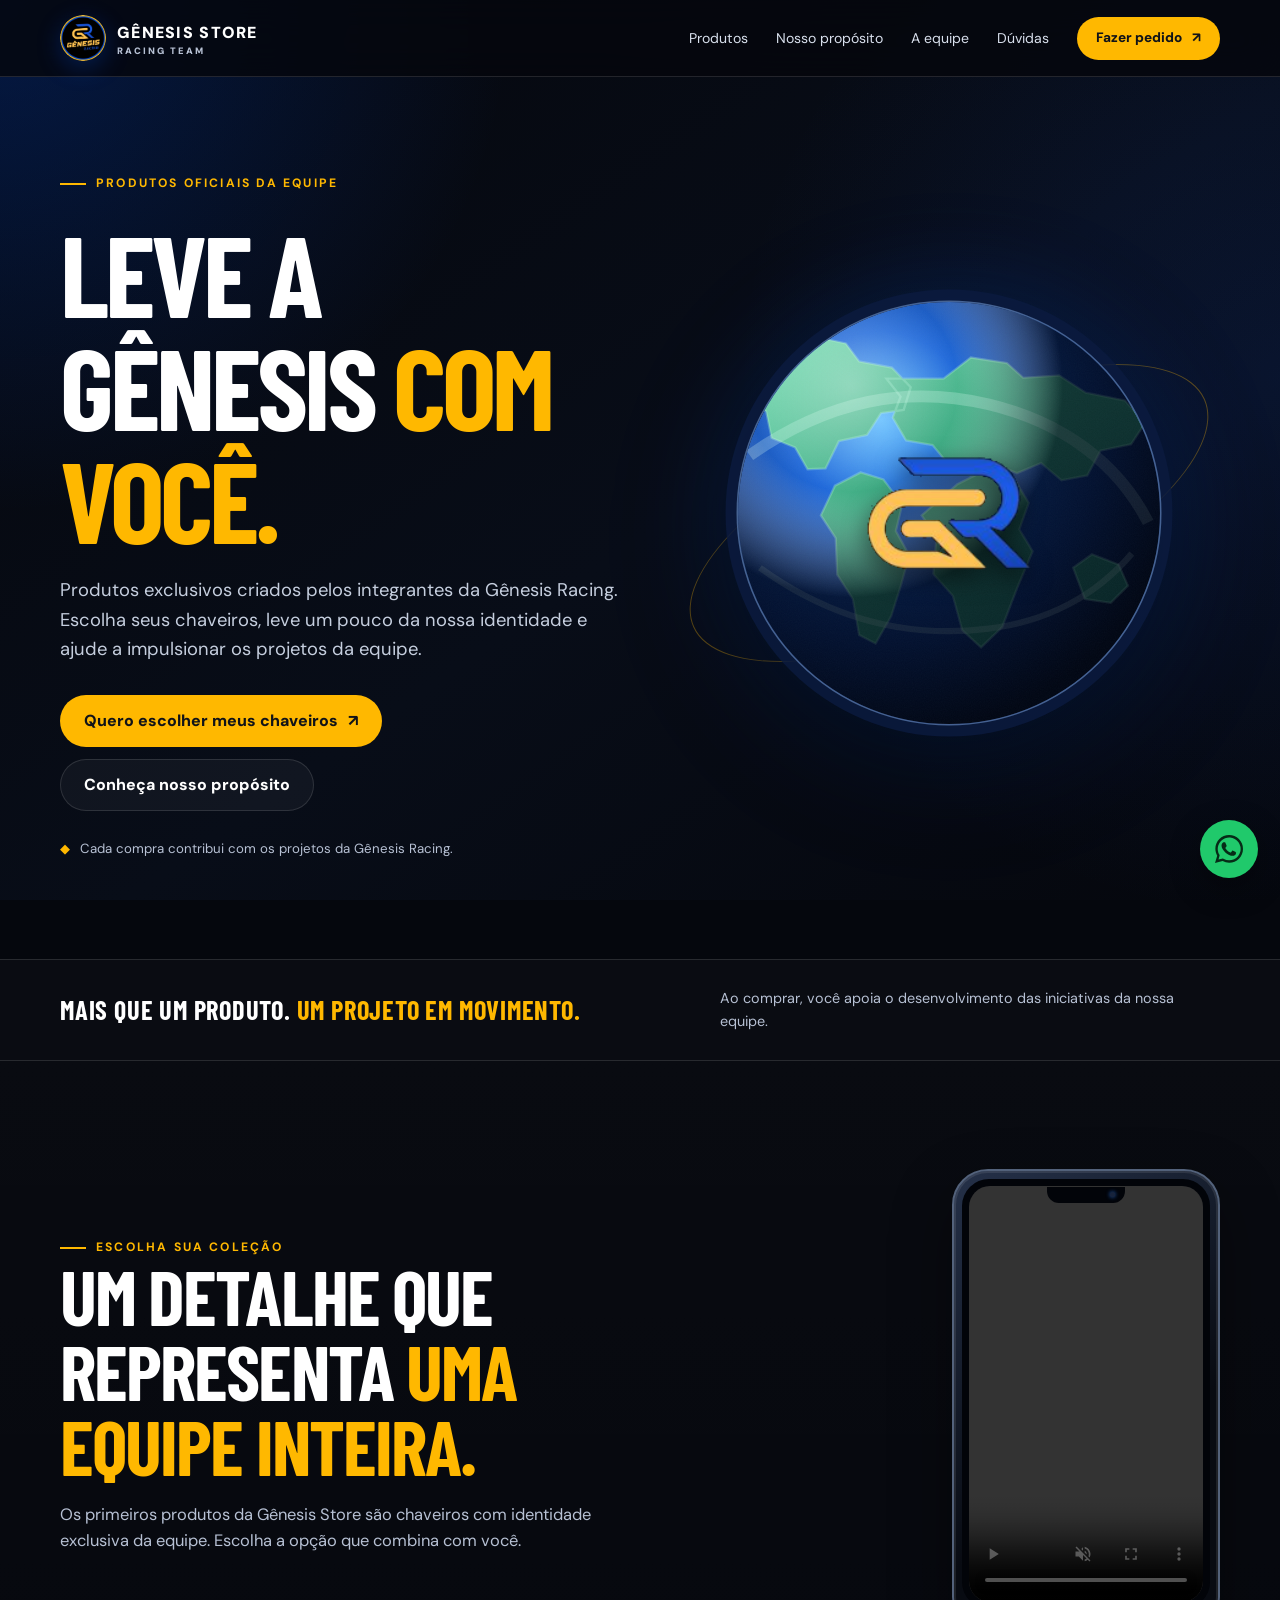
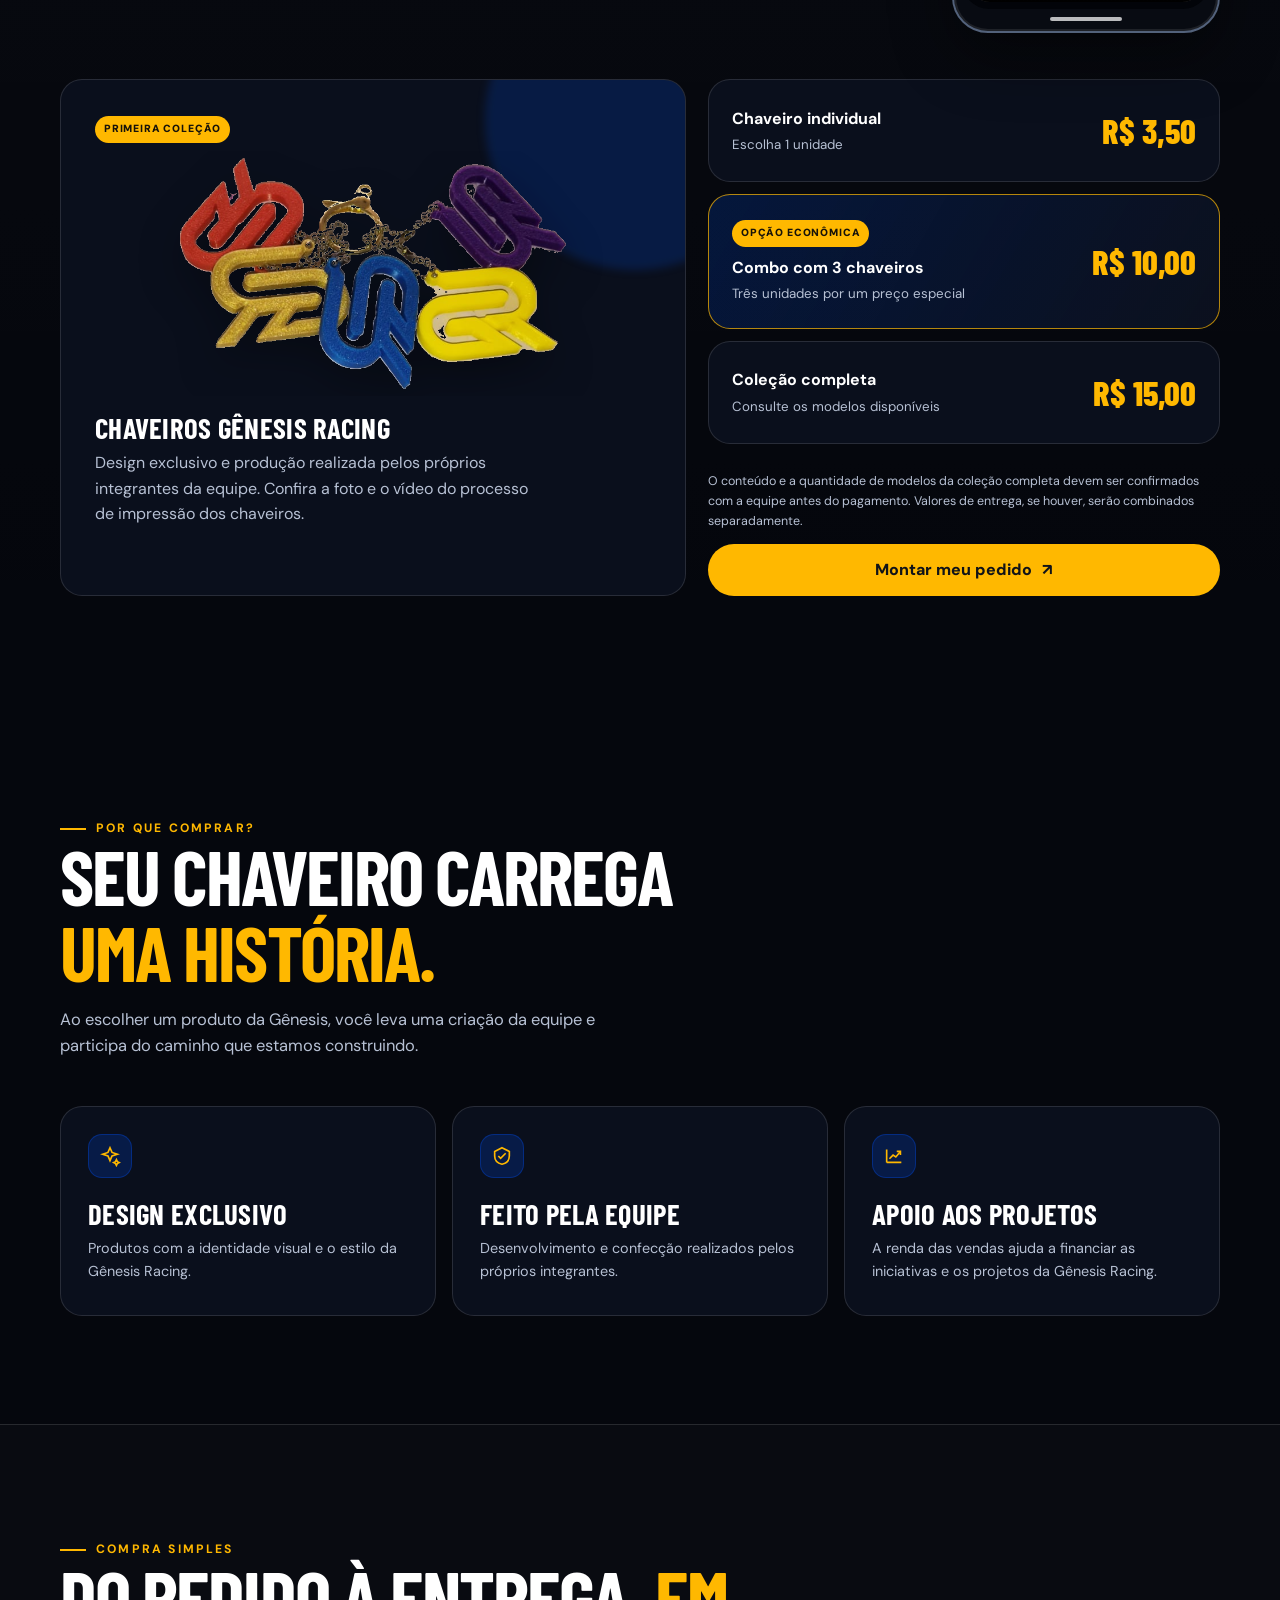
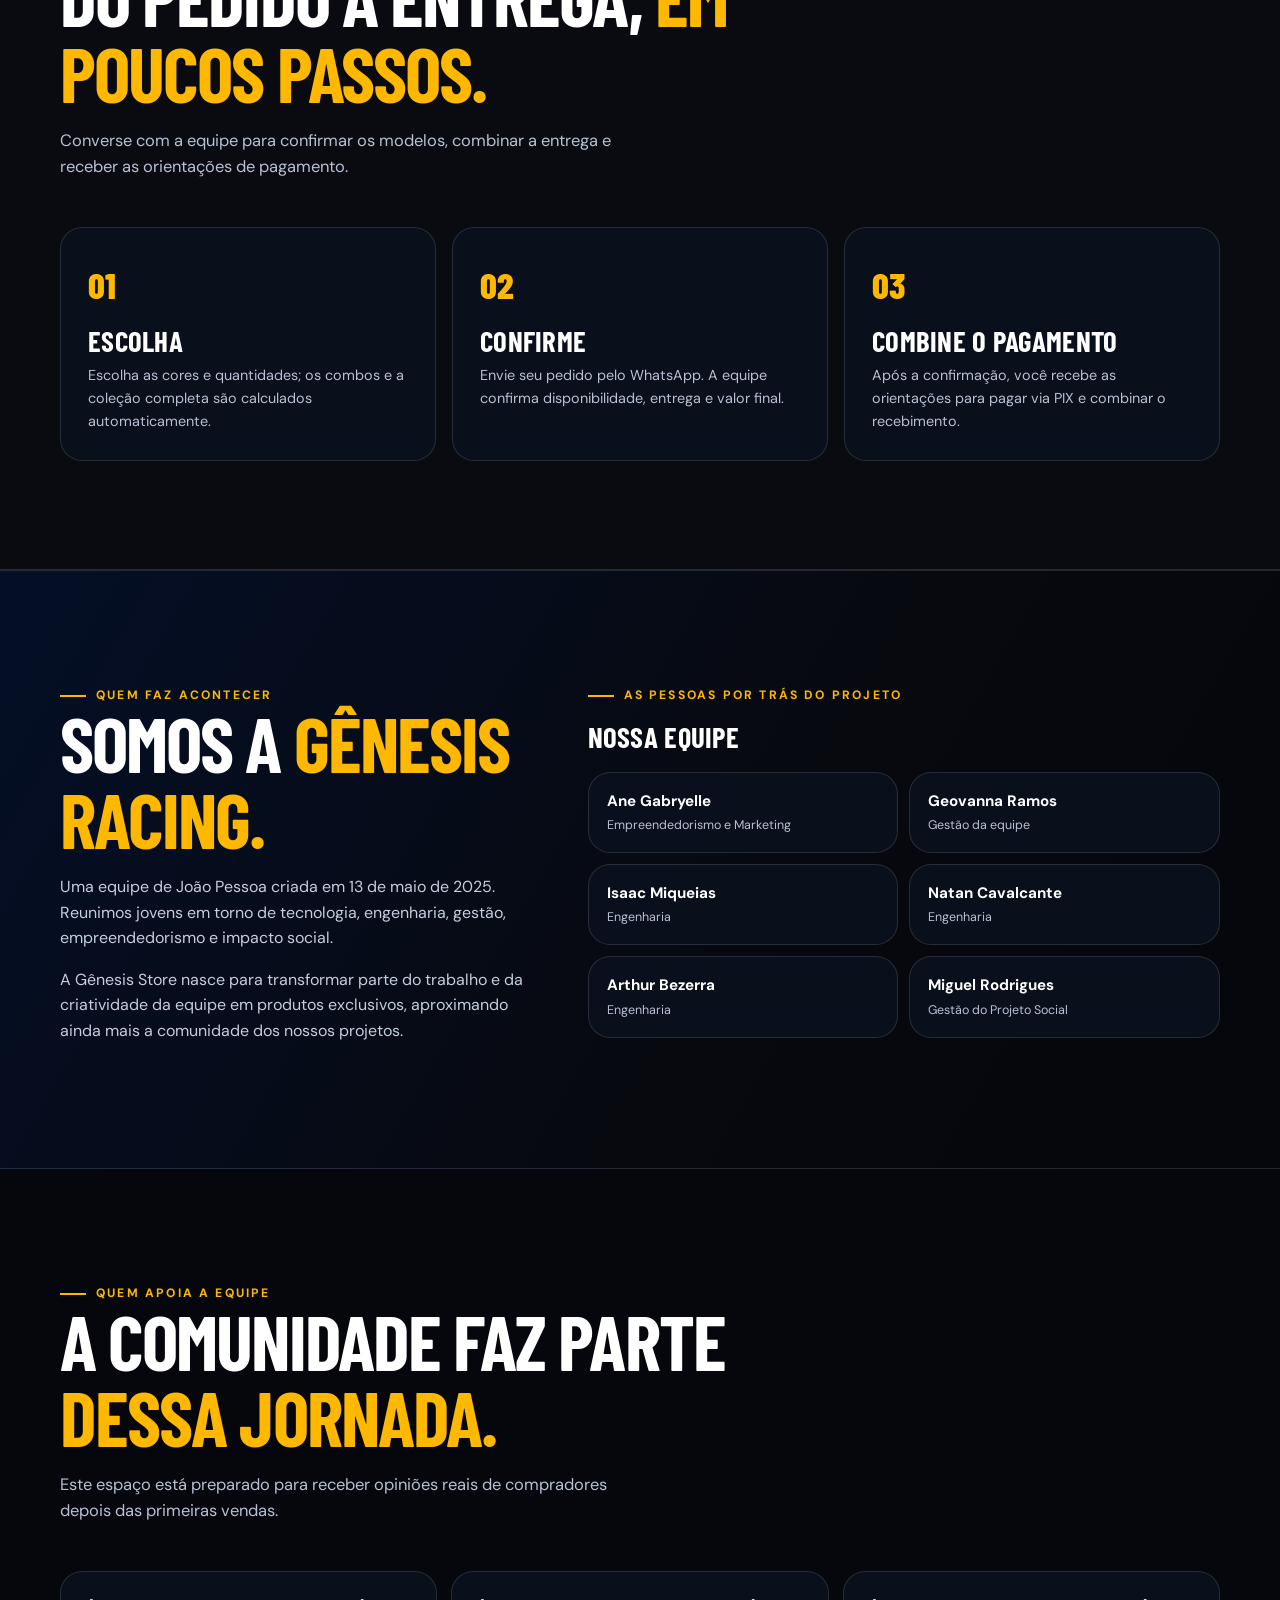
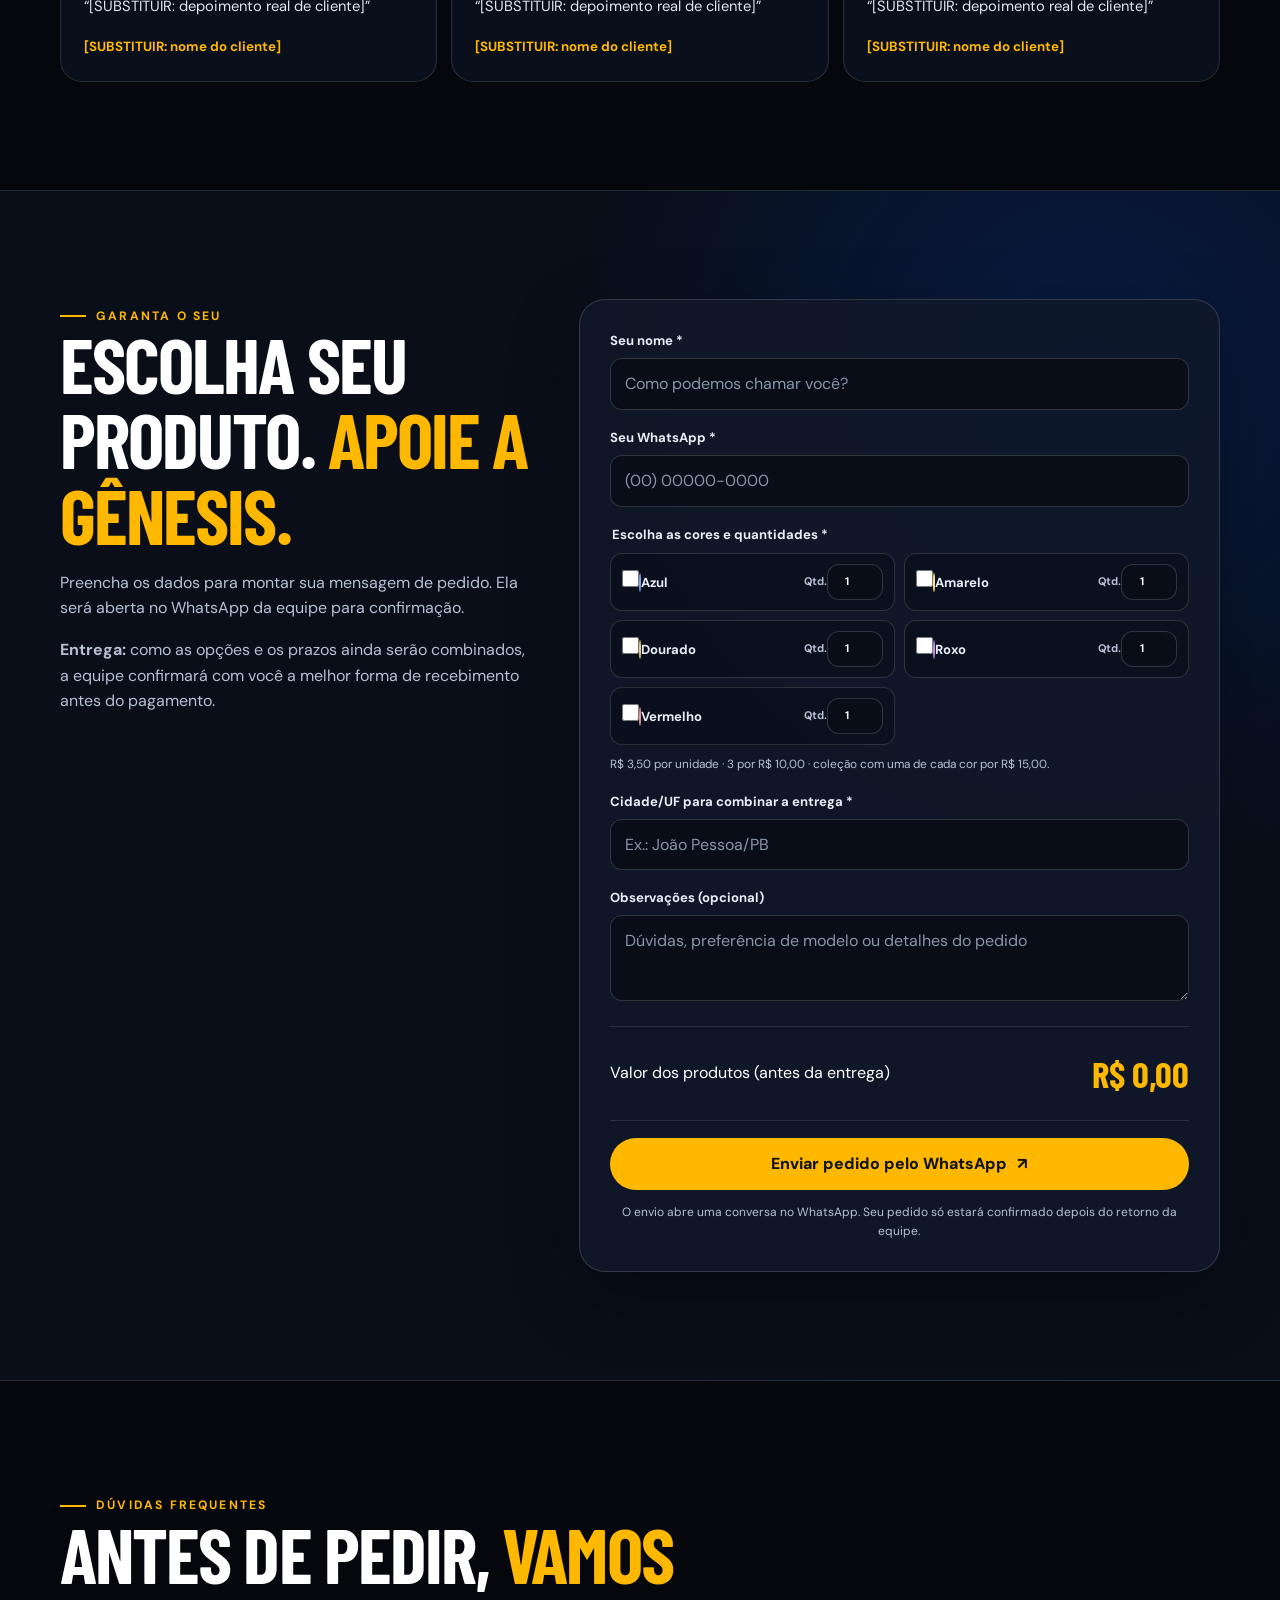
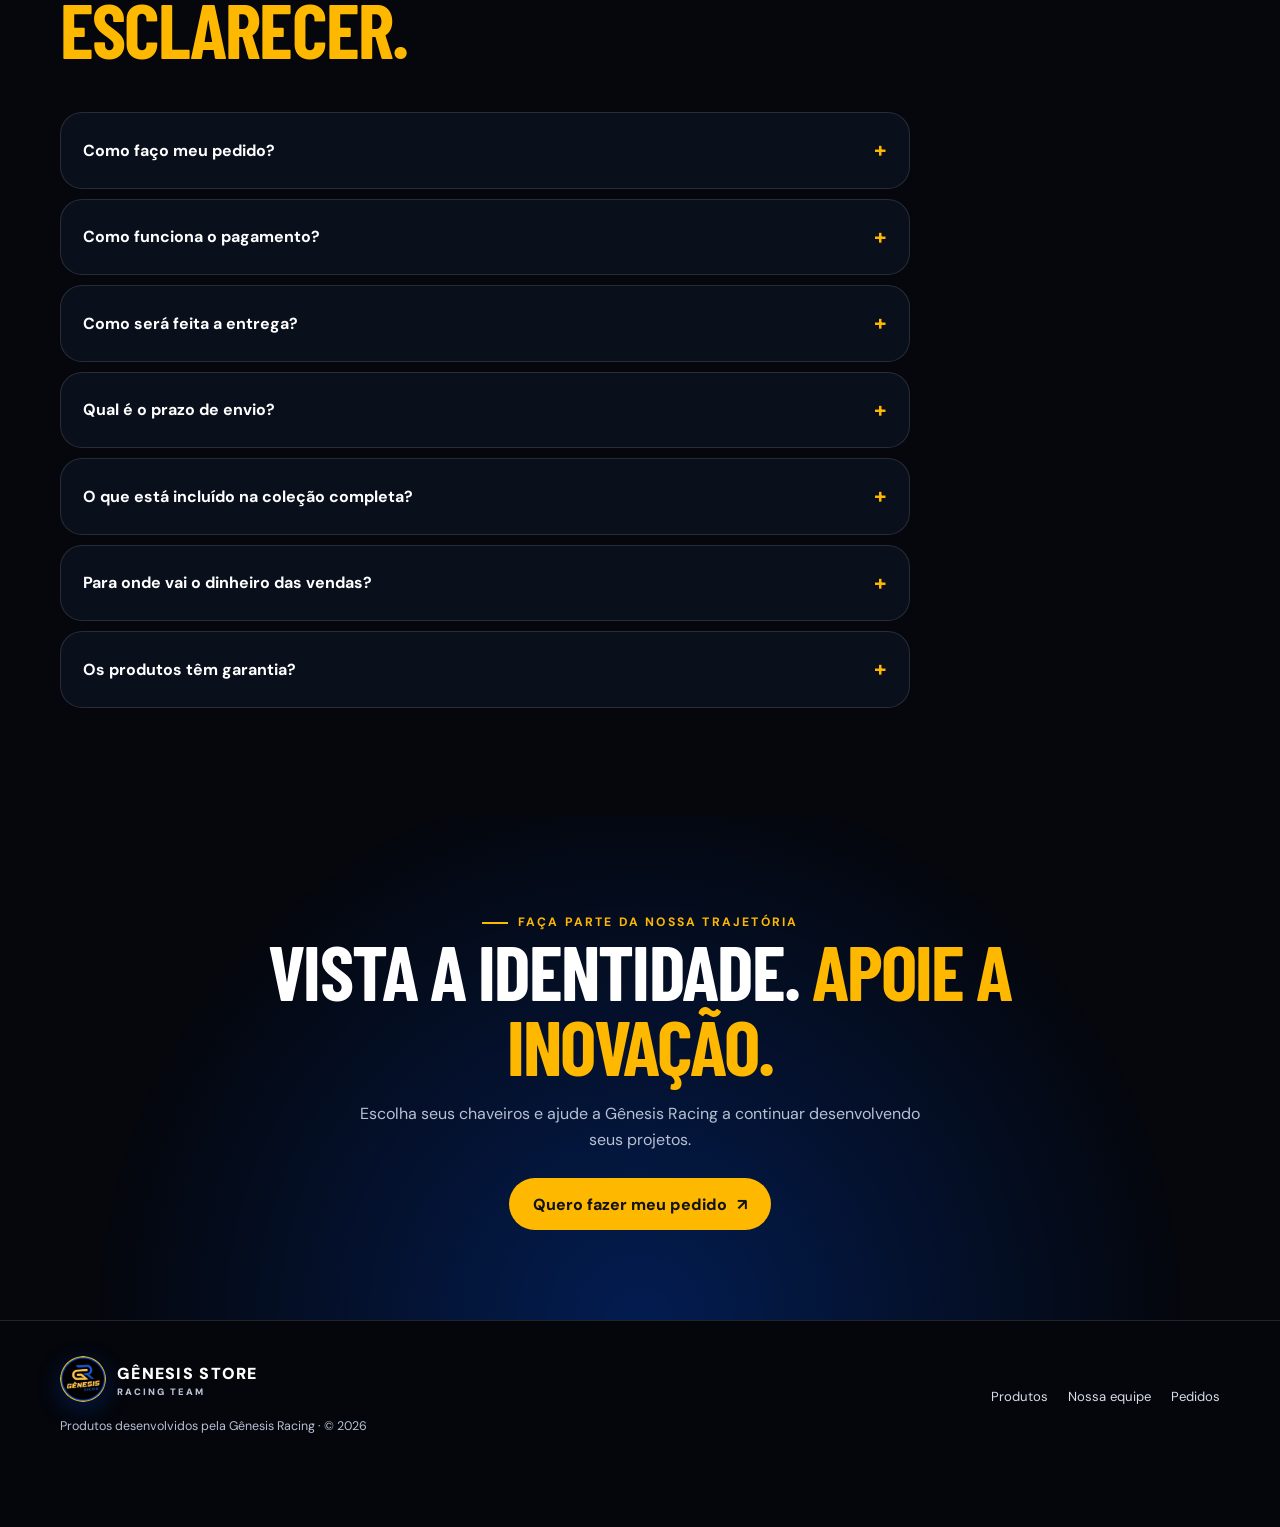
==== index.html @ c2229f78 "Página Principal" ====
<!DOCTYPE html>
<html lang="pt-BR">
<head>
  <meta charset="UTF-8">
  <meta name="viewport" content="width=device-width, initial-scale=1.0">
  <meta name="theme-color" content="#05070d">
  <meta name="description" content="Conheça os produtos exclusivos da Gênesis Racing. Adquira chaveiros desenvolvidos pela equipe e ajude a impulsionar nossos projetos.">
  <meta property="og:title" content="Gênesis Store | Produtos exclusivos Gênesis Racing">
  <meta property="og:description" content="Leve um pedaço da Gênesis Racing com você. Conheça nossos chaveiros e apoie os projetos da equipe.">
  <meta property="og:type" content="website">
  <meta property="og:url" content="[SUBSTITUIR: endereço do site]">
  <title>Gênesis Store | Produtos exclusivos Gênesis Racing</title>
  <link rel="icon" type="image/svg+xml" href="data:image/svg+xml,%3Csvg xmlns='http://www.w3.org/2000/svg' viewBox='0 0 64 64'%3E%3Crect width='64' height='64' rx='16' fill='%230048d6'/%3E%3Cpath d='M45 18H29a14 14 0 1 0 0 28h8V34h-9' fill='none' stroke='%23ffb800' stroke-width='7' stroke-linecap='round' stroke-linejoin='round'/%3E%3C/svg%3E">
  <link rel="preconnect" href="https://fonts.googleapis.com">
  <link rel="preconnect" href="https://fonts.gstatic.com" crossorigin>
  <link href="https://fonts.googleapis.com/css2?family=Barlow+Condensed:wght@600;700;800;900&family=DM+Sans:wght@400;500;600;700&display=swap" rel="stylesheet">
  <script type="application/ld+json">
  {
    "@context": "https://schema.org",
    "@type": "Store",
    "name": "Gênesis Store",
    "description": "Loja de produtos exclusivos desenvolvidos pela equipe Gênesis Racing.",
    "areaServed": "BR",
    "currenciesAccepted": "BRL",
    "paymentAccepted": "PIX",
    "parentOrganization": {
      "@type": "Organization",
      "name": "Gênesis Racing",
      "foundingDate": "2025-05-13",
      "numberOfEmployees": 6
    }
  }
  </script>

  <script type="application/ld+json">
  {
    "@context": "https://schema.org",
    "@type": "FAQPage",
    "mainEntity": [
      {"@type":"Question","name":"Como faço meu pedido?","acceptedAnswer":{"@type":"Answer","text":"Preencha o formulário da página. O WhatsApp será aberto com os dados do pedido para a equipe verificar a disponibilidade e confirmar os próximos passos."}},
      {"@type":"Question","name":"Como funciona o pagamento?","acceptedAnswer":{"@type":"Answer","text":"O pagamento será combinado diretamente com a equipe. Aguarde a confirmação do pedido e do valor final antes de pagar."}},
      {"@type":"Question","name":"Como será feita a entrega?","acceptedAnswer":{"@type":"Answer","text":"A forma de entrega será combinada diretamente pelo WhatsApp, de acordo com a cidade informada e as possibilidades disponíveis."}},
      {"@type":"Question","name":"Qual é o prazo de envio?","acceptedAnswer":{"@type":"Answer","text":"O prazo ainda não está definido. A equipe informará a previsão de recebimento durante a confirmação do pedido."}},
      {"@type":"Question","name":"O que está incluído na coleção completa?","acceptedAnswer":{"@type":"Answer","text":"A composição e a quantidade de modelos da coleção completa precisam ser confirmadas com a equipe antes da compra."}},
      {"@type":"Question","name":"Para onde vai o dinheiro das vendas?","acceptedAnswer":{"@type":"Answer","text":"A renda obtida com a venda dos produtos ajuda a financiar os projetos e as iniciativas da Gênesis Racing."}},
      {"@type":"Question","name":"Os produtos têm garantia?","acceptedAnswer":{"@type":"Answer","text":"A equipe não oferece uma garantia comercial adicional. Isso não afasta os direitos que o consumidor possui conforme a legislação aplicável. Se houver algum problema com o produto, entre em contato pelo WhatsApp."}}
    ]
  }
  </script>
  <style>
    /* =========================================================
       GÊNESIS STORE — CORES E CONFIGURAÇÕES PRINCIPAIS
       Para trocar as cores, altere os códigos abaixo.
       ========================================================= */
    :root {
      --blue: #0048d6;       /* Azul principal da Gênesis */
      --blue-light: #1753dc; /* Azul complementar */
      --yellow: #ffb800;     /* Amarelo de destaque */
      --black: #05070d;      /* Fundo escuro */
      --surface: #0d1220;    /* Fundo dos cartões */
      --surface-2: #121a2b;
      --white: #ffffff;
      --muted: #b7c1d4;
      --line: rgba(255,255,255,.12);
      --radius: 22px;
      --shadow: 0 24px 70px rgba(0,0,0,.32);
      --max: 1160px;
    }

    * { box-sizing: border-box; }
    html { scroll-behavior: smooth; scroll-padding-top: 90px; }
    body {
      margin: 0;
      color: var(--white);
      background: var(--black);
      font-family: "DM Sans", Arial, sans-serif;
      line-height: 1.6;
      overflow-x: hidden;
    }
    body::before {
      content: "";
      position: fixed;
      inset: 0;
      z-index: -2;
      pointer-events: none;
      background:
        radial-gradient(circle at 0% 0%, rgba(0,72,214,.28), transparent 32rem),
        radial-gradient(circle at 100% 42%, rgba(23,83,220,.13), transparent 34rem),
        linear-gradient(145deg, #05070d 0%, #080d18 55%, #05070d 100%);
    }
    a { color: inherit; text-decoration: none; }
    button, input, select, textarea { font: inherit; }
    button, a { -webkit-tap-highlight-color: transparent; }
    .container { width: min(var(--max), calc(100% - 40px)); margin-inline: auto; }
    .eyebrow {
      display: inline-flex; align-items: center; gap: 10px;
      color: var(--yellow); font-size: .76rem; font-weight: 700;
      letter-spacing: .18em; text-transform: uppercase;
    }
    .eyebrow::before { content: ""; width: 26px; height: 2px; background: var(--yellow); }
    h1, h2, h3, p { margin-top: 0; }
    h1, h2, h3 { font-family: "Barlow Condensed", Impact, sans-serif; text-transform: uppercase; line-height: .98; }
    h1 { font-size: clamp(3.4rem, 9vw, 7.6rem); letter-spacing: -.035em; margin: 22px 0; max-width: 800px; }
    h2 { font-size: clamp(2.7rem, 6vw, 5rem); letter-spacing: -.025em; margin-bottom: 18px; }
    h3 { font-size: 1.8rem; letter-spacing: .01em; }
    .accent { color: var(--yellow); }
    .muted { color: var(--muted); }
    .section { padding: 108px 0; }
    .section-head { max-width: 700px; margin-bottom: 46px; }
    .products-heading { max-width:none; display:grid; grid-template-columns:1fr .9fr; gap:38px; align-items:center; }
    .products-heading .heading-copy { max-width:700px; }
        .phone-shell { position:relative; width:min(100%,268px); justify-self:end; padding:8px; border:2px solid #53627b; border-radius:36px; background:linear-gradient(145deg,#253149,#080b12 62%); box-shadow:0 24px 60px rgba(0,0,0,.45),inset 0 0 0 2px rgba(255,255,255,.09); }
    .phone-screen { position:relative; padding:7px; overflow:hidden; border-radius:27px; background:#020409; }
    .phone-screen video { display:block; width:100%; aspect-ratio:478/850; object-fit:cover; border-radius:21px; background:#05070d; }
    .phone-speaker { position:absolute; z-index:2; top:8px; left:50%; width:78px; height:16px; transform:translateX(-50%); border-radius:0 0 12px 12px; background:#020409; }
    .phone-speaker::after { content:""; position:absolute; right:10px; top:5px; width:5px; height:5px; border-radius:50%; background:#17233b; box-shadow:0 0 4px #2466cc; }
    .phone-home { display:block; width:72px; height:4px; margin:8px auto 2px; border-radius:99px; background:rgba(255,255,255,.72); }
    .section-head p { color: var(--muted); max-width: 590px; font-size: 1.03rem; }
    .btn {
      min-height: 52px; display: inline-flex; align-items: center; justify-content: center; gap: 10px;
      padding: 0 23px; border: 1px solid transparent; border-radius: 999px;
      background: var(--yellow); color: #111318; font-weight: 800; cursor: pointer;
      transition: transform .22s ease, box-shadow .22s ease, background .22s ease;
    }
    .btn:hover { transform: translateY(-3px); box-shadow: 0 12px 32px rgba(255,184,0,.22); }
    .btn:focus-visible, a:focus-visible, input:focus-visible, select:focus-visible, textarea:focus-visible {
      outline: 3px solid #fff; outline-offset: 3px;
    }
    .btn.secondary { color: var(--white); border-color: var(--line); background: rgba(255,255,255,.04); }
    .btn.secondary:hover { background: rgba(255,255,255,.1); box-shadow: none; }
    .topbar {
      position: sticky; top: 0; z-index: 50; border-bottom: 1px solid var(--line);
      background: rgba(5,7,13,.82); backdrop-filter: blur(18px);
    }
    .nav { min-height: 76px; display: flex; align-items: center; justify-content: space-between; gap: 24px; }
    .brand { display: inline-flex; align-items: center; gap: 11px; font-weight: 900; letter-spacing: .08em; }
    .brand-logo { width: 46px; height: 46px; flex: 0 0 auto; display: block; object-fit: contain; border-radius: 50%; box-shadow: 0 7px 24px rgba(0,72,214,.3); }
    .brand small { display: block; color: var(--muted); font-size: .58rem; letter-spacing: .22em; line-height: 1.1; }
    .nav-links { display: flex; align-items: center; gap: 28px; color: #d9e0ed; font-size: .88rem; }
    .nav-links a:hover { color: var(--yellow); }
    .nav .btn { min-height: 43px; padding-inline: 18px; font-size: .85rem; }
    .menu-toggle { display: none; border: 1px solid var(--line); background: transparent; color: white; border-radius: 12px; padding: 9px 12px; }

    /* Hero */
    .hero { position: relative; padding: 90px 0 100px; overflow: hidden; }
    .hero-grid { display: grid; grid-template-columns: 1.03fr .97fr; align-items: center; gap: 42px; }
    .hero-copy { position: relative; z-index: 2; }
    .hero-copy > p { max-width: 560px; color: #c5cede; font-size: clamp(1rem, 1.5vw, 1.15rem); margin-bottom: 30px; }
    .hero-actions { display: flex; flex-wrap: wrap; gap: 12px; }
    .hero-note { display: flex; align-items: center; gap: 10px; margin-top: 27px; color: var(--muted); font-size: .83rem; }
    .hero-note span { color: var(--yellow); }
    .hero-art {
      min-height: 490px; position: relative; display: grid; place-items: center; isolation: isolate;
    }
    .hero-art::before { content:none; }
    .orbit { position: absolute; width: 105%; aspect-ratio: 1; border: 1px solid rgba(255,255,255,.12); border-radius: 50%; transform: rotate(-24deg) scaleY(.58); }
    .orbit::after { content: ""; position: absolute; top: 12%; left: 14%; width: 9px; height: 9px; border-radius: 50%; background: var(--yellow); box-shadow: 0 0 22px var(--yellow); }
    .orbit.two { width: 122%; transform: rotate(35deg) scaleY(.42); border-color: rgba(255,184,0,.2); }
    .keychain {
      position: relative; width: 245px; height: 245px; display: grid; place-items: center;
      border-radius: 50%; transform: rotate(-9deg);
      background: linear-gradient(145deg, #202b40, #080c15 70%);
      border: 9px solid #c6d0df; box-shadow: 0 28px 55px rgba(0,0,0,.5), inset 0 0 0 3px rgba(255,255,255,.16);
    }
    .keychain::before { content: ""; position: absolute; inset: 12px; border: 2px solid rgba(255,255,255,.13); border-radius: 50%; }
    .keychain-hole { position: absolute; top: -35px; left: calc(50% - 20px); width: 40px; height: 40px; border: 7px solid #c6d0df; border-radius: 50%; background: #111827; box-shadow: inset 0 0 0 3px #59677c; }
    .keychain-logo { font-family: "Barlow Condensed", sans-serif; font-size: 7.6rem; font-weight: 900; color: var(--yellow); line-height: 1; text-shadow: 5px 5px 0 var(--blue); }
    .keychain-label { position: absolute; bottom: 39px; font-size: .56rem; letter-spacing: .25em; font-weight: 800; color: white; }
    .float-card {
      position: absolute; padding: 14px 17px; border: 1px solid rgba(255,255,255,.16);
      border-radius: 16px; background: rgba(11,17,30,.78); backdrop-filter: blur(14px);
      box-shadow: var(--shadow);
    }
    .float-card strong { display: block; color: var(--yellow); font-family: "Barlow Condensed", sans-serif; font-size: 1.7rem; line-height: 1; }
    .float-card small { color: #d5deeb; font-size: .7rem; }
    .float-card.price { right: 0; bottom: 67px; transform: rotate(4deg); }
    .float-card.edition { left: 0; top: 85px; transform: rotate(-5deg); }

    .earth-wrap { position: relative; width: min(100%, 500px); aspect-ratio: 1; margin-inline: auto; display:grid; place-items:center; }
    .earth-globe { width:100%; height:100%; filter: drop-shadow(0 28px 50px rgba(0,0,0,.45)) drop-shadow(0 0 44px rgba(0,95,255,.2)); }
    .earth-orbit { position:absolute; width:112%; height:42%; border:1px solid rgba(255,184,0,.35); border-radius:50%; transform:rotate(-24deg); pointer-events:none; }
    .earth-orbit::after { content:""; position:absolute; left:18%; top:12%; width:8px; height:8px; border-radius:50%; background:var(--yellow); box-shadow:0 0 18px var(--yellow); }
    .earth-logo { position:absolute; width:35%; height:auto; left:50%; top:50%; transform:translate(-50%,-50%); object-fit:contain; filter:drop-shadow(0 8px 12px rgba(0,0,0,.55)); }

    /* Faixa de propósito */
    .purpose-strip { border-block: 1px solid var(--line); background: rgba(255,255,255,.025); }
    .purpose-inner { min-height: 100px; display: flex; justify-content: space-between; align-items: center; gap: 24px; }
    .purpose-inner strong { font-family: "Barlow Condensed", sans-serif; text-transform: uppercase; font-size: 1.65rem; letter-spacing: .03em; }
    .purpose-inner p { margin: 0; max-width: 500px; color: var(--muted); font-size: .9rem; }

    /* Produtos e preços */
    .products-section { background: linear-gradient(180deg, rgba(255,255,255,.018), transparent); }
    .product-grid { display: grid; grid-template-columns: 1.1fr .9fr; gap: 22px; align-items: stretch; }
    .product-showcase, .price-card, .info-card, .step-card, .quote-card, .faq-item, .team-card {
      border: 1px solid var(--line); border-radius: var(--radius); background: rgba(13,18,32,.82);
    }
    .product-showcase { padding: 34px; position: relative; overflow: hidden; min-height: 400px; }
    .product-showcase::after { content: ""; position: absolute; width: 300px; height: 300px; right: -100px; top: -110px; border-radius: 50%; background: rgba(0,72,214,.22); filter: blur(4px); }
    .mini-products { display:flex; align-items:center; justify-content:center; min-height:220px; position:relative; z-index:1; overflow:hidden; }
    .mini-products img { width:min(100%,560px); max-height:245px; object-fit:contain; filter:drop-shadow(0 18px 20px rgba(0,0,0,.32)); }
    .mini-key {
      width: 105px; height: 105px; display: grid; place-items: center; border-radius: 28px;
      border: 5px solid #aebbd0; background: linear-gradient(145deg, #1c2a42, #070b13);
      color: var(--yellow); font-family: "Barlow Condensed", sans-serif; font-size: 3.8rem; font-weight: 900;
      box-shadow: 0 18px 30px rgba(0,0,0,.3);
    }
    .mini-key:nth-child(2) { transform: translateY(-22px) rotate(8deg); border-color: var(--yellow); }
    .mini-key:nth-child(3) { transform: rotate(-9deg); }
    .product-showcase h3 { margin: 18px 0 8px; }
    .product-showcase p { color: var(--muted); max-width: 450px; margin-bottom: 0; }
    .price-list { display: grid; gap: 12px; }
    .price-card { padding: 23px; display: flex; align-items: center; justify-content: space-between; gap: 14px; }
    .price-card.featured { border-color: rgba(255,184,0,.7); background: linear-gradient(120deg, rgba(0,72,214,.23), rgba(13,18,32,.9)); }
    .price-card strong { display: block; font-size: 1rem; }
    .price-card small { display: block; color: var(--muted); margin-top: 3px; }
    .price { font-family: "Barlow Condensed", sans-serif; font-size: 2.15rem; font-weight: 800; color: var(--yellow); white-space: nowrap; }
    .tag { display: inline-block; padding: 5px 9px; border-radius: 999px; color: #17130a; background: var(--yellow); font-size: .65rem; font-weight: 900; text-transform: uppercase; letter-spacing: .08em; margin-bottom: 8px; }
    .fine-print { margin: 16px 0 0; color: var(--muted); font-size: .78rem; }

    /* Propósito e passos */
    .impact-grid { display: grid; grid-template-columns: repeat(3, 1fr); gap: 16px; }
    .info-card { padding: 27px; min-height: 210px; }
    .icon-box { width: 44px; height: 44px; display: grid; place-items: center; color: var(--yellow); background: rgba(0,72,214,.24); border: 1px solid rgba(0,72,214,.4); border-radius: 14px; margin-bottom: 22px; }
    .icon-box svg { width: 22px; height: 22px; }
    .info-card h3 { margin-bottom: 9px; }
    .info-card p { color: var(--muted); font-size: .9rem; margin-bottom: 0; }
    .steps { display: grid; grid-template-columns: repeat(3, 1fr); gap: 16px; counter-reset: steps; }
    .step-card { padding: 27px; counter-increment: steps; }
    .step-card::before { content: "0" counter(steps); color: var(--yellow); font-family: "Barlow Condensed", sans-serif; font-size: 2.3rem; font-weight: 800; }
    .step-card h3 { margin: 14px 0 8px; }
    .step-card p { margin: 0; color: var(--muted); font-size: .9rem; }

    /* Sobre e equipe */
    .about-section { background: linear-gradient(120deg, rgba(0,72,214,.13), rgba(255,255,255,.012) 58%, transparent); border-block: 1px solid var(--line); }
    .about-grid { display: grid; grid-template-columns: .85fr 1.15fr; gap: 60px; align-items: start; }
    .about-copy p { color: #c3cede; }
    
    .team-grid { display: grid; grid-template-columns: repeat(2, 1fr); gap: 11px; }
    .team-card { padding: 16px 18px; }
    .team-card strong { display: block; font-size: .95rem; }
    .team-card span { display: block; color: var(--muted); font-size: .78rem; margin-top: 3px; }

    /* Depoimentos-modelo */
    .quotes { display: grid; grid-template-columns: repeat(3, 1fr); gap: 14px; }
    .quote-card { padding: 23px; }
    .quote-card p { color: #e0e6f0; font-size: .92rem; }
    .quote-card small { color: var(--yellow); font-weight: 700; }

    /* Pedido */
    .order-section { background: radial-gradient(circle at 85% 15%, rgba(0,72,214,.22), transparent 32rem), #090e19; border-block: 1px solid var(--line); }
    .order-grid { display: grid; grid-template-columns: .85fr 1.15fr; gap: 45px; align-items: start; }
    .order-copy p { color: var(--muted); }
    .order-panel { padding: 30px; border: 1px solid rgba(255,255,255,.15); border-radius: 26px; background: rgba(17,25,42,.88); box-shadow: var(--shadow); }
    .field { margin-bottom: 17px; }
    .field label { display: block; margin-bottom: 7px; font-size: .82rem; font-weight: 700; color: #e8edf6; }
    .color-fieldset { min-width:0; margin:0 0 17px; padding:0; border:0; }
    .color-fieldset legend { margin-bottom:8px; font-size:.82rem; font-weight:700; color:#e8edf6; }
    .color-grid { display:grid; grid-template-columns:repeat(2,minmax(0,1fr)); gap:9px; }
    .color-option { min-width:0; display:flex; align-items:center; justify-content:space-between; gap:9px; padding:10px 11px; border:1px solid rgba(255,255,255,.14); border-radius:12px; background:rgba(5,9,18,.42); }
    .color-select { display:flex; align-items:center; gap:8px; margin:0!important; cursor:pointer; }
    .color-select input { width:17px!important; min-height:17px!important; margin:0; accent-color:var(--yellow); }
    .color-swatch { width:14px; height:14px; flex:0 0 14px; border:1px solid rgba(255,255,255,.45); border-radius:50%; background:var(--swatch); }
    .quantity-control { display:flex; align-items:center; gap:5px; margin:0!important; color:var(--muted)!important; font-size:.69rem!important; }
    .quantity-control input { width:56px!important; min-height:36px!important; padding:5px 6px!important; text-align:center; }
    .color-pricing { margin:10px 0 0; color:var(--muted); font-size:.74rem; }
    .field input, .field select, .field textarea {
      width: 100%; min-height: 49px; border: 1px solid rgba(255,255,255,.16); border-radius: 12px;
      padding: 12px 14px; background: #080d17; color: white;
    }
    .field textarea { min-height: 86px; resize: vertical; }
    .field input::placeholder, .field textarea::placeholder { color: #8995a9; }
    .order-total { display: flex; justify-content: space-between; align-items: center; gap: 16px; padding: 17px 0; margin: 4px 0 17px; border-block: 1px solid var(--line); }
    .order-total strong { font-family: "Barlow Condensed", sans-serif; color: var(--yellow); font-size: 2.3rem; }
    .order-panel .btn { width: 100%; }
    .form-note { margin: 13px 0 0; color: var(--muted); font-size: .75rem; text-align: center; }


    /* FAQ */
    .faq-list { max-width: 850px; display: grid; gap: 10px; }
    .faq-item { overflow: hidden; }
    .faq-question { width: 100%; display: flex; align-items: center; justify-content: space-between; gap: 20px; padding: 20px 22px; border: 0; background: transparent; color: white; text-align: left; font-weight: 700; cursor: pointer; }
    .faq-question span:last-child { color: var(--yellow); font-size: 1.35rem; transition: transform .2s ease; }
    .faq-answer { display: none; padding: 0 22px 20px; color: var(--muted); font-size: .9rem; }
    .faq-item.open .faq-answer { display: block; }
    .faq-item.open .faq-question span:last-child { transform: rotate(45deg); }
    .final-cta { padding: 90px 0; text-align: center; background: radial-gradient(circle at 50% 100%, rgba(0,72,214,.34), transparent 34rem); }
    .final-cta h2 { max-width: 760px; margin-inline: auto; }
    .final-cta p { max-width: 580px; margin: 0 auto 26px; color: var(--muted); }
    footer { padding: 35px 0 90px; border-top: 1px solid var(--line); background: #04060b; }
    .footer-inner { display: flex; justify-content: space-between; align-items: center; gap: 25px; }
    .footer-inner p { margin: 7px 0 0; color: var(--muted); font-size: .78rem; }
    .footer-links { display: flex; gap: 20px; color: #d6deeb; font-size: .82rem; }
    .whatsapp-float {
      position: fixed; right: 22px; bottom: 22px; z-index: 60; width: 58px; height: 58px;
      display: grid; place-items: center; border-radius: 50%; background: #20c96b; color: #062b17;
      box-shadow: 0 10px 30px rgba(0,0,0,.35); transition: transform .2s ease;
    }
    .whatsapp-float:hover { transform: translateY(-4px) scale(1.04); }
    .whatsapp-float svg { width: 28px; height: 28px; }
    .mobile-cta { display: none; }
    .reveal { opacity: 0; transform: translateY(18px); transition: opacity .65s ease, transform .65s ease; }
    .reveal.visible { opacity: 1; transform: none; }

    @media (max-width: 900px) {
      .hero-grid, .product-grid, .about-grid, .order-grid { grid-template-columns: 1fr; }
      .hero-grid { gap: 8px; }
      .hero-art { min-height: 410px; }
      .products-heading { grid-template-columns:1fr; gap:8px; }
      .products-heading .section-head { margin-bottom:24px; }
      .earth-wrap { width:min(86vw,430px); }
      .about-grid, .order-grid { gap: 32px; }
      .impact-grid, .steps { grid-template-columns: repeat(2, 1fr); }
      .quotes { grid-template-columns: 1fr; }
    }
    @media (max-width: 680px) {
      .container { width: min(100% - 30px, var(--max)); }
      .section { padding: 76px 0; }
      .nav { min-height: 68px; }
      .menu-toggle { display: inline-flex; }
      .nav-links {
        display: none; position: absolute; top: 68px; left: 0; right: 0; padding: 18px 22px 22px;
        background: rgba(5,7,13,.98); border-bottom: 1px solid var(--line); flex-direction: column; align-items: stretch; gap: 16px;
      }
      .nav-links.open { display: flex; }
      .nav-links .btn { width: 100%; }
      .hero { padding: 68px 0 55px; }
      h1 { font-size: clamp(3.2rem, 17vw, 5.5rem); }
      h2 { font-size: clamp(2.7rem, 13vw, 4rem); }
      .hero-art { min-height: 340px; }
      .earth-wrap { width:min(88vw,370px); }
      .earth-logo { width:35%; }
      .products-heading { gap:0; }
      .phone-shell { width:min(100%,268px); justify-self:center; }
      .mini-products { min-height:175px; }
      .mini-products img { max-height:195px; }
      .keychain { width: 190px; height: 190px; border-width: 7px; }
      .keychain-logo { font-size: 6rem; }
      .keychain-label { bottom: 28px; }
      .float-card.edition { top: 34px; left: -2px; }
      .float-card.price { right: -2px; bottom: 35px; }
      .purpose-inner { padding: 22px 0; align-items: flex-start; flex-direction: column; gap: 7px; }
      .product-showcase { padding: 24px; }
      .mini-key { width: 82px; height: 82px; font-size: 3rem; border-radius: 23px; }
      .impact-grid, .steps, .team-grid, .color-grid { grid-template-columns: 1fr; }
      .order-panel { padding: 22px; }
      .footer-inner { align-items: flex-start; flex-direction: column; }
      .footer-links { flex-wrap: wrap; }
      footer { padding-bottom: 105px; }
      .whatsapp-float { right: 15px; bottom: 82px; width: 52px; height: 52px; }
      .mobile-cta {
        display: block; position: fixed; z-index: 55; left: 0; right: 0; bottom: 0;
        padding: 10px 15px calc(10px + env(safe-area-inset-bottom));
        background: rgba(5,7,13,.94); border-top: 1px solid var(--line); backdrop-filter: blur(16px);
        transform: translateY(110%); transition: transform .25s ease;
      }
      .mobile-cta.show { transform: translateY(0); }
      .mobile-cta .btn { width: 100%; min-height: 47px; }
    }
    @media (prefers-reduced-motion: reduce) {
      *, *::before, *::after { scroll-behavior: auto !important; animation-duration: .01ms !important; transition-duration: .01ms !important; }
      .reveal { opacity: 1; transform: none; }
    }
  </style>
</head>
<body>
  <!-- CABEÇALHO E MENU -->
  <header class="topbar">
    <div class="container nav">
      <a class="brand" href="#inicio" aria-label="Gênesis Store - início">
        <img class="brand-logo" src="genesis-assets/logo-circular.png" alt="Logo Gênesis Racing">
        <span>GÊNESIS STORE<small>RACING TEAM</small></span>
      </a>
      <button class="menu-toggle" id="menuToggle" aria-label="Abrir menu" aria-expanded="false">MENU</button>
      <nav class="nav-links" id="navLinks" aria-label="Navegação principal">
        <a href="#produtos">Produtos</a>
        <a href="#proposito">Nosso propósito</a>
        <a href="#equipe">A equipe</a>
        <a href="#duvidas">Dúvidas</a>
        <a class="btn" href="#pedido">Fazer pedido <span aria-hidden="true">↗</span></a>
      </nav>
    </div>
  </header>

  <main>
    <!-- 1. APRESENTAÇÃO PRINCIPAL -->
    <section class="hero" id="inicio">
      <div class="container hero-grid">
        <div class="hero-copy reveal">
          <span class="eyebrow">Produtos oficiais da equipe</span>
          <h1>Leve a Gênesis <span class="accent">com você.</span></h1>
          <p>Produtos exclusivos criados pelos integrantes da Gênesis Racing. Escolha seus chaveiros, leve um pouco da nossa identidade e ajude a impulsionar os projetos da equipe.</p>
          <div class="hero-actions">
            <a class="btn" href="#pedido">Quero escolher meus chaveiros <span aria-hidden="true">↗</span></a>
            <a class="btn secondary" href="#proposito">Conheça nosso propósito</a>
          </div>
          <div class="hero-note"><span>◆</span> Cada compra contribui com os projetos da Gênesis Racing.</div>
        </div>
        <div class="hero-art reveal" aria-label="Planeta Terra com a logo oficial da Gênesis Racing no centro">
          <div class="earth-wrap"><span class="earth-orbit" aria-hidden="true"></span><img class="earth-globe" src="genesis-assets/terra-realista.svg" alt="Terra com continentes visíveis"><img class="earth-logo" src="genesis-assets/logo-simbolo.png" alt="Símbolo Gênesis Racing"></div>
        </div>
      </div>
    </section>

    <!-- FAIXA DE PROPÓSITO -->
    <section class="purpose-strip">
      <div class="container purpose-inner">
        <strong>Mais que um produto. <span class="accent">Um projeto em movimento.</span></strong>
        <p>Ao comprar, você apoia o desenvolvimento das iniciativas da nossa equipe.</p>
      </div>
    </section>

    <!-- 2. PRODUTOS E PREÇOS -->
    <section class="section products-section" id="produtos">
      <div class="container">
        <div class="section-head products-heading reveal">
          <div class="heading-copy"><span class="eyebrow">Escolha sua coleção</span>
          <h2>Um detalhe que representa <span class="accent">uma equipe inteira.</span></h2>
          <p>Os primeiros produtos da Gênesis Store são chaveiros com identidade exclusiva da equipe. Escolha a opção que combina com você.</p></div>
          <div class="phone-shell" aria-label="Celular exibindo a impressão dos chaveiros"><div class="phone-screen"><span class="phone-speaker" aria-hidden="true"></span><video autoplay muted loop playsinline controls preload="auto" aria-label="Vídeo da impressão dos chaveiros Gênesis Racing"><source src="genesis-assets/video-impressao-chaveiros.mp4" type="video/mp4">Seu navegador não consegue reproduzir este vídeo.</video></div><span class="phone-home" aria-hidden="true"></span></div>
        </div>
        <div class="product-grid">
          <article class="product-showcase reveal">
            <span class="tag">Primeira coleção</span>
            <div class="mini-products"><img src="genesis-assets/chaveiros-recortados.png" alt="Chaveiros coloridos Gênesis Racing feitos pela equipe" loading="lazy"></div>
            <h3>Chaveiros Gênesis Racing</h3>
            <p>Design exclusivo e produção realizada pelos próprios integrantes da equipe. Confira a foto e o vídeo do processo de impressão dos chaveiros.</p>
          </article>
          <div class="price-list reveal" aria-label="Tabela de preços">
            <article class="price-card">
              <div><strong>Chaveiro individual</strong><small>Escolha 1 unidade</small></div>
              <span class="price">R$ 3,50</span>
            </article>
            <article class="price-card featured">
              <div><span class="tag">Opção econômica</span><strong>Combo com 3 chaveiros</strong><small>Três unidades por um preço especial</small></div>
              <span class="price">R$ 10,00</span>
            </article>
            <article class="price-card">
              <div><strong>Coleção completa</strong><small>Consulte os modelos disponíveis</small></div>
              <span class="price">R$ 15,00</span>
            </article>
            <p class="fine-print">O conteúdo e a quantidade de modelos da coleção completa devem ser confirmados com a equipe antes do pagamento. Valores de entrega, se houver, serão combinados separadamente.</p>
            <a class="btn" href="#pedido">Montar meu pedido <span aria-hidden="true">↗</span></a>
          </div>
        </div>
      </div>
    </section>

    <!-- 3. BENEFÍCIOS E PROPÓSITO -->
    <section class="section" id="proposito">
      <div class="container">
        <div class="section-head reveal">
          <span class="eyebrow">Por que comprar?</span>
          <h2>Seu chaveiro carrega <span class="accent">uma história.</span></h2>
          <p>Ao escolher um produto da Gênesis, você leva uma criação da equipe e participa do caminho que estamos construindo.</p>
        </div>
        <div class="impact-grid">
          <article class="info-card reveal">
            <div class="icon-box"><svg viewBox="0 0 24 24" fill="none" stroke="currentColor" stroke-width="1.8"><path d="M12 3l2.2 5.1L20 10l-5.8 1.9L12 17l-2.2-5.1L4 10l5.8-1.9L12 3z"/><path d="M19 16l1 2.2 2 1-2 1-1 2-1-2-2-1 2-1 1-2.2z"/></svg></div>
            <h3>Design exclusivo</h3>
            <p>Produtos com a identidade visual e o estilo da Gênesis Racing.</p>
          </article>
          <article class="info-card reveal">
            <div class="icon-box"><svg viewBox="0 0 24 24" fill="none" stroke="currentColor" stroke-width="1.8"><path d="M12 3l8 4v5c0 5-3.5 8-8 9-4.5-1-8-4-8-9V7l8-4z"/><path d="M8 12l2.5 2.5L16 9"/></svg></div>
            <h3>Feito pela equipe</h3>
            <p>Desenvolvimento e confecção realizados pelos próprios integrantes.</p>
          </article>
          <article class="info-card reveal">
            <div class="icon-box"><svg viewBox="0 0 24 24" fill="none" stroke="currentColor" stroke-width="1.8"><path d="M4 19V5m0 14h16"/><path d="M7 15l4-4 3 2 5-6"/><path d="M15 7h4v4"/></svg></div>
            <h3>Apoio aos projetos</h3>
            <p>A renda das vendas ajuda a financiar as iniciativas e os projetos da Gênesis Racing.</p>
          </article>
        </div>
      </div>
    </section>

    <!-- 4. COMO FUNCIONA -->
    <section class="section" style="background:rgba(255,255,255,.018);border-block:1px solid var(--line)">
      <div class="container">
        <div class="section-head reveal">
          <span class="eyebrow">Compra simples</span>
          <h2>Do pedido à entrega, <span class="accent">em poucos passos.</span></h2>
          <p>Converse com a equipe para confirmar os modelos, combinar a entrega e receber as orientações de pagamento.</p>
        </div>
        <div class="steps">
          <article class="step-card reveal"><h3>Escolha</h3><p>Escolha as cores e quantidades; os combos e a coleção completa são calculados automaticamente.</p></article>
          <article class="step-card reveal"><h3>Confirme</h3><p>Envie seu pedido pelo WhatsApp. A equipe confirma disponibilidade, entrega e valor final.</p></article>
          <article class="step-card reveal"><h3>Combine o pagamento</h3><p>Após a confirmação, você recebe as orientações para pagar via PIX e combinar o recebimento.</p></article>
        </div>
      </div>
    </section>

    <!-- 5. SOBRE A GÊNESIS E INTEGRANTES -->
    <section class="section about-section" id="equipe">
      <div class="container about-grid">
        <div class="about-copy reveal">
          <span class="eyebrow">Quem faz acontecer</span>
          <h2>Somos a <span class="accent">Gênesis Racing.</span></h2>
          <p>Uma equipe de João Pessoa criada em 13 de maio de 2025. Reunimos jovens em torno de tecnologia, engenharia, gestão, empreendedorismo e impacto social.</p>
          <p>A Gênesis Store nasce para transformar parte do trabalho e da criatividade da equipe em produtos exclusivos, aproximando ainda mais a comunidade dos nossos projetos.</p>
        </div>
        <div class="reveal">
          <span class="eyebrow">As pessoas por trás do projeto</span>
          <h3 style="margin:18px 0 20px">Nossa equipe</h3>
          <div class="team-grid">
            <div class="team-card"><strong>Ane Gabryelle</strong><span>Empreendedorismo e Marketing</span></div>
            <div class="team-card"><strong>Geovanna Ramos</strong><span>Gestão da equipe</span></div>
            <div class="team-card"><strong>Isaac Miqueias</strong><span>Engenharia</span></div>
            <div class="team-card"><strong>Natan Cavalcante</strong><span>Engenharia</span></div>
            <div class="team-card"><strong>Arthur Bezerra</strong><span>Engenharia</span></div>
            <div class="team-card"><strong>Miguel Rodrigues</strong><span>Gestão do Projeto Social</span></div>
          </div>
        </div>
      </div>
    </section>

    <!-- 6. DEPOIMENTOS: SUBSTITUIR ANTES DE PUBLICAR -->
    <section class="section" aria-labelledby="depoimentos-title">
      <div class="container">
        <div class="section-head reveal">
          <span class="eyebrow">Quem apoia a equipe</span>
          <h2 id="depoimentos-title">A comunidade faz parte <span class="accent">dessa jornada.</span></h2>
          <p>Este espaço está preparado para receber opiniões reais de compradores depois das primeiras vendas.</p>
        </div>
        <div class="quotes">
          <article class="quote-card reveal"><p>“[SUBSTITUIR: depoimento real de cliente]”</p><small>[SUBSTITUIR: nome do cliente]</small></article>
          <article class="quote-card reveal"><p>“[SUBSTITUIR: depoimento real de cliente]”</p><small>[SUBSTITUIR: nome do cliente]</small></article>
          <article class="quote-card reveal"><p>“[SUBSTITUIR: depoimento real de cliente]”</p><small>[SUBSTITUIR: nome do cliente]</small></article>
        </div>
      </div>
    </section>

    <!-- 7. FORMULÁRIO DE PEDIDO -->
    <section class="section order-section" id="pedido">
      <div class="container order-grid">
        <div class="order-copy reveal">
          <span class="eyebrow">Garanta o seu</span>
          <h2>Escolha seu produto. <span class="accent">Apoie a Gênesis.</span></h2>
          <p>Preencha os dados para montar sua mensagem de pedido. Ela será aberta no WhatsApp da equipe para confirmação.</p>
          <p><strong>Entrega:</strong> como as opções e os prazos ainda serão combinados, a equipe confirmará com você a melhor forma de recebimento antes do pagamento.</p>
        </div>
        <form class="order-panel reveal" id="orderForm">
          <div class="field">
            <label for="customerName">Seu nome *</label>
            <input id="customerName" name="customerName" type="text" placeholder="Como podemos chamar você?" autocomplete="name" required>
          </div>
          <div class="field">
            <label for="customerPhone">Seu WhatsApp *</label>
            <input id="customerPhone" name="customerPhone" type="tel" placeholder="(00) 00000-0000" autocomplete="tel" required>
          </div>
          <div class="field">
            <fieldset class="color-fieldset">
              <legend>Escolha as cores e quantidades *</legend>
              <div class="color-grid">
                <div class="color-option"><label class="color-select" for="color-blue"><input class="color-check" id="color-blue" type="checkbox" value="Azul"><span class="color-swatch" style="--swatch:#1763d9"></span><span>Azul</span></label><label class="quantity-control" for="quantity-blue">Qtd.<input class="color-quantity" id="quantity-blue" type="number" min="1" step="1" value="1" disabled aria-label="Quantidade azul"></label></div>
                <div class="color-option"><label class="color-select" for="color-yellow"><input class="color-check" id="color-yellow" type="checkbox" value="Amarelo"><span class="color-swatch" style="--swatch:#ffcf33"></span><span>Amarelo</span></label><label class="quantity-control" for="quantity-yellow">Qtd.<input class="color-quantity" id="quantity-yellow" type="number" min="1" step="1" value="1" disabled aria-label="Quantidade amarela"></label></div>
                <div class="color-option"><label class="color-select" for="color-gold"><input class="color-check" id="color-gold" type="checkbox" value="Dourado"><span class="color-swatch" style="--swatch:#d6a73a"></span><span>Dourado</span></label><label class="quantity-control" for="quantity-gold">Qtd.<input class="color-quantity" id="quantity-gold" type="number" min="1" step="1" value="1" disabled aria-label="Quantidade dourada"></label></div>
                <div class="color-option"><label class="color-select" for="color-purple"><input class="color-check" id="color-purple" type="checkbox" value="Roxo"><span class="color-swatch" style="--swatch:#7e42c6"></span><span>Roxo</span></label><label class="quantity-control" for="quantity-purple">Qtd.<input class="color-quantity" id="quantity-purple" type="number" min="1" step="1" value="1" disabled aria-label="Quantidade roxa"></label></div>
                <div class="color-option"><label class="color-select" for="color-red"><input class="color-check" id="color-red" type="checkbox" value="Vermelho"><span class="color-swatch" style="--swatch:#d84242"></span><span>Vermelho</span></label><label class="quantity-control" for="quantity-red">Qtd.<input class="color-quantity" id="quantity-red" type="number" min="1" step="1" value="1" disabled aria-label="Quantidade vermelha"></label></div>
              </div>
              <p class="color-pricing">R$ 3,50 por unidade · 3 por R$ 10,00 · coleção com uma de cada cor por R$ 15,00.</p>
            </fieldset>
          </div>
          <div class="field">
            <label for="deliveryLocation">Cidade/UF para combinar a entrega *</label>
            <input id="deliveryLocation" name="deliveryLocation" type="text" placeholder="Ex.: João Pessoa/PB" required>
          </div>
          <div class="field">
            <label for="orderNotes">Observações (opcional)</label>
            <textarea id="orderNotes" name="orderNotes" placeholder="Dúvidas, preferência de modelo ou detalhes do pedido"></textarea>
          </div>
          <div class="order-total"><span>Valor dos produtos (antes da entrega)</span><strong id="totalPrice">R$ 0,00</strong></div>
          <button class="btn" type="submit">Enviar pedido pelo WhatsApp <span aria-hidden="true">↗</span></button>
          <p class="form-note">O envio abre uma conversa no WhatsApp. Seu pedido só estará confirmado depois do retorno da equipe.</p>
        </form>
      </div>
    </section>

    <!-- 8. PERGUNTAS FREQUENTES -->
    <section class="section" id="duvidas">
      <div class="container">
        <div class="section-head reveal">
          <span class="eyebrow">Dúvidas frequentes</span>
          <h2>Antes de pedir, <span class="accent">vamos esclarecer.</span></h2>
        </div>
        <div class="faq-list">
          <article class="faq-item reveal">
            <button class="faq-question" type="button" aria-expanded="false"><span>Como faço meu pedido?</span><span>+</span></button>
            <div class="faq-answer">Preencha o formulário desta página. O WhatsApp será aberto com os dados do pedido para a equipe verificar a disponibilidade e confirmar os próximos passos.</div>
          </article>
          <article class="faq-item reveal">
            <button class="faq-question" type="button" aria-expanded="false"><span>Como funciona o pagamento?</span><span>+</span></button>
            <div class="faq-answer">O pagamento será combinado diretamente com a equipe. Aguarde a confirmação do pedido e do valor final antes de pagar.</div>
          </article>
          <article class="faq-item reveal">
            <button class="faq-question" type="button" aria-expanded="false"><span>Como será feita a entrega?</span><span>+</span></button>
            <div class="faq-answer">A forma de entrega será combinada diretamente pelo WhatsApp, de acordo com a cidade informada e as possibilidades disponíveis.</div>
          </article>
          <article class="faq-item reveal">
            <button class="faq-question" type="button" aria-expanded="false"><span>Qual é o prazo de envio?</span><span>+</span></button>
            <div class="faq-answer">O prazo ainda não está definido. A equipe informará a previsão de recebimento durante a confirmação do pedido.</div>
          </article>
          <article class="faq-item reveal">
            <button class="faq-question" type="button" aria-expanded="false"><span>O que está incluído na coleção completa?</span><span>+</span></button>
            <div class="faq-answer">A composição e a quantidade de modelos da coleção completa precisam ser confirmadas com a equipe antes da compra.</div>
          </article>
          <article class="faq-item reveal">
            <button class="faq-question" type="button" aria-expanded="false"><span>Para onde vai o dinheiro das vendas?</span><span>+</span></button>
            <div class="faq-answer">A renda obtida com a venda dos produtos ajuda a financiar os projetos e as iniciativas da Gênesis Racing.</div>
          </article>
          <article class="faq-item reveal">
            <button class="faq-question" type="button" aria-expanded="false"><span>Os produtos têm garantia?</span><span>+</span></button>
            <div class="faq-answer">A equipe não oferece uma garantia comercial adicional. Isso não afasta os direitos que o consumidor possui conforme a legislação aplicável. Se houver algum problema com o produto, entre em contato pelo WhatsApp.</div>
          </article>
        </div>
      </div>
    </section>

    <!-- 9. CHAMADA FINAL -->
    <section class="final-cta">
      <div class="container reveal">
        <span class="eyebrow">Faça parte da nossa trajetória</span>
        <h2>Vista a identidade. <span class="accent">Apoie a inovação.</span></h2>
        <p>Escolha seus chaveiros e ajude a Gênesis Racing a continuar desenvolvendo seus projetos.</p>
        <a class="btn" href="#pedido">Quero fazer meu pedido <span aria-hidden="true">↗</span></a>
      </div>
    </section>
  </main>

  <!-- RODAPÉ -->
  <footer>
    <div class="container footer-inner">
      <div>
        <a class="brand" href="#inicio"><img class="brand-logo" src="genesis-assets/logo-circular.png" alt="Logo Gênesis Racing"><span>GÊNESIS STORE<small>RACING TEAM</small></span></a>
        <p>Produtos desenvolvidos pela Gênesis Racing · © <span id="currentYear"></span></p>
      </div>
      <div class="footer-links"><a href="#produtos">Produtos</a><a href="#equipe">Nossa equipe</a><a href="#pedido">Pedidos</a></div>
    </div>
  </footer>

  <!-- BOTÃO FLUTUANTE DO WHATSAPP -->
  <a class="whatsapp-float" id="whatsappFloat" href="#" target="_blank" rel="noopener" aria-label="Falar com a Gênesis Racing pelo WhatsApp">
    <svg viewBox="0 0 24 24" fill="currentColor" aria-hidden="true"><path d="M20.5 3.5A11.8 11.8 0 0 0 12.1 0C5.6 0 .3 5.3.3 11.8c0 2.1.6 4.1 1.6 5.9L0 24l6.5-1.7a11.8 11.8 0 0 0 5.6 1.4h.1c6.5 0 11.8-5.3 11.8-11.8 0-3.2-1.2-6.1-3.5-8.4ZM12.2 21.7a9.8 9.8 0 0 1-5-1.4l-.4-.2-3.8 1 1-3.7-.2-.4a9.8 9.8 0 1 1 8.4 4.7Zm5.4-7.3c-.3-.2-1.8-.9-2.1-1-.3-.1-.5-.2-.7.2-.2.3-.8 1-1 1.2-.2.2-.4.2-.7.1-.3-.2-1.3-.5-2.4-1.5-.9-.8-1.5-1.8-1.7-2.1-.2-.3 0-.5.1-.6l.5-.6c.2-.2.2-.3.3-.5.1-.2 0-.4 0-.6-.1-.2-.7-1.7-1-2.3-.2-.6-.5-.5-.7-.5h-.6c-.2 0-.6.1-.9.4-.3.3-1.1 1.1-1.1 2.6s1.1 3 1.2 3.2c.2.2 2.2 3.4 5.3 4.7.7.3 1.3.5 1.7.6.7.2 1.4.2 1.9.1.6-.1 1.8-.7 2.1-1.4.3-.7.3-1.3.2-1.4-.1-.1-.3-.2-.6-.4Z"/></svg>
  </a>

  <!-- BOTÃO FIXO NO CELULAR APÓS ROLAR A PÁGINA -->
  <div class="mobile-cta" id="mobileCta"><a class="btn" href="#pedido">Fazer meu pedido</a></div>

  <script>
    /* =========================================================
       CONFIGURAÇÃO: TROQUE O NÚMERO AQUI SE PRECISAR.
       Use DDI + DDD + número, sem espaços ou símbolos.
       Exemplo: 5583999999999
       ========================================================= */
    const WHATSAPP_NUMBER = "5583999002723";

    // Cria links do WhatsApp com mensagens iniciais.
    function whatsappLink(message) {
      return "https://wa.me/" + WHATSAPP_NUMBER + "?text=" + encodeURIComponent(message);
    }

    document.getElementById("whatsappFloat").href = whatsappLink("Olá! Conheci a Gênesis Store e gostaria de saber mais sobre os produtos.");

    // Seleção por cor, quantidade e aplicação dos valores de combo/coleção.
    const totalPrice = document.getElementById("totalPrice");
    const colorOptions = [...document.querySelectorAll(".color-check")].map(checkbox => ({
      checkbox,
      quantity: document.getElementById(checkbox.id.replace("color-", "quantity-"))
    }));

    function packagePriceFor(quantity) {
      const costs = Array(quantity + 1).fill(Infinity);
      costs[0] = 0;
      for (let count = 1; count <= quantity; count++) {
        costs[count] = costs[count - 1] + 3.5;
        if (count >= 3) costs[count] = Math.min(costs[count], costs[count - 3] + 10);
      }
      return costs[quantity];
    }

    function selectedColors() {
      return colorOptions
        .filter(option => option.checkbox.checked && Number(option.quantity.value) >= 1)
        .map(option => ({ name: option.checkbox.value, quantity: Math.floor(Number(option.quantity.value)) }));
    }

    function priceForOrder(items) {
      const quantity = items.reduce((sum, item) => sum + item.quantity, 0);
      let price = packagePriceFor(quantity);
      if (items.length === 5 && quantity >= 5) price = Math.min(price, 15 + packagePriceFor(quantity - 5));
      return price;
    }

    function updatePrice() {
      const items = selectedColors();
      const price = priceForOrder(items);
      totalPrice.textContent = price.toLocaleString("pt-BR", { style: "currency", currency: "BRL" });
    }

    colorOptions.forEach(option => {
      option.checkbox.addEventListener("change", () => {
        option.quantity.disabled = !option.checkbox.checked;
        if (option.checkbox.checked && Number(option.quantity.value) < 1) option.quantity.value = 1;
        updatePrice();
      });
      option.quantity.addEventListener("input", () => {
        option.checkbox.checked = Number(option.quantity.value) >= 1;
        updatePrice();
      });
    });
    updatePrice();

    // Valida o formulário e monta o pedido para o WhatsApp.
    document.getElementById("orderForm").addEventListener("submit", function(event) {
      event.preventDefault();
      if (!this.reportValidity()) return;

      const items = selectedColors();
      if (!items.length) {
        alert("Selecione ao menos uma cor e a quantidade desejada para continuar.");
        return;
      }

      const name = document.getElementById("customerName").value.trim();
      const phone = document.getElementById("customerPhone").value.trim();
      const location = document.getElementById("deliveryLocation").value.trim();
      const notes = document.getElementById("orderNotes").value.trim();
      const quantity = items.reduce((sum, item) => sum + item.quantity, 0);
      const price = priceForOrder(items);
      const productSummary = items.map(item => item.name + " x " + item.quantity).join(", ");

      const message = [
        "Olá! Quero fazer um pedido na Gênesis Store.",
        "",
        "Nome: " + name,
        "Meu WhatsApp: " + phone,
        "Cores e quantidades: " + productSummary,
        "Quantidade total: " + quantity,
        "Valor dos produtos: " + price.toLocaleString("pt-BR", { style: "currency", currency: "BRL" }),
        "Cidade/UF: " + location,
        "Observações: " + (notes || "Nenhuma"),
        "",
        "Por favor, confirmem a disponibilidade, o valor da entrega e as orientações para pagamento."
      ].join("\n");

      window.open(whatsappLink(message), "_blank", "noopener");
    });

    // Menu compacto para celulares.
    const menuToggle = document.getElementById("menuToggle");
    const navLinks = document.getElementById("navLinks");
    menuToggle.addEventListener("click", function() {
      const isOpen = navLinks.classList.toggle("open");
      menuToggle.setAttribute("aria-expanded", String(isOpen));
      menuToggle.textContent = isOpen ? "FECHAR" : "MENU";
    });
    navLinks.querySelectorAll("a").forEach(link => link.addEventListener("click", () => {
      navLinks.classList.remove("open");
      menuToggle.setAttribute("aria-expanded", "false");
      menuToggle.textContent = "MENU";
    }));

    // Abre e fecha as respostas do FAQ.
    document.querySelectorAll(".faq-question").forEach(button => {
      button.addEventListener("click", () => {
        const item = button.closest(".faq-item");
        const isOpen = item.classList.toggle("open");
        button.setAttribute("aria-expanded", String(isOpen));
      });
    });

    // Animações discretas ao rolar a página.
    const revealItems = document.querySelectorAll(".reveal");
    if ("IntersectionObserver" in window) {
      const observer = new IntersectionObserver(entries => {
        entries.forEach(entry => {
          if (entry.isIntersecting) {
            entry.target.classList.add("visible");
            observer.unobserve(entry.target);
          }
        });
      }, { threshold: 0.12 });
      revealItems.forEach(item => observer.observe(item));
    } else {
      revealItems.forEach(item => item.classList.add("visible"));
    }

    // CTA fixo aparece depois que o visitante rola a página.
    const mobileCta = document.getElementById("mobileCta");
    window.addEventListener("scroll", () => {
      if (window.scrollY > 520) mobileCta.classList.add("show");
      else mobileCta.classList.remove("show");
    }, { passive: true });

    // Ano automático no rodapé.
    document.getElementById("currentYear").textContent = new Date().getFullYear();

    // Espaços reservados para rastreamento:
    // Meta Pixel: inserir o código-base aqui quando tiver o ID.
    // Google Analytics 4: inserir o código gtag.js no <head> quando tiver o ID.
    // Os eventos Lead/Contact e generate_lead poderão ser ativados após configurar esses IDs.
  </script>
</body>
</html>
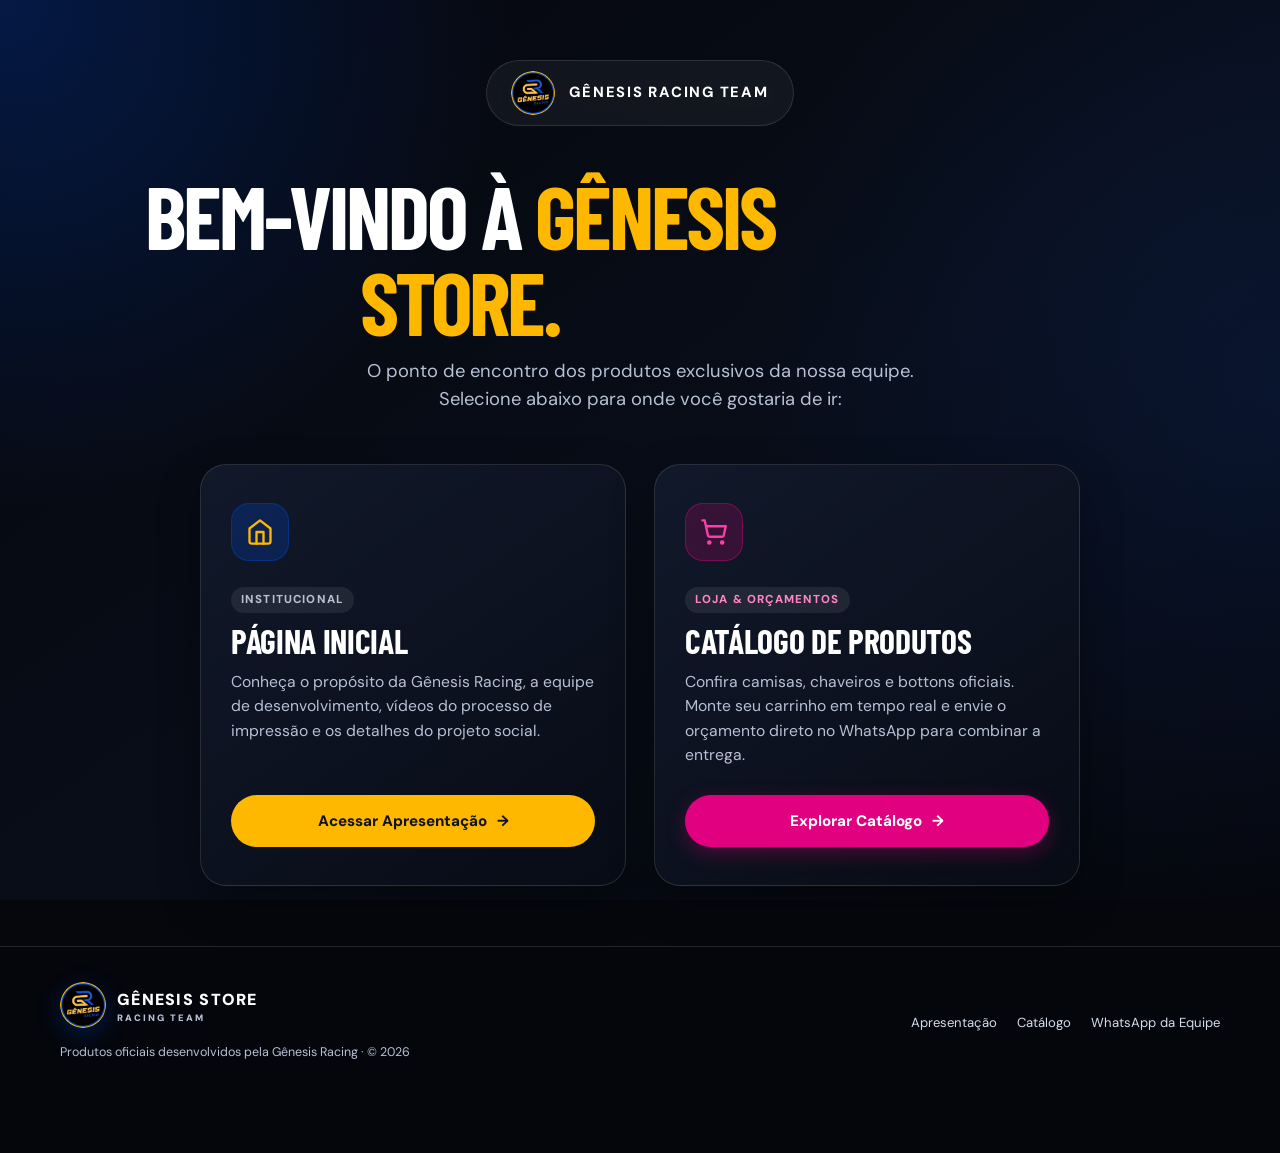
==== commit 5e4a289a: "feat: adicionar catalogo de produtos, carrinho de orcamentos e portal raiz" ====
--- a/index.html
+++ b/index.html
@@ -4,800 +4,267 @@
   <meta charset="UTF-8">
   <meta name="viewport" content="width=device-width, initial-scale=1.0">
   <meta name="theme-color" content="#05070d">
-  <meta name="description" content="Conheça os produtos exclusivos da Gênesis Racing. Adquira chaveiros desenvolvidos pela equipe e ajude a impulsionar nossos projetos.">
-  <meta property="og:title" content="Gênesis Store | Produtos exclusivos Gênesis Racing">
-  <meta property="og:description" content="Leve um pedaço da Gênesis Racing com você. Conheça nossos chaveiros e apoie os projetos da equipe.">
-  <meta property="og:type" content="website">
-  <meta property="og:url" content="[SUBSTITUIR: endereço do site]">
-  <title>Gênesis Store | Produtos exclusivos Gênesis Racing</title>
+  <meta name="description" content="Portal oficial da Gênesis Store. Acesse a página inicial com a história da equipe ou explore nosso catálogo de produtos com orçamentos via WhatsApp.">
+  <title>Gênesis Store | Portal Oficial</title>
+  
   <link rel="icon" type="image/svg+xml" href="data:image/svg+xml,%3Csvg xmlns='http://www.w3.org/2000/svg' viewBox='0 0 64 64'%3E%3Crect width='64' height='64' rx='16' fill='%230048d6'/%3E%3Cpath d='M45 18H29a14 14 0 1 0 0 28h8V34h-9' fill='none' stroke='%23ffb800' stroke-width='7' stroke-linecap='round' stroke-linejoin='round'/%3E%3C/svg%3E">
   <link rel="preconnect" href="https://fonts.googleapis.com">
   <link rel="preconnect" href="https://fonts.gstatic.com" crossorigin>
   <link href="https://fonts.googleapis.com/css2?family=Barlow+Condensed:wght@600;700;800;900&family=DM+Sans:wght@400;500;600;700&display=swap" rel="stylesheet">
-  <script type="application/ld+json">
-  {
-    "@context": "https://schema.org",
-    "@type": "Store",
-    "name": "Gênesis Store",
-    "description": "Loja de produtos exclusivos desenvolvidos pela equipe Gênesis Racing.",
-    "areaServed": "BR",
-    "currenciesAccepted": "BRL",
-    "paymentAccepted": "PIX",
-    "parentOrganization": {
-      "@type": "Organization",
-      "name": "Gênesis Racing",
-      "foundingDate": "2025-05-13",
-      "numberOfEmployees": 6
-    }
-  }
-  </script>
-
-  <script type="application/ld+json">
-  {
-    "@context": "https://schema.org",
-    "@type": "FAQPage",
-    "mainEntity": [
-      {"@type":"Question","name":"Como faço meu pedido?","acceptedAnswer":{"@type":"Answer","text":"Preencha o formulário da página. O WhatsApp será aberto com os dados do pedido para a equipe verificar a disponibilidade e confirmar os próximos passos."}},
-      {"@type":"Question","name":"Como funciona o pagamento?","acceptedAnswer":{"@type":"Answer","text":"O pagamento será combinado diretamente com a equipe. Aguarde a confirmação do pedido e do valor final antes de pagar."}},
-      {"@type":"Question","name":"Como será feita a entrega?","acceptedAnswer":{"@type":"Answer","text":"A forma de entrega será combinada diretamente pelo WhatsApp, de acordo com a cidade informada e as possibilidades disponíveis."}},
-      {"@type":"Question","name":"Qual é o prazo de envio?","acceptedAnswer":{"@type":"Answer","text":"O prazo ainda não está definido. A equipe informará a previsão de recebimento durante a confirmação do pedido."}},
-      {"@type":"Question","name":"O que está incluído na coleção completa?","acceptedAnswer":{"@type":"Answer","text":"A composição e a quantidade de modelos da coleção completa precisam ser confirmadas com a equipe antes da compra."}},
-      {"@type":"Question","name":"Para onde vai o dinheiro das vendas?","acceptedAnswer":{"@type":"Answer","text":"A renda obtida com a venda dos produtos ajuda a financiar os projetos e as iniciativas da Gênesis Racing."}},
-      {"@type":"Question","name":"Os produtos têm garantia?","acceptedAnswer":{"@type":"Answer","text":"A equipe não oferece uma garantia comercial adicional. Isso não afasta os direitos que o consumidor possui conforme a legislação aplicável. Se houver algum problema com o produto, entre em contato pelo WhatsApp."}}
-    ]
-  }
-  </script>
+  
+  <link rel="stylesheet" href="css/styles.css">
   <style>
-    /* =========================================================
-       GÊNESIS STORE — CORES E CONFIGURAÇÕES PRINCIPAIS
-       Para trocar as cores, altere os códigos abaixo.
-       ========================================================= */
-    :root {
-      --blue: #0048d6;       /* Azul principal da Gênesis */
-      --blue-light: #1753dc; /* Azul complementar */
-      --yellow: #ffb800;     /* Amarelo de destaque */
-      --black: #05070d;      /* Fundo escuro */
-      --surface: #0d1220;    /* Fundo dos cartões */
-      --surface-2: #121a2b;
-      --white: #ffffff;
-      --muted: #b7c1d4;
-      --line: rgba(255,255,255,.12);
-      --radius: 22px;
-      --shadow: 0 24px 70px rgba(0,0,0,.32);
-      --max: 1160px;
-    }
-
-    * { box-sizing: border-box; }
-    html { scroll-behavior: smooth; scroll-padding-top: 90px; }
-    body {
-      margin: 0;
-      color: var(--white);
-      background: var(--black);
-      font-family: "DM Sans", Arial, sans-serif;
-      line-height: 1.6;
-      overflow-x: hidden;
-    }
-    body::before {
+    /* Estilos específicos do Portal Raiz */
+    .portal-hero {
+      min-height: 85vh;
+      display: flex;
+      flex-direction: column;
+      justify-content: center;
+      align-items: center;
+      padding: 60px 20px;
+      text-align: center;
+    }
+    
+    .portal-brand-wrap {
+      display: inline-flex;
+      align-items: center;
+      gap: 14px;
+      margin-bottom: 24px;
+      background: rgba(255, 255, 255, 0.05);
+      padding: 10px 24px;
+      border-radius: 999px;
+      border: 1px solid var(--line);
+      backdrop-filter: blur(12px);
+    }
+    
+    .portal-brand-wrap img {
+      width: 44px;
+      height: 44px;
+      border-radius: 50%;
+    }
+
+    .portal-brand-wrap span {
+      font-size: 0.92rem;
+      font-weight: 800;
+      letter-spacing: 0.12em;
+    }
+    
+    .portal-title {
+      font-size: clamp(2.8rem, 7vw, 5.5rem);
+      margin-bottom: 14px;
+    }
+
+    .portal-desc {
+      color: var(--muted);
+      max-width: 620px;
+      font-size: 1.15rem;
+      margin: 0 auto 50px;
+      line-height: 1.5;
+    }
+
+    .portal-cards-grid {
+      display: grid;
+      grid-template-columns: repeat(auto-fit, minmax(320px, 1fr));
+      gap: 28px;
+      width: 100%;
+      max-width: 880px;
+      margin: 0 auto;
+    }
+
+    .portal-card {
+      background: linear-gradient(145deg, rgba(18, 26, 43, 0.95), rgba(8, 12, 22, 0.95));
+      border: 1px solid var(--line);
+      border-radius: 26px;
+      padding: 38px 30px;
+      text-align: left;
+      display: flex;
+      flex-direction: column;
+      justify-content: space-between;
+      position: relative;
+      overflow: hidden;
+      transition: transform 0.28s ease, border-color 0.28s ease, box-shadow 0.28s ease;
+      box-shadow: 0 16px 40px rgba(0, 0, 0, 0.35);
+    }
+
+    .portal-card::before {
       content: "";
-      position: fixed;
-      inset: 0;
-      z-index: -2;
-      pointer-events: none;
-      background:
-        radial-gradient(circle at 0% 0%, rgba(0,72,214,.28), transparent 32rem),
-        radial-gradient(circle at 100% 42%, rgba(23,83,220,.13), transparent 34rem),
-        linear-gradient(145deg, #05070d 0%, #080d18 55%, #05070d 100%);
-    }
-    a { color: inherit; text-decoration: none; }
-    button, input, select, textarea { font: inherit; }
-    button, a { -webkit-tap-highlight-color: transparent; }
-    .container { width: min(var(--max), calc(100% - 40px)); margin-inline: auto; }
-    .eyebrow {
-      display: inline-flex; align-items: center; gap: 10px;
-      color: var(--yellow); font-size: .76rem; font-weight: 700;
-      letter-spacing: .18em; text-transform: uppercase;
-    }
-    .eyebrow::before { content: ""; width: 26px; height: 2px; background: var(--yellow); }
-    h1, h2, h3, p { margin-top: 0; }
-    h1, h2, h3 { font-family: "Barlow Condensed", Impact, sans-serif; text-transform: uppercase; line-height: .98; }
-    h1 { font-size: clamp(3.4rem, 9vw, 7.6rem); letter-spacing: -.035em; margin: 22px 0; max-width: 800px; }
-    h2 { font-size: clamp(2.7rem, 6vw, 5rem); letter-spacing: -.025em; margin-bottom: 18px; }
-    h3 { font-size: 1.8rem; letter-spacing: .01em; }
-    .accent { color: var(--yellow); }
-    .muted { color: var(--muted); }
-    .section { padding: 108px 0; }
-    .section-head { max-width: 700px; margin-bottom: 46px; }
-    .products-heading { max-width:none; display:grid; grid-template-columns:1fr .9fr; gap:38px; align-items:center; }
-    .products-heading .heading-copy { max-width:700px; }
-        .phone-shell { position:relative; width:min(100%,268px); justify-self:end; padding:8px; border:2px solid #53627b; border-radius:36px; background:linear-gradient(145deg,#253149,#080b12 62%); box-shadow:0 24px 60px rgba(0,0,0,.45),inset 0 0 0 2px rgba(255,255,255,.09); }
-    .phone-screen { position:relative; padding:7px; overflow:hidden; border-radius:27px; background:#020409; }
-    .phone-screen video { display:block; width:100%; aspect-ratio:478/850; object-fit:cover; border-radius:21px; background:#05070d; }
-    .phone-speaker { position:absolute; z-index:2; top:8px; left:50%; width:78px; height:16px; transform:translateX(-50%); border-radius:0 0 12px 12px; background:#020409; }
-    .phone-speaker::after { content:""; position:absolute; right:10px; top:5px; width:5px; height:5px; border-radius:50%; background:#17233b; box-shadow:0 0 4px #2466cc; }
-    .phone-home { display:block; width:72px; height:4px; margin:8px auto 2px; border-radius:99px; background:rgba(255,255,255,.72); }
-    .section-head p { color: var(--muted); max-width: 590px; font-size: 1.03rem; }
-    .btn {
-      min-height: 52px; display: inline-flex; align-items: center; justify-content: center; gap: 10px;
-      padding: 0 23px; border: 1px solid transparent; border-radius: 999px;
-      background: var(--yellow); color: #111318; font-weight: 800; cursor: pointer;
-      transition: transform .22s ease, box-shadow .22s ease, background .22s ease;
-    }
-    .btn:hover { transform: translateY(-3px); box-shadow: 0 12px 32px rgba(255,184,0,.22); }
-    .btn:focus-visible, a:focus-visible, input:focus-visible, select:focus-visible, textarea:focus-visible {
-      outline: 3px solid #fff; outline-offset: 3px;
-    }
-    .btn.secondary { color: var(--white); border-color: var(--line); background: rgba(255,255,255,.04); }
-    .btn.secondary:hover { background: rgba(255,255,255,.1); box-shadow: none; }
-    .topbar {
-      position: sticky; top: 0; z-index: 50; border-bottom: 1px solid var(--line);
-      background: rgba(5,7,13,.82); backdrop-filter: blur(18px);
-    }
-    .nav { min-height: 76px; display: flex; align-items: center; justify-content: space-between; gap: 24px; }
-    .brand { display: inline-flex; align-items: center; gap: 11px; font-weight: 900; letter-spacing: .08em; }
-    .brand-logo { width: 46px; height: 46px; flex: 0 0 auto; display: block; object-fit: contain; border-radius: 50%; box-shadow: 0 7px 24px rgba(0,72,214,.3); }
-    .brand small { display: block; color: var(--muted); font-size: .58rem; letter-spacing: .22em; line-height: 1.1; }
-    .nav-links { display: flex; align-items: center; gap: 28px; color: #d9e0ed; font-size: .88rem; }
-    .nav-links a:hover { color: var(--yellow); }
-    .nav .btn { min-height: 43px; padding-inline: 18px; font-size: .85rem; }
-    .menu-toggle { display: none; border: 1px solid var(--line); background: transparent; color: white; border-radius: 12px; padding: 9px 12px; }
-
-    /* Hero */
-    .hero { position: relative; padding: 90px 0 100px; overflow: hidden; }
-    .hero-grid { display: grid; grid-template-columns: 1.03fr .97fr; align-items: center; gap: 42px; }
-    .hero-copy { position: relative; z-index: 2; }
-    .hero-copy > p { max-width: 560px; color: #c5cede; font-size: clamp(1rem, 1.5vw, 1.15rem); margin-bottom: 30px; }
-    .hero-actions { display: flex; flex-wrap: wrap; gap: 12px; }
-    .hero-note { display: flex; align-items: center; gap: 10px; margin-top: 27px; color: var(--muted); font-size: .83rem; }
-    .hero-note span { color: var(--yellow); }
-    .hero-art {
-      min-height: 490px; position: relative; display: grid; place-items: center; isolation: isolate;
-    }
-    .hero-art::before { content:none; }
-    .orbit { position: absolute; width: 105%; aspect-ratio: 1; border: 1px solid rgba(255,255,255,.12); border-radius: 50%; transform: rotate(-24deg) scaleY(.58); }
-    .orbit::after { content: ""; position: absolute; top: 12%; left: 14%; width: 9px; height: 9px; border-radius: 50%; background: var(--yellow); box-shadow: 0 0 22px var(--yellow); }
-    .orbit.two { width: 122%; transform: rotate(35deg) scaleY(.42); border-color: rgba(255,184,0,.2); }
-    .keychain {
-      position: relative; width: 245px; height: 245px; display: grid; place-items: center;
-      border-radius: 50%; transform: rotate(-9deg);
-      background: linear-gradient(145deg, #202b40, #080c15 70%);
-      border: 9px solid #c6d0df; box-shadow: 0 28px 55px rgba(0,0,0,.5), inset 0 0 0 3px rgba(255,255,255,.16);
-    }
-    .keychain::before { content: ""; position: absolute; inset: 12px; border: 2px solid rgba(255,255,255,.13); border-radius: 50%; }
-    .keychain-hole { position: absolute; top: -35px; left: calc(50% - 20px); width: 40px; height: 40px; border: 7px solid #c6d0df; border-radius: 50%; background: #111827; box-shadow: inset 0 0 0 3px #59677c; }
-    .keychain-logo { font-family: "Barlow Condensed", sans-serif; font-size: 7.6rem; font-weight: 900; color: var(--yellow); line-height: 1; text-shadow: 5px 5px 0 var(--blue); }
-    .keychain-label { position: absolute; bottom: 39px; font-size: .56rem; letter-spacing: .25em; font-weight: 800; color: white; }
-    .float-card {
-      position: absolute; padding: 14px 17px; border: 1px solid rgba(255,255,255,.16);
-      border-radius: 16px; background: rgba(11,17,30,.78); backdrop-filter: blur(14px);
-      box-shadow: var(--shadow);
-    }
-    .float-card strong { display: block; color: var(--yellow); font-family: "Barlow Condensed", sans-serif; font-size: 1.7rem; line-height: 1; }
-    .float-card small { color: #d5deeb; font-size: .7rem; }
-    .float-card.price { right: 0; bottom: 67px; transform: rotate(4deg); }
-    .float-card.edition { left: 0; top: 85px; transform: rotate(-5deg); }
-
-    .earth-wrap { position: relative; width: min(100%, 500px); aspect-ratio: 1; margin-inline: auto; display:grid; place-items:center; }
-    .earth-globe { width:100%; height:100%; filter: drop-shadow(0 28px 50px rgba(0,0,0,.45)) drop-shadow(0 0 44px rgba(0,95,255,.2)); }
-    .earth-orbit { position:absolute; width:112%; height:42%; border:1px solid rgba(255,184,0,.35); border-radius:50%; transform:rotate(-24deg); pointer-events:none; }
-    .earth-orbit::after { content:""; position:absolute; left:18%; top:12%; width:8px; height:8px; border-radius:50%; background:var(--yellow); box-shadow:0 0 18px var(--yellow); }
-    .earth-logo { position:absolute; width:35%; height:auto; left:50%; top:50%; transform:translate(-50%,-50%); object-fit:contain; filter:drop-shadow(0 8px 12px rgba(0,0,0,.55)); }
-
-    /* Faixa de propósito */
-    .purpose-strip { border-block: 1px solid var(--line); background: rgba(255,255,255,.025); }
-    .purpose-inner { min-height: 100px; display: flex; justify-content: space-between; align-items: center; gap: 24px; }
-    .purpose-inner strong { font-family: "Barlow Condensed", sans-serif; text-transform: uppercase; font-size: 1.65rem; letter-spacing: .03em; }
-    .purpose-inner p { margin: 0; max-width: 500px; color: var(--muted); font-size: .9rem; }
-
-    /* Produtos e preços */
-    .products-section { background: linear-gradient(180deg, rgba(255,255,255,.018), transparent); }
-    .product-grid { display: grid; grid-template-columns: 1.1fr .9fr; gap: 22px; align-items: stretch; }
-    .product-showcase, .price-card, .info-card, .step-card, .quote-card, .faq-item, .team-card {
-      border: 1px solid var(--line); border-radius: var(--radius); background: rgba(13,18,32,.82);
-    }
-    .product-showcase { padding: 34px; position: relative; overflow: hidden; min-height: 400px; }
-    .product-showcase::after { content: ""; position: absolute; width: 300px; height: 300px; right: -100px; top: -110px; border-radius: 50%; background: rgba(0,72,214,.22); filter: blur(4px); }
-    .mini-products { display:flex; align-items:center; justify-content:center; min-height:220px; position:relative; z-index:1; overflow:hidden; }
-    .mini-products img { width:min(100%,560px); max-height:245px; object-fit:contain; filter:drop-shadow(0 18px 20px rgba(0,0,0,.32)); }
-    .mini-key {
-      width: 105px; height: 105px; display: grid; place-items: center; border-radius: 28px;
-      border: 5px solid #aebbd0; background: linear-gradient(145deg, #1c2a42, #070b13);
-      color: var(--yellow); font-family: "Barlow Condensed", sans-serif; font-size: 3.8rem; font-weight: 900;
-      box-shadow: 0 18px 30px rgba(0,0,0,.3);
-    }
-    .mini-key:nth-child(2) { transform: translateY(-22px) rotate(8deg); border-color: var(--yellow); }
-    .mini-key:nth-child(3) { transform: rotate(-9deg); }
-    .product-showcase h3 { margin: 18px 0 8px; }
-    .product-showcase p { color: var(--muted); max-width: 450px; margin-bottom: 0; }
-    .price-list { display: grid; gap: 12px; }
-    .price-card { padding: 23px; display: flex; align-items: center; justify-content: space-between; gap: 14px; }
-    .price-card.featured { border-color: rgba(255,184,0,.7); background: linear-gradient(120deg, rgba(0,72,214,.23), rgba(13,18,32,.9)); }
-    .price-card strong { display: block; font-size: 1rem; }
-    .price-card small { display: block; color: var(--muted); margin-top: 3px; }
-    .price { font-family: "Barlow Condensed", sans-serif; font-size: 2.15rem; font-weight: 800; color: var(--yellow); white-space: nowrap; }
-    .tag { display: inline-block; padding: 5px 9px; border-radius: 999px; color: #17130a; background: var(--yellow); font-size: .65rem; font-weight: 900; text-transform: uppercase; letter-spacing: .08em; margin-bottom: 8px; }
-    .fine-print { margin: 16px 0 0; color: var(--muted); font-size: .78rem; }
-
-    /* Propósito e passos */
-    .impact-grid { display: grid; grid-template-columns: repeat(3, 1fr); gap: 16px; }
-    .info-card { padding: 27px; min-height: 210px; }
-    .icon-box { width: 44px; height: 44px; display: grid; place-items: center; color: var(--yellow); background: rgba(0,72,214,.24); border: 1px solid rgba(0,72,214,.4); border-radius: 14px; margin-bottom: 22px; }
-    .icon-box svg { width: 22px; height: 22px; }
-    .info-card h3 { margin-bottom: 9px; }
-    .info-card p { color: var(--muted); font-size: .9rem; margin-bottom: 0; }
-    .steps { display: grid; grid-template-columns: repeat(3, 1fr); gap: 16px; counter-reset: steps; }
-    .step-card { padding: 27px; counter-increment: steps; }
-    .step-card::before { content: "0" counter(steps); color: var(--yellow); font-family: "Barlow Condensed", sans-serif; font-size: 2.3rem; font-weight: 800; }
-    .step-card h3 { margin: 14px 0 8px; }
-    .step-card p { margin: 0; color: var(--muted); font-size: .9rem; }
-
-    /* Sobre e equipe */
-    .about-section { background: linear-gradient(120deg, rgba(0,72,214,.13), rgba(255,255,255,.012) 58%, transparent); border-block: 1px solid var(--line); }
-    .about-grid { display: grid; grid-template-columns: .85fr 1.15fr; gap: 60px; align-items: start; }
-    .about-copy p { color: #c3cede; }
-    
-    .team-grid { display: grid; grid-template-columns: repeat(2, 1fr); gap: 11px; }
-    .team-card { padding: 16px 18px; }
-    .team-card strong { display: block; font-size: .95rem; }
-    .team-card span { display: block; color: var(--muted); font-size: .78rem; margin-top: 3px; }
-
-    /* Depoimentos-modelo */
-    .quotes { display: grid; grid-template-columns: repeat(3, 1fr); gap: 14px; }
-    .quote-card { padding: 23px; }
-    .quote-card p { color: #e0e6f0; font-size: .92rem; }
-    .quote-card small { color: var(--yellow); font-weight: 700; }
-
-    /* Pedido */
-    .order-section { background: radial-gradient(circle at 85% 15%, rgba(0,72,214,.22), transparent 32rem), #090e19; border-block: 1px solid var(--line); }
-    .order-grid { display: grid; grid-template-columns: .85fr 1.15fr; gap: 45px; align-items: start; }
-    .order-copy p { color: var(--muted); }
-    .order-panel { padding: 30px; border: 1px solid rgba(255,255,255,.15); border-radius: 26px; background: rgba(17,25,42,.88); box-shadow: var(--shadow); }
-    .field { margin-bottom: 17px; }
-    .field label { display: block; margin-bottom: 7px; font-size: .82rem; font-weight: 700; color: #e8edf6; }
-    .color-fieldset { min-width:0; margin:0 0 17px; padding:0; border:0; }
-    .color-fieldset legend { margin-bottom:8px; font-size:.82rem; font-weight:700; color:#e8edf6; }
-    .color-grid { display:grid; grid-template-columns:repeat(2,minmax(0,1fr)); gap:9px; }
-    .color-option { min-width:0; display:flex; align-items:center; justify-content:space-between; gap:9px; padding:10px 11px; border:1px solid rgba(255,255,255,.14); border-radius:12px; background:rgba(5,9,18,.42); }
-    .color-select { display:flex; align-items:center; gap:8px; margin:0!important; cursor:pointer; }
-    .color-select input { width:17px!important; min-height:17px!important; margin:0; accent-color:var(--yellow); }
-    .color-swatch { width:14px; height:14px; flex:0 0 14px; border:1px solid rgba(255,255,255,.45); border-radius:50%; background:var(--swatch); }
-    .quantity-control { display:flex; align-items:center; gap:5px; margin:0!important; color:var(--muted)!important; font-size:.69rem!important; }
-    .quantity-control input { width:56px!important; min-height:36px!important; padding:5px 6px!important; text-align:center; }
-    .color-pricing { margin:10px 0 0; color:var(--muted); font-size:.74rem; }
-    .field input, .field select, .field textarea {
-      width: 100%; min-height: 49px; border: 1px solid rgba(255,255,255,.16); border-radius: 12px;
-      padding: 12px 14px; background: #080d17; color: white;
-    }
-    .field textarea { min-height: 86px; resize: vertical; }
-    .field input::placeholder, .field textarea::placeholder { color: #8995a9; }
-    .order-total { display: flex; justify-content: space-between; align-items: center; gap: 16px; padding: 17px 0; margin: 4px 0 17px; border-block: 1px solid var(--line); }
-    .order-total strong { font-family: "Barlow Condensed", sans-serif; color: var(--yellow); font-size: 2.3rem; }
-    .order-panel .btn { width: 100%; }
-    .form-note { margin: 13px 0 0; color: var(--muted); font-size: .75rem; text-align: center; }
-
-
-    /* FAQ */
-    .faq-list { max-width: 850px; display: grid; gap: 10px; }
-    .faq-item { overflow: hidden; }
-    .faq-question { width: 100%; display: flex; align-items: center; justify-content: space-between; gap: 20px; padding: 20px 22px; border: 0; background: transparent; color: white; text-align: left; font-weight: 700; cursor: pointer; }
-    .faq-question span:last-child { color: var(--yellow); font-size: 1.35rem; transition: transform .2s ease; }
-    .faq-answer { display: none; padding: 0 22px 20px; color: var(--muted); font-size: .9rem; }
-    .faq-item.open .faq-answer { display: block; }
-    .faq-item.open .faq-question span:last-child { transform: rotate(45deg); }
-    .final-cta { padding: 90px 0; text-align: center; background: radial-gradient(circle at 50% 100%, rgba(0,72,214,.34), transparent 34rem); }
-    .final-cta h2 { max-width: 760px; margin-inline: auto; }
-    .final-cta p { max-width: 580px; margin: 0 auto 26px; color: var(--muted); }
-    footer { padding: 35px 0 90px; border-top: 1px solid var(--line); background: #04060b; }
-    .footer-inner { display: flex; justify-content: space-between; align-items: center; gap: 25px; }
-    .footer-inner p { margin: 7px 0 0; color: var(--muted); font-size: .78rem; }
-    .footer-links { display: flex; gap: 20px; color: #d6deeb; font-size: .82rem; }
-    .whatsapp-float {
-      position: fixed; right: 22px; bottom: 22px; z-index: 60; width: 58px; height: 58px;
-      display: grid; place-items: center; border-radius: 50%; background: #20c96b; color: #062b17;
-      box-shadow: 0 10px 30px rgba(0,0,0,.35); transition: transform .2s ease;
-    }
-    .whatsapp-float:hover { transform: translateY(-4px) scale(1.04); }
-    .whatsapp-float svg { width: 28px; height: 28px; }
-    .mobile-cta { display: none; }
-    .reveal { opacity: 0; transform: translateY(18px); transition: opacity .65s ease, transform .65s ease; }
-    .reveal.visible { opacity: 1; transform: none; }
-
-    @media (max-width: 900px) {
-      .hero-grid, .product-grid, .about-grid, .order-grid { grid-template-columns: 1fr; }
-      .hero-grid { gap: 8px; }
-      .hero-art { min-height: 410px; }
-      .products-heading { grid-template-columns:1fr; gap:8px; }
-      .products-heading .section-head { margin-bottom:24px; }
-      .earth-wrap { width:min(86vw,430px); }
-      .about-grid, .order-grid { gap: 32px; }
-      .impact-grid, .steps { grid-template-columns: repeat(2, 1fr); }
-      .quotes { grid-template-columns: 1fr; }
-    }
-    @media (max-width: 680px) {
-      .container { width: min(100% - 30px, var(--max)); }
-      .section { padding: 76px 0; }
-      .nav { min-height: 68px; }
-      .menu-toggle { display: inline-flex; }
-      .nav-links {
-        display: none; position: absolute; top: 68px; left: 0; right: 0; padding: 18px 22px 22px;
-        background: rgba(5,7,13,.98); border-bottom: 1px solid var(--line); flex-direction: column; align-items: stretch; gap: 16px;
-      }
-      .nav-links.open { display: flex; }
-      .nav-links .btn { width: 100%; }
-      .hero { padding: 68px 0 55px; }
-      h1 { font-size: clamp(3.2rem, 17vw, 5.5rem); }
-      h2 { font-size: clamp(2.7rem, 13vw, 4rem); }
-      .hero-art { min-height: 340px; }
-      .earth-wrap { width:min(88vw,370px); }
-      .earth-logo { width:35%; }
-      .products-heading { gap:0; }
-      .phone-shell { width:min(100%,268px); justify-self:center; }
-      .mini-products { min-height:175px; }
-      .mini-products img { max-height:195px; }
-      .keychain { width: 190px; height: 190px; border-width: 7px; }
-      .keychain-logo { font-size: 6rem; }
-      .keychain-label { bottom: 28px; }
-      .float-card.edition { top: 34px; left: -2px; }
-      .float-card.price { right: -2px; bottom: 35px; }
-      .purpose-inner { padding: 22px 0; align-items: flex-start; flex-direction: column; gap: 7px; }
-      .product-showcase { padding: 24px; }
-      .mini-key { width: 82px; height: 82px; font-size: 3rem; border-radius: 23px; }
-      .impact-grid, .steps, .team-grid, .color-grid { grid-template-columns: 1fr; }
-      .order-panel { padding: 22px; }
-      .footer-inner { align-items: flex-start; flex-direction: column; }
-      .footer-links { flex-wrap: wrap; }
-      footer { padding-bottom: 105px; }
-      .whatsapp-float { right: 15px; bottom: 82px; width: 52px; height: 52px; }
-      .mobile-cta {
-        display: block; position: fixed; z-index: 55; left: 0; right: 0; bottom: 0;
-        padding: 10px 15px calc(10px + env(safe-area-inset-bottom));
-        background: rgba(5,7,13,.94); border-top: 1px solid var(--line); backdrop-filter: blur(16px);
-        transform: translateY(110%); transition: transform .25s ease;
-      }
-      .mobile-cta.show { transform: translateY(0); }
-      .mobile-cta .btn { width: 100%; min-height: 47px; }
-    }
-    @media (prefers-reduced-motion: reduce) {
-      *, *::before, *::after { scroll-behavior: auto !important; animation-duration: .01ms !important; transition-duration: .01ms !important; }
-      .reveal { opacity: 1; transform: none; }
+      position: absolute;
+      top: 0;
+      left: 0;
+      right: 0;
+      height: 4px;
+      background: transparent;
+      transition: background 0.28s ease;
+    }
+
+    .portal-card:hover {
+      transform: translateY(-6px);
+      border-color: rgba(255, 184, 0, 0.5);
+      box-shadow: 0 24px 60px rgba(0, 72, 214, 0.25);
+    }
+
+    .portal-card.highlight:hover {
+      border-color: #e10080;
+      box-shadow: 0 24px 60px rgba(225, 0, 128, 0.25);
+    }
+
+    .portal-card:hover::before {
+      background: var(--yellow);
+    }
+
+    .portal-card.highlight:hover::before {
+      background: #e10080;
+    }
+
+    .portal-card-icon {
+      width: 58px;
+      height: 58px;
+      border-radius: 18px;
+      background: rgba(0, 72, 214, 0.25);
+      border: 1px solid rgba(0, 72, 214, 0.4);
+      display: grid;
+      place-items: center;
+      color: var(--yellow);
+      margin-bottom: 24px;
+    }
+
+    .portal-card.highlight .portal-card-icon {
+      background: rgba(225, 0, 128, 0.18);
+      border-color: rgba(225, 0, 128, 0.4);
+      color: #ff3da8;
+    }
+
+    .portal-card-badge {
+      display: inline-block;
+      align-self: flex-start;
+      font-size: 0.72rem;
+      font-weight: 800;
+      text-transform: uppercase;
+      letter-spacing: 0.1em;
+      padding: 4px 10px;
+      border-radius: 999px;
+      background: rgba(255, 255, 255, 0.08);
+      color: var(--muted);
+      margin-bottom: 12px;
+    }
+
+    .portal-card h2 {
+      font-size: 2.1rem;
+      margin-bottom: 12px;
+      letter-spacing: -0.01em;
+    }
+
+    .portal-card p {
+      color: var(--muted);
+      font-size: 0.98rem;
+      line-height: 1.55;
+      margin-bottom: 28px;
+    }
+
+    .portal-btn {
+      width: 100%;
+      min-height: 52px;
+      display: inline-flex;
+      align-items: center;
+      justify-content: center;
+      gap: 10px;
+      border-radius: 999px;
+      font-weight: 800;
+      font-size: 0.95rem;
+      text-decoration: none;
+      transition: all 0.22s ease;
+      cursor: pointer;
+    }
+
+    .portal-btn-primary {
+      background: var(--yellow);
+      color: #111318;
+    }
+
+    .portal-btn-primary:hover {
+      box-shadow: 0 10px 25px rgba(255, 184, 0, 0.35);
+      transform: translateY(-2px);
+    }
+
+    .portal-btn-magenta {
+      background: #e10080;
+      color: #ffffff;
+      box-shadow: 0 6px 20px rgba(225, 0, 128, 0.3);
+    }
+
+    .portal-btn-magenta:hover {
+      background: #c70071;
+      box-shadow: 0 10px 28px rgba(225, 0, 128, 0.45);
+      transform: translateY(-2px);
     }
   </style>
 </head>
 <body>
-  <!-- CABEÇALHO E MENU -->
-  <header class="topbar">
-    <div class="container nav">
-      <a class="brand" href="#inicio" aria-label="Gênesis Store - início">
-        <img class="brand-logo" src="genesis-assets/logo-circular.png" alt="Logo Gênesis Racing">
-        <span>GÊNESIS STORE<small>RACING TEAM</small></span>
-      </a>
-      <button class="menu-toggle" id="menuToggle" aria-label="Abrir menu" aria-expanded="false">MENU</button>
-      <nav class="nav-links" id="navLinks" aria-label="Navegação principal">
-        <a href="#produtos">Produtos</a>
-        <a href="#proposito">Nosso propósito</a>
-        <a href="#equipe">A equipe</a>
-        <a href="#duvidas">Dúvidas</a>
-        <a class="btn" href="#pedido">Fazer pedido <span aria-hidden="true">↗</span></a>
-      </nav>
+  <main class="portal-hero">
+    <div class="container">
+      <div class="portal-brand-wrap">
+        <img src="genesis-assets/logo-circular.png" alt="Logo Gênesis Racing">
+        <span>GÊNESIS RACING TEAM</span>
+      </div>
+
+      <h1 class="portal-title">Bem-vindo à <span class="accent">Gênesis Store.</span></h1>
+      <p class="portal-desc">O ponto de encontro dos produtos exclusivos da nossa equipe. Selecione abaixo para onde você gostaria de ir:</p>
+
+      <div class="portal-cards-grid">
+        <!-- CARD 1: PÁGINA INICIAL / APRESENTAÇÃO -->
+        <article class="portal-card">
+          <div>
+            <div class="portal-card-icon">
+              <svg width="28" height="28" viewBox="0 0 24 24" fill="none" stroke="currentColor" stroke-width="2" stroke-linecap="round" stroke-linejoin="round">
+                <path d="M3 9l9-7 9 7v11a2 2 0 0 1-2 2H5a2 2 0 0 1-2-2z"></path>
+                <polyline points="9 22 9 12 15 12 15 22"></polyline>
+              </svg>
+            </div>
+            <span class="portal-card-badge">Institucional</span>
+            <h2>Página Inicial</h2>
+            <p>Conheça o propósito da Gênesis Racing, a equipe de desenvolvimento, vídeos do processo de impressão e os detalhes do projeto social.</p>
+          </div>
+          <a class="portal-btn portal-btn-primary" href="inicio.html">
+            Acessar Apresentação <span aria-hidden="true">→</span>
+          </a>
+        </article>
+
+        <!-- CARD 2: CATÁLOGO DE PRODUTOS -->
+        <article class="portal-card highlight">
+          <div>
+            <div class="portal-card-icon">
+              <svg width="28" height="28" viewBox="0 0 24 24" fill="none" stroke="currentColor" stroke-width="2" stroke-linecap="round" stroke-linejoin="round">
+                <circle cx="8" cy="21" r="1"/><circle cx="19" cy="21" r="1"/>
+                <path d="M2.05 2.05h2l2.66 12.42a2 2 0 0 0 2 1.58h9.78a2 2 0 0 0 1.95-1.57l1.65-7.43H5.12"/>
+              </svg>
+            </div>
+            <span class="portal-card-badge" style="color: #ff85c6;">Loja & Orçamentos</span>
+            <h2>Catálogo de Produtos</h2>
+            <p>Confira camisas, chaveiros e bottons oficiais. Monte seu carrinho em tempo real e envie o orçamento direto no WhatsApp para combinar a entrega.</p>
+          </div>
+          <a class="portal-btn portal-btn-magenta" href="catalogo.html">
+            Explorar Catálogo <span aria-hidden="true">→</span>
+          </a>
+        </article>
+      </div>
     </div>
-  </header>
-
-  <main>
-    <!-- 1. APRESENTAÇÃO PRINCIPAL -->
-    <section class="hero" id="inicio">
-      <div class="container hero-grid">
-        <div class="hero-copy reveal">
-          <span class="eyebrow">Produtos oficiais da equipe</span>
-          <h1>Leve a Gênesis <span class="accent">com você.</span></h1>
-          <p>Produtos exclusivos criados pelos integrantes da Gênesis Racing. Escolha seus chaveiros, leve um pouco da nossa identidade e ajude a impulsionar os projetos da equipe.</p>
-          <div class="hero-actions">
-            <a class="btn" href="#pedido">Quero escolher meus chaveiros <span aria-hidden="true">↗</span></a>
-            <a class="btn secondary" href="#proposito">Conheça nosso propósito</a>
-          </div>
-          <div class="hero-note"><span>◆</span> Cada compra contribui com os projetos da Gênesis Racing.</div>
-        </div>
-        <div class="hero-art reveal" aria-label="Planeta Terra com a logo oficial da Gênesis Racing no centro">
-          <div class="earth-wrap"><span class="earth-orbit" aria-hidden="true"></span><img class="earth-globe" src="genesis-assets/terra-realista.svg" alt="Terra com continentes visíveis"><img class="earth-logo" src="genesis-assets/logo-simbolo.png" alt="Símbolo Gênesis Racing"></div>
-        </div>
-      </div>
-    </section>
-
-    <!-- FAIXA DE PROPÓSITO -->
-    <section class="purpose-strip">
-      <div class="container purpose-inner">
-        <strong>Mais que um produto. <span class="accent">Um projeto em movimento.</span></strong>
-        <p>Ao comprar, você apoia o desenvolvimento das iniciativas da nossa equipe.</p>
-      </div>
-    </section>
-
-    <!-- 2. PRODUTOS E PREÇOS -->
-    <section class="section products-section" id="produtos">
-      <div class="container">
-        <div class="section-head products-heading reveal">
-          <div class="heading-copy"><span class="eyebrow">Escolha sua coleção</span>
-          <h2>Um detalhe que representa <span class="accent">uma equipe inteira.</span></h2>
-          <p>Os primeiros produtos da Gênesis Store são chaveiros com identidade exclusiva da equipe. Escolha a opção que combina com você.</p></div>
-          <div class="phone-shell" aria-label="Celular exibindo a impressão dos chaveiros"><div class="phone-screen"><span class="phone-speaker" aria-hidden="true"></span><video autoplay muted loop playsinline controls preload="auto" aria-label="Vídeo da impressão dos chaveiros Gênesis Racing"><source src="genesis-assets/video-impressao-chaveiros.mp4" type="video/mp4">Seu navegador não consegue reproduzir este vídeo.</video></div><span class="phone-home" aria-hidden="true"></span></div>
-        </div>
-        <div class="product-grid">
-          <article class="product-showcase reveal">
-            <span class="tag">Primeira coleção</span>
-            <div class="mini-products"><img src="genesis-assets/chaveiros-recortados.png" alt="Chaveiros coloridos Gênesis Racing feitos pela equipe" loading="lazy"></div>
-            <h3>Chaveiros Gênesis Racing</h3>
-            <p>Design exclusivo e produção realizada pelos próprios integrantes da equipe. Confira a foto e o vídeo do processo de impressão dos chaveiros.</p>
-          </article>
-          <div class="price-list reveal" aria-label="Tabela de preços">
-            <article class="price-card">
-              <div><strong>Chaveiro individual</strong><small>Escolha 1 unidade</small></div>
-              <span class="price">R$ 3,50</span>
-            </article>
-            <article class="price-card featured">
-              <div><span class="tag">Opção econômica</span><strong>Combo com 3 chaveiros</strong><small>Três unidades por um preço especial</small></div>
-              <span class="price">R$ 10,00</span>
-            </article>
-            <article class="price-card">
-              <div><strong>Coleção completa</strong><small>Consulte os modelos disponíveis</small></div>
-              <span class="price">R$ 15,00</span>
-            </article>
-            <p class="fine-print">O conteúdo e a quantidade de modelos da coleção completa devem ser confirmados com a equipe antes do pagamento. Valores de entrega, se houver, serão combinados separadamente.</p>
-            <a class="btn" href="#pedido">Montar meu pedido <span aria-hidden="true">↗</span></a>
-          </div>
-        </div>
-      </div>
-    </section>
-
-    <!-- 3. BENEFÍCIOS E PROPÓSITO -->
-    <section class="section" id="proposito">
-      <div class="container">
-        <div class="section-head reveal">
-          <span class="eyebrow">Por que comprar?</span>
-          <h2>Seu chaveiro carrega <span class="accent">uma história.</span></h2>
-          <p>Ao escolher um produto da Gênesis, você leva uma criação da equipe e participa do caminho que estamos construindo.</p>
-        </div>
-        <div class="impact-grid">
-          <article class="info-card reveal">
-            <div class="icon-box"><svg viewBox="0 0 24 24" fill="none" stroke="currentColor" stroke-width="1.8"><path d="M12 3l2.2 5.1L20 10l-5.8 1.9L12 17l-2.2-5.1L4 10l5.8-1.9L12 3z"/><path d="M19 16l1 2.2 2 1-2 1-1 2-1-2-2-1 2-1 1-2.2z"/></svg></div>
-            <h3>Design exclusivo</h3>
-            <p>Produtos com a identidade visual e o estilo da Gênesis Racing.</p>
-          </article>
-          <article class="info-card reveal">
-            <div class="icon-box"><svg viewBox="0 0 24 24" fill="none" stroke="currentColor" stroke-width="1.8"><path d="M12 3l8 4v5c0 5-3.5 8-8 9-4.5-1-8-4-8-9V7l8-4z"/><path d="M8 12l2.5 2.5L16 9"/></svg></div>
-            <h3>Feito pela equipe</h3>
-            <p>Desenvolvimento e confecção realizados pelos próprios integrantes.</p>
-          </article>
-          <article class="info-card reveal">
-            <div class="icon-box"><svg viewBox="0 0 24 24" fill="none" stroke="currentColor" stroke-width="1.8"><path d="M4 19V5m0 14h16"/><path d="M7 15l4-4 3 2 5-6"/><path d="M15 7h4v4"/></svg></div>
-            <h3>Apoio aos projetos</h3>
-            <p>A renda das vendas ajuda a financiar as iniciativas e os projetos da Gênesis Racing.</p>
-          </article>
-        </div>
-      </div>
-    </section>
-
-    <!-- 4. COMO FUNCIONA -->
-    <section class="section" style="background:rgba(255,255,255,.018);border-block:1px solid var(--line)">
-      <div class="container">
-        <div class="section-head reveal">
-          <span class="eyebrow">Compra simples</span>
-          <h2>Do pedido à entrega, <span class="accent">em poucos passos.</span></h2>
-          <p>Converse com a equipe para confirmar os modelos, combinar a entrega e receber as orientações de pagamento.</p>
-        </div>
-        <div class="steps">
-          <article class="step-card reveal"><h3>Escolha</h3><p>Escolha as cores e quantidades; os combos e a coleção completa são calculados automaticamente.</p></article>
-          <article class="step-card reveal"><h3>Confirme</h3><p>Envie seu pedido pelo WhatsApp. A equipe confirma disponibilidade, entrega e valor final.</p></article>
-          <article class="step-card reveal"><h3>Combine o pagamento</h3><p>Após a confirmação, você recebe as orientações para pagar via PIX e combinar o recebimento.</p></article>
-        </div>
-      </div>
-    </section>
-
-    <!-- 5. SOBRE A GÊNESIS E INTEGRANTES -->
-    <section class="section about-section" id="equipe">
-      <div class="container about-grid">
-        <div class="about-copy reveal">
-          <span class="eyebrow">Quem faz acontecer</span>
-          <h2>Somos a <span class="accent">Gênesis Racing.</span></h2>
-          <p>Uma equipe de João Pessoa criada em 13 de maio de 2025. Reunimos jovens em torno de tecnologia, engenharia, gestão, empreendedorismo e impacto social.</p>
-          <p>A Gênesis Store nasce para transformar parte do trabalho e da criatividade da equipe em produtos exclusivos, aproximando ainda mais a comunidade dos nossos projetos.</p>
-        </div>
-        <div class="reveal">
-          <span class="eyebrow">As pessoas por trás do projeto</span>
-          <h3 style="margin:18px 0 20px">Nossa equipe</h3>
-          <div class="team-grid">
-            <div class="team-card"><strong>Ane Gabryelle</strong><span>Empreendedorismo e Marketing</span></div>
-            <div class="team-card"><strong>Geovanna Ramos</strong><span>Gestão da equipe</span></div>
-            <div class="team-card"><strong>Isaac Miqueias</strong><span>Engenharia</span></div>
-            <div class="team-card"><strong>Natan Cavalcante</strong><span>Engenharia</span></div>
-            <div class="team-card"><strong>Arthur Bezerra</strong><span>Engenharia</span></div>
-            <div class="team-card"><strong>Miguel Rodrigues</strong><span>Gestão do Projeto Social</span></div>
-          </div>
-        </div>
-      </div>
-    </section>
-
-    <!-- 6. DEPOIMENTOS: SUBSTITUIR ANTES DE PUBLICAR -->
-    <section class="section" aria-labelledby="depoimentos-title">
-      <div class="container">
-        <div class="section-head reveal">
-          <span class="eyebrow">Quem apoia a equipe</span>
-          <h2 id="depoimentos-title">A comunidade faz parte <span class="accent">dessa jornada.</span></h2>
-          <p>Este espaço está preparado para receber opiniões reais de compradores depois das primeiras vendas.</p>
-        </div>
-        <div class="quotes">
-          <article class="quote-card reveal"><p>“[SUBSTITUIR: depoimento real de cliente]”</p><small>[SUBSTITUIR: nome do cliente]</small></article>
-          <article class="quote-card reveal"><p>“[SUBSTITUIR: depoimento real de cliente]”</p><small>[SUBSTITUIR: nome do cliente]</small></article>
-          <article class="quote-card reveal"><p>“[SUBSTITUIR: depoimento real de cliente]”</p><small>[SUBSTITUIR: nome do cliente]</small></article>
-        </div>
-      </div>
-    </section>
-
-    <!-- 7. FORMULÁRIO DE PEDIDO -->
-    <section class="section order-section" id="pedido">
-      <div class="container order-grid">
-        <div class="order-copy reveal">
-          <span class="eyebrow">Garanta o seu</span>
-          <h2>Escolha seu produto. <span class="accent">Apoie a Gênesis.</span></h2>
-          <p>Preencha os dados para montar sua mensagem de pedido. Ela será aberta no WhatsApp da equipe para confirmação.</p>
-          <p><strong>Entrega:</strong> como as opções e os prazos ainda serão combinados, a equipe confirmará com você a melhor forma de recebimento antes do pagamento.</p>
-        </div>
-        <form class="order-panel reveal" id="orderForm">
-          <div class="field">
-            <label for="customerName">Seu nome *</label>
-            <input id="customerName" name="customerName" type="text" placeholder="Como podemos chamar você?" autocomplete="name" required>
-          </div>
-          <div class="field">
-            <label for="customerPhone">Seu WhatsApp *</label>
-            <input id="customerPhone" name="customerPhone" type="tel" placeholder="(00) 00000-0000" autocomplete="tel" required>
-          </div>
-          <div class="field">
-            <fieldset class="color-fieldset">
-              <legend>Escolha as cores e quantidades *</legend>
-              <div class="color-grid">
-                <div class="color-option"><label class="color-select" for="color-blue"><input class="color-check" id="color-blue" type="checkbox" value="Azul"><span class="color-swatch" style="--swatch:#1763d9"></span><span>Azul</span></label><label class="quantity-control" for="quantity-blue">Qtd.<input class="color-quantity" id="quantity-blue" type="number" min="1" step="1" value="1" disabled aria-label="Quantidade azul"></label></div>
-                <div class="color-option"><label class="color-select" for="color-yellow"><input class="color-check" id="color-yellow" type="checkbox" value="Amarelo"><span class="color-swatch" style="--swatch:#ffcf33"></span><span>Amarelo</span></label><label class="quantity-control" for="quantity-yellow">Qtd.<input class="color-quantity" id="quantity-yellow" type="number" min="1" step="1" value="1" disabled aria-label="Quantidade amarela"></label></div>
-                <div class="color-option"><label class="color-select" for="color-gold"><input class="color-check" id="color-gold" type="checkbox" value="Dourado"><span class="color-swatch" style="--swatch:#d6a73a"></span><span>Dourado</span></label><label class="quantity-control" for="quantity-gold">Qtd.<input class="color-quantity" id="quantity-gold" type="number" min="1" step="1" value="1" disabled aria-label="Quantidade dourada"></label></div>
-                <div class="color-option"><label class="color-select" for="color-purple"><input class="color-check" id="color-purple" type="checkbox" value="Roxo"><span class="color-swatch" style="--swatch:#7e42c6"></span><span>Roxo</span></label><label class="quantity-control" for="quantity-purple">Qtd.<input class="color-quantity" id="quantity-purple" type="number" min="1" step="1" value="1" disabled aria-label="Quantidade roxa"></label></div>
-                <div class="color-option"><label class="color-select" for="color-red"><input class="color-check" id="color-red" type="checkbox" value="Vermelho"><span class="color-swatch" style="--swatch:#d84242"></span><span>Vermelho</span></label><label class="quantity-control" for="quantity-red">Qtd.<input class="color-quantity" id="quantity-red" type="number" min="1" step="1" value="1" disabled aria-label="Quantidade vermelha"></label></div>
-              </div>
-              <p class="color-pricing">R$ 3,50 por unidade · 3 por R$ 10,00 · coleção com uma de cada cor por R$ 15,00.</p>
-            </fieldset>
-          </div>
-          <div class="field">
-            <label for="deliveryLocation">Cidade/UF para combinar a entrega *</label>
-            <input id="deliveryLocation" name="deliveryLocation" type="text" placeholder="Ex.: João Pessoa/PB" required>
-          </div>
-          <div class="field">
-            <label for="orderNotes">Observações (opcional)</label>
-            <textarea id="orderNotes" name="orderNotes" placeholder="Dúvidas, preferência de modelo ou detalhes do pedido"></textarea>
-          </div>
-          <div class="order-total"><span>Valor dos produtos (antes da entrega)</span><strong id="totalPrice">R$ 0,00</strong></div>
-          <button class="btn" type="submit">Enviar pedido pelo WhatsApp <span aria-hidden="true">↗</span></button>
-          <p class="form-note">O envio abre uma conversa no WhatsApp. Seu pedido só estará confirmado depois do retorno da equipe.</p>
-        </form>
-      </div>
-    </section>
-
-    <!-- 8. PERGUNTAS FREQUENTES -->
-    <section class="section" id="duvidas">
-      <div class="container">
-        <div class="section-head reveal">
-          <span class="eyebrow">Dúvidas frequentes</span>
-          <h2>Antes de pedir, <span class="accent">vamos esclarecer.</span></h2>
-        </div>
-        <div class="faq-list">
-          <article class="faq-item reveal">
-            <button class="faq-question" type="button" aria-expanded="false"><span>Como faço meu pedido?</span><span>+</span></button>
-            <div class="faq-answer">Preencha o formulário desta página. O WhatsApp será aberto com os dados do pedido para a equipe verificar a disponibilidade e confirmar os próximos passos.</div>
-          </article>
-          <article class="faq-item reveal">
-            <button class="faq-question" type="button" aria-expanded="false"><span>Como funciona o pagamento?</span><span>+</span></button>
-            <div class="faq-answer">O pagamento será combinado diretamente com a equipe. Aguarde a confirmação do pedido e do valor final antes de pagar.</div>
-          </article>
-          <article class="faq-item reveal">
-            <button class="faq-question" type="button" aria-expanded="false"><span>Como será feita a entrega?</span><span>+</span></button>
-            <div class="faq-answer">A forma de entrega será combinada diretamente pelo WhatsApp, de acordo com a cidade informada e as possibilidades disponíveis.</div>
-          </article>
-          <article class="faq-item reveal">
-            <button class="faq-question" type="button" aria-expanded="false"><span>Qual é o prazo de envio?</span><span>+</span></button>
-            <div class="faq-answer">O prazo ainda não está definido. A equipe informará a previsão de recebimento durante a confirmação do pedido.</div>
-          </article>
-          <article class="faq-item reveal">
-            <button class="faq-question" type="button" aria-expanded="false"><span>O que está incluído na coleção completa?</span><span>+</span></button>
-            <div class="faq-answer">A composição e a quantidade de modelos da coleção completa precisam ser confirmadas com a equipe antes da compra.</div>
-          </article>
-          <article class="faq-item reveal">
-            <button class="faq-question" type="button" aria-expanded="false"><span>Para onde vai o dinheiro das vendas?</span><span>+</span></button>
-            <div class="faq-answer">A renda obtida com a venda dos produtos ajuda a financiar os projetos e as iniciativas da Gênesis Racing.</div>
-          </article>
-          <article class="faq-item reveal">
-            <button class="faq-question" type="button" aria-expanded="false"><span>Os produtos têm garantia?</span><span>+</span></button>
-            <div class="faq-answer">A equipe não oferece uma garantia comercial adicional. Isso não afasta os direitos que o consumidor possui conforme a legislação aplicável. Se houver algum problema com o produto, entre em contato pelo WhatsApp.</div>
-          </article>
-        </div>
-      </div>
-    </section>
-
-    <!-- 9. CHAMADA FINAL -->
-    <section class="final-cta">
-      <div class="container reveal">
-        <span class="eyebrow">Faça parte da nossa trajetória</span>
-        <h2>Vista a identidade. <span class="accent">Apoie a inovação.</span></h2>
-        <p>Escolha seus chaveiros e ajude a Gênesis Racing a continuar desenvolvendo seus projetos.</p>
-        <a class="btn" href="#pedido">Quero fazer meu pedido <span aria-hidden="true">↗</span></a>
-      </div>
-    </section>
   </main>
 
-  <!-- RODAPÉ -->
   <footer>
     <div class="container footer-inner">
       <div>
-        <a class="brand" href="#inicio"><img class="brand-logo" src="genesis-assets/logo-circular.png" alt="Logo Gênesis Racing"><span>GÊNESIS STORE<small>RACING TEAM</small></span></a>
-        <p>Produtos desenvolvidos pela Gênesis Racing · © <span id="currentYear"></span></p>
-      </div>
-      <div class="footer-links"><a href="#produtos">Produtos</a><a href="#equipe">Nossa equipe</a><a href="#pedido">Pedidos</a></div>
+        <a class="brand" href="index.html">
+          <img class="brand-logo" src="genesis-assets/logo-circular.png" alt="Logo Gênesis Racing">
+          <span>GÊNESIS STORE<small>RACING TEAM</small></span>
+        </a>
+        <p>Produtos oficiais desenvolvidos pela Gênesis Racing · © 2026</p>
+      </div>
+      <div class="footer-links">
+        <a href="inicio.html">Apresentação</a>
+        <a href="catalogo.html">Catálogo</a>
+        <a href="https://wa.me/5583999002723" target="_blank" rel="noopener">WhatsApp da Equipe</a>
+      </div>
     </div>
   </footer>
-
-  <!-- BOTÃO FLUTUANTE DO WHATSAPP -->
-  <a class="whatsapp-float" id="whatsappFloat" href="#" target="_blank" rel="noopener" aria-label="Falar com a Gênesis Racing pelo WhatsApp">
-    <svg viewBox="0 0 24 24" fill="currentColor" aria-hidden="true"><path d="M20.5 3.5A11.8 11.8 0 0 0 12.1 0C5.6 0 .3 5.3.3 11.8c0 2.1.6 4.1 1.6 5.9L0 24l6.5-1.7a11.8 11.8 0 0 0 5.6 1.4h.1c6.5 0 11.8-5.3 11.8-11.8 0-3.2-1.2-6.1-3.5-8.4ZM12.2 21.7a9.8 9.8 0 0 1-5-1.4l-.4-.2-3.8 1 1-3.7-.2-.4a9.8 9.8 0 1 1 8.4 4.7Zm5.4-7.3c-.3-.2-1.8-.9-2.1-1-.3-.1-.5-.2-.7.2-.2.3-.8 1-1 1.2-.2.2-.4.2-.7.1-.3-.2-1.3-.5-2.4-1.5-.9-.8-1.5-1.8-1.7-2.1-.2-.3 0-.5.1-.6l.5-.6c.2-.2.2-.3.3-.5.1-.2 0-.4 0-.6-.1-.2-.7-1.7-1-2.3-.2-.6-.5-.5-.7-.5h-.6c-.2 0-.6.1-.9.4-.3.3-1.1 1.1-1.1 2.6s1.1 3 1.2 3.2c.2.2 2.2 3.4 5.3 4.7.7.3 1.3.5 1.7.6.7.2 1.4.2 1.9.1.6-.1 1.8-.7 2.1-1.4.3-.7.3-1.3.2-1.4-.1-.1-.3-.2-.6-.4Z"/></svg>
-  </a>
-
-  <!-- BOTÃO FIXO NO CELULAR APÓS ROLAR A PÁGINA -->
-  <div class="mobile-cta" id="mobileCta"><a class="btn" href="#pedido">Fazer meu pedido</a></div>
-
-  <script>
-    /* =========================================================
-       CONFIGURAÇÃO: TROQUE O NÚMERO AQUI SE PRECISAR.
-       Use DDI + DDD + número, sem espaços ou símbolos.
-       Exemplo: 5583999999999
-       ========================================================= */
-    const WHATSAPP_NUMBER = "5583999002723";
-
-    // Cria links do WhatsApp com mensagens iniciais.
-    function whatsappLink(message) {
-      return "https://wa.me/" + WHATSAPP_NUMBER + "?text=" + encodeURIComponent(message);
-    }
-
-    document.getElementById("whatsappFloat").href = whatsappLink("Olá! Conheci a Gênesis Store e gostaria de saber mais sobre os produtos.");
-
-    // Seleção por cor, quantidade e aplicação dos valores de combo/coleção.
-    const totalPrice = document.getElementById("totalPrice");
-    const colorOptions = [...document.querySelectorAll(".color-check")].map(checkbox => ({
-      checkbox,
-      quantity: document.getElementById(checkbox.id.replace("color-", "quantity-"))
-    }));
-
-    function packagePriceFor(quantity) {
-      const costs = Array(quantity + 1).fill(Infinity);
-      costs[0] = 0;
-      for (let count = 1; count <= quantity; count++) {
-        costs[count] = costs[count - 1] + 3.5;
-        if (count >= 3) costs[count] = Math.min(costs[count], costs[count - 3] + 10);
-      }
-      return costs[quantity];
-    }
-
-    function selectedColors() {
-      return colorOptions
-        .filter(option => option.checkbox.checked && Number(option.quantity.value) >= 1)
-        .map(option => ({ name: option.checkbox.value, quantity: Math.floor(Number(option.quantity.value)) }));
-    }
-
-    function priceForOrder(items) {
-      const quantity = items.reduce((sum, item) => sum + item.quantity, 0);
-      let price = packagePriceFor(quantity);
-      if (items.length === 5 && quantity >= 5) price = Math.min(price, 15 + packagePriceFor(quantity - 5));
-      return price;
-    }
-
-    function updatePrice() {
-      const items = selectedColors();
-      const price = priceForOrder(items);
-      totalPrice.textContent = price.toLocaleString("pt-BR", { style: "currency", currency: "BRL" });
-    }
-
-    colorOptions.forEach(option => {
-      option.checkbox.addEventListener("change", () => {
-        option.quantity.disabled = !option.checkbox.checked;
-        if (option.checkbox.checked && Number(option.quantity.value) < 1) option.quantity.value = 1;
-        updatePrice();
-      });
-      option.quantity.addEventListener("input", () => {
-        option.checkbox.checked = Number(option.quantity.value) >= 1;
-        updatePrice();
-      });
-    });
-    updatePrice();
-
-    // Valida o formulário e monta o pedido para o WhatsApp.
-    document.getElementById("orderForm").addEventListener("submit", function(event) {
-      event.preventDefault();
-      if (!this.reportValidity()) return;
-
-      const items = selectedColors();
-      if (!items.length) {
-        alert("Selecione ao menos uma cor e a quantidade desejada para continuar.");
-        return;
-      }
-
-      const name = document.getElementById("customerName").value.trim();
-      const phone = document.getElementById("customerPhone").value.trim();
-      const location = document.getElementById("deliveryLocation").value.trim();
-      const notes = document.getElementById("orderNotes").value.trim();
-      const quantity = items.reduce((sum, item) => sum + item.quantity, 0);
-      const price = priceForOrder(items);
-      const productSummary = items.map(item => item.name + " x " + item.quantity).join(", ");
-
-      const message = [
-        "Olá! Quero fazer um pedido na Gênesis Store.",
-        "",
-        "Nome: " + name,
-        "Meu WhatsApp: " + phone,
-        "Cores e quantidades: " + productSummary,
-        "Quantidade total: " + quantity,
-        "Valor dos produtos: " + price.toLocaleString("pt-BR", { style: "currency", currency: "BRL" }),
-        "Cidade/UF: " + location,
-        "Observações: " + (notes || "Nenhuma"),
-        "",
-        "Por favor, confirmem a disponibilidade, o valor da entrega e as orientações para pagamento."
-      ].join("\n");
-
-      window.open(whatsappLink(message), "_blank", "noopener");
-    });
-
-    // Menu compacto para celulares.
-    const menuToggle = document.getElementById("menuToggle");
-    const navLinks = document.getElementById("navLinks");
-    menuToggle.addEventListener("click", function() {
-      const isOpen = navLinks.classList.toggle("open");
-      menuToggle.setAttribute("aria-expanded", String(isOpen));
-      menuToggle.textContent = isOpen ? "FECHAR" : "MENU";
-    });
-    navLinks.querySelectorAll("a").forEach(link => link.addEventListener("click", () => {
-      navLinks.classList.remove("open");
-      menuToggle.setAttribute("aria-expanded", "false");
-      menuToggle.textContent = "MENU";
-    }));
-
-    // Abre e fecha as respostas do FAQ.
-    document.querySelectorAll(".faq-question").forEach(button => {
-      button.addEventListener("click", () => {
-        const item = button.closest(".faq-item");
-        const isOpen = item.classList.toggle("open");
-        button.setAttribute("aria-expanded", String(isOpen));
-      });
-    });
-
-    // Animações discretas ao rolar a página.
-    const revealItems = document.querySelectorAll(".reveal");
-    if ("IntersectionObserver" in window) {
-      const observer = new IntersectionObserver(entries => {
-        entries.forEach(entry => {
-          if (entry.isIntersecting) {
-            entry.target.classList.add("visible");
-            observer.unobserve(entry.target);
-          }
-        });
-      }, { threshold: 0.12 });
-      revealItems.forEach(item => observer.observe(item));
-    } else {
-      revealItems.forEach(item => item.classList.add("visible"));
-    }
-
-    // CTA fixo aparece depois que o visitante rola a página.
-    const mobileCta = document.getElementById("mobileCta");
-    window.addEventListener("scroll", () => {
-      if (window.scrollY > 520) mobileCta.classList.add("show");
-      else mobileCta.classList.remove("show");
-    }, { passive: true });
-
-    // Ano automático no rodapé.
-    document.getElementById("currentYear").textContent = new Date().getFullYear();
-
-    // Espaços reservados para rastreamento:
-    // Meta Pixel: inserir o código-base aqui quando tiver o ID.
-    // Google Analytics 4: inserir o código gtag.js no <head> quando tiver o ID.
-    // Os eventos Lead/Contact e generate_lead poderão ser ativados após configurar esses IDs.
-  </script>
 </body>
 </html>
--- a/css/styles.css
+++ b/css/styles.css
@@ -0,0 +1,311 @@
+/* =========================================================
+   GÊNESIS STORE — CORES E CONFIGURAÇÕES PRINCIPAIS
+   Para trocar as cores, altere os códigos abaixo.
+   ========================================================= */
+:root {
+  --blue: #0048d6;       /* Azul principal da Gênesis */
+  --blue-light: #1753dc; /* Azul complementar */
+  --yellow: #ffb800;     /* Amarelo de destaque */
+  --black: #05070d;      /* Fundo escuro */
+  --surface: #0d1220;    /* Fundo dos cartões */
+  --surface-2: #121a2b;
+  --white: #ffffff;
+  --muted: #b7c1d4;
+  --line: rgba(255,255,255,.12);
+  --radius: 22px;
+  --shadow: 0 24px 70px rgba(0,0,0,.32);
+  --max: 1160px;
+}
+
+* { box-sizing: border-box; }
+html { scroll-behavior: smooth; scroll-padding-top: 90px; }
+body {
+  margin: 0;
+  color: var(--white);
+  background: var(--black);
+  font-family: "DM Sans", Arial, sans-serif;
+  line-height: 1.6;
+  overflow-x: hidden;
+}
+body::before {
+  content: "";
+  position: fixed;
+  inset: 0;
+  z-index: -2;
+  pointer-events: none;
+  background:
+    radial-gradient(circle at 0% 0%, rgba(0,72,214,.28), transparent 32rem),
+    radial-gradient(circle at 100% 42%, rgba(23,83,220,.13), transparent 34rem),
+    linear-gradient(145deg, #05070d 0%, #080d18 55%, #05070d 100%);
+}
+a { color: inherit; text-decoration: none; }
+button, input, select, textarea { font: inherit; }
+button, a { -webkit-tap-highlight-color: transparent; }
+.container { width: min(var(--max), calc(100% - 40px)); margin-inline: auto; }
+.eyebrow {
+  display: inline-flex; align-items: center; gap: 10px;
+  color: var(--yellow); font-size: .76rem; font-weight: 700;
+  letter-spacing: .18em; text-transform: uppercase;
+}
+.eyebrow::before { content: ""; width: 26px; height: 2px; background: var(--yellow); }
+h1, h2, h3, p { margin-top: 0; }
+h1, h2, h3 { font-family: "Barlow Condensed", Impact, sans-serif; text-transform: uppercase; line-height: .98; }
+h1 { font-size: clamp(3.4rem, 9vw, 7.6rem); letter-spacing: -.035em; margin: 22px 0; max-width: 800px; }
+h2 { font-size: clamp(2.7rem, 6vw, 5rem); letter-spacing: -.025em; margin-bottom: 18px; }
+h3 { font-size: 1.8rem; letter-spacing: .01em; }
+.accent { color: var(--yellow); }
+.muted { color: var(--muted); }
+.section { padding: 108px 0; }
+.section-head { max-width: 700px; margin-bottom: 46px; }
+.products-heading { max-width:none; display:grid; grid-template-columns:1fr .9fr; gap:38px; align-items:center; }
+.products-heading .heading-copy { max-width:700px; }
+.phone-shell { position:relative; width:min(100%,268px); justify-self:end; padding:8px; border:2px solid #53627b; border-radius:36px; background:linear-gradient(145deg,#253149,#080b12 62%); box-shadow:0 24px 60px rgba(0,0,0,.45),inset 0 0 0 2px rgba(255,255,255,.09); }
+.phone-screen { position:relative; padding:7px; overflow:hidden; border-radius:27px; background:#020409; }
+.phone-screen video { display:block; width:100%; aspect-ratio:478/850; object-fit:cover; border-radius:21px; background:#05070d; }
+.phone-speaker { position:absolute; z-index:2; top:8px; left:50%; width:78px; height:16px; transform:translateX(-50%); border-radius:0 0 12px 12px; background:#020409; }
+.phone-speaker::after { content:""; position:absolute; right:10px; top:5px; width:5px; height:5px; border-radius:50%; background:#17233b; box-shadow:0 0 4px #2466cc; }
+.phone-home { display:block; width:72px; height:4px; margin:8px auto 2px; border-radius:99px; background:rgba(255,255,255,.72); }
+.section-head p { color: var(--muted); max-width: 590px; font-size: 1.03rem; }
+.btn {
+  min-height: 52px; display: inline-flex; align-items: center; justify-content: center; gap: 10px;
+  padding: 0 23px; border: 1px solid transparent; border-radius: 999px;
+  background: var(--yellow); color: #111318; font-weight: 800; cursor: pointer;
+  transition: transform .22s ease, box-shadow .22s ease, background .22s ease;
+}
+.btn:hover { transform: translateY(-3px); box-shadow: 0 12px 32px rgba(255,184,0,.22); }
+.btn:focus-visible, a:focus-visible, input:focus-visible, select:focus-visible, textarea:focus-visible {
+  outline: 3px solid #fff; outline-offset: 3px;
+}
+.btn.secondary { color: var(--white); border-color: var(--line); background: rgba(255,255,255,.04); }
+.btn.secondary:hover { background: rgba(255,255,255,.1); box-shadow: none; }
+.topbar {
+  position: sticky; top: 0; z-index: 50; border-bottom: 1px solid var(--line);
+  background: rgba(5,7,13,.82); backdrop-filter: blur(18px);
+}
+.nav { min-height: 76px; display: flex; align-items: center; justify-content: space-between; gap: 24px; }
+.brand { display: inline-flex; align-items: center; gap: 11px; font-weight: 900; letter-spacing: .08em; }
+.brand-logo { width: 46px; height: 46px; flex: 0 0 auto; display: block; object-fit: contain; border-radius: 50%; box-shadow: 0 7px 24px rgba(0,72,214,.3); }
+.brand small { display: block; color: var(--muted); font-size: .58rem; letter-spacing: .22em; line-height: 1.1; }
+.nav-links { display: flex; align-items: center; gap: 28px; color: #d9e0ed; font-size: .88rem; }
+.nav-links a:hover { color: var(--yellow); }
+.nav .btn { min-height: 43px; padding-inline: 18px; font-size: .85rem; }
+.menu-toggle { display: none; border: 1px solid var(--line); background: transparent; color: white; border-radius: 12px; padding: 9px 12px; }
+
+/* Hero */
+.hero { position: relative; padding: 90px 0 100px; overflow: hidden; }
+.hero-grid { display: grid; grid-template-columns: 1.03fr .97fr; align-items: center; gap: 42px; }
+.hero-copy { position: relative; z-index: 2; }
+.hero-copy > p { max-width: 560px; color: #c5cede; font-size: clamp(1rem, 1.5vw, 1.15rem); margin-bottom: 30px; }
+.hero-actions { display: flex; flex-wrap: wrap; gap: 12px; }
+.hero-note { display: flex; align-items: center; gap: 10px; margin-top: 27px; color: var(--muted); font-size: .83rem; }
+.hero-note span { color: var(--yellow); }
+.hero-art {
+  min-height: 490px; position: relative; display: grid; place-items: center; isolation: isolate;
+}
+.hero-art::before { content:none; }
+.orbit { position: absolute; width: 105%; aspect-ratio: 1; border: 1px solid rgba(255,255,255,.12); border-radius: 50%; transform: rotate(-24deg) scaleY(.58); }
+.orbit::after { content: ""; position: absolute; top: 12%; left: 14%; width: 9px; height: 9px; border-radius: 50%; background: var(--yellow); box-shadow: 0 0 22px var(--yellow); }
+.orbit.two { width: 122%; transform: rotate(35deg) scaleY(.42); border-color: rgba(255,184,0,.2); }
+.keychain {
+  position: relative; width: 245px; height: 245px; display: grid; place-items: center;
+  border-radius: 50%; transform: rotate(-9deg);
+  background: linear-gradient(145deg, #202b40, #080c15 70%);
+  border: 9px solid #c6d0df; box-shadow: 0 28px 55px rgba(0,0,0,.5), inset 0 0 0 3px rgba(255,255,255,.16);
+}
+.keychain::before { content: ""; position: absolute; inset: 12px; border: 2px solid rgba(255,255,255,.13); border-radius: 50%; }
+.keychain-hole { position: absolute; top: -35px; left: calc(50% - 20px); width: 40px; height: 40px; border: 7px solid #c6d0df; border-radius: 50%; background: #111827; box-shadow: inset 0 0 0 3px #59677c; }
+.keychain-logo { font-family: "Barlow Condensed", sans-serif; font-size: 7.6rem; font-weight: 900; color: var(--yellow); line-height: 1; text-shadow: 5px 5px 0 var(--blue); }
+.keychain-label { position: absolute; bottom: 39px; font-size: .56rem; letter-spacing: .25em; font-weight: 800; color: white; }
+.float-card {
+  position: absolute; padding: 14px 17px; border: 1px solid rgba(255,255,255,.16);
+  border-radius: 16px; background: rgba(11,17,30,.78); backdrop-filter: blur(14px);
+  box-shadow: var(--shadow);
+}
+.float-card strong { display: block; color: var(--yellow); font-family: "Barlow Condensed", sans-serif; font-size: 1.7rem; line-height: 1; }
+.float-card small { color: #d5deeb; font-size: .7rem; }
+.float-card.price { right: 0; bottom: 67px; transform: rotate(4deg); }
+.float-card.edition { left: 0; top: 85px; transform: rotate(-5deg); }
+
+.earth-wrap { position: relative; width: min(100%, 500px); aspect-ratio: 1; margin-inline: auto; display:grid; place-items:center; }
+.earth-globe { width:100%; height:100%; filter: drop-shadow(0 28px 50px rgba(0,0,0,.45)) drop-shadow(0 0 44px rgba(0,95,255,.2)); }
+.earth-orbit { position:absolute; width:112%; height:42%; border:1px solid rgba(255,184,0,.35); border-radius:50%; transform:rotate(-24deg); pointer-events:none; }
+.earth-orbit::after { content:""; position:absolute; left:18%; top:12%; width:8px; height:8px; border-radius:50%; background:var(--yellow); box-shadow:0 0 18px var(--yellow); }
+.earth-logo { position:absolute; width:35%; height:auto; left:50%; top:50%; transform:translate(-50%,-50%); object-fit:contain; filter:drop-shadow(0 8px 12px rgba(0,0,0,.55)); }
+
+/* Faixa de propósito */
+.purpose-strip { border-block: 1px solid var(--line); background: rgba(255,255,255,.025); }
+.purpose-inner { min-height: 100px; display: flex; justify-content: space-between; align-items: center; gap: 24px; }
+.purpose-inner strong { font-family: "Barlow Condensed", sans-serif; text-transform: uppercase; font-size: 1.65rem; letter-spacing: .03em; }
+.purpose-inner p { margin: 0; max-width: 500px; color: var(--muted); font-size: .9rem; }
+
+/* Produtos e preços */
+.products-section { background: linear-gradient(180deg, rgba(255,255,255,.018), transparent); }
+.product-grid { display: grid; grid-template-columns: 1.1fr .9fr; gap: 22px; align-items: stretch; }
+.product-showcase, .price-card, .info-card, .step-card, .quote-card, .faq-item, .team-card {
+  border: 1px solid var(--line); border-radius: var(--radius); background: rgba(13,18,32,.82);
+}
+.product-showcase { padding: 34px; position: relative; overflow: hidden; min-height: 400px; }
+.product-showcase::after { content: ""; position: absolute; width: 300px; height: 300px; right: -100px; top: -110px; border-radius: 50%; background: rgba(0,72,214,.22); filter: blur(4px); }
+.mini-products { display:flex; align-items:center; justify-content:center; min-height:220px; position:relative; z-index:1; overflow:hidden; }
+.mini-products img { width:min(100%,560px); max-height:245px; object-fit:contain; filter:drop-shadow(0 18px 20px rgba(0,0,0,.32)); }
+.mini-key {
+  width: 105px; height: 105px; display: grid; place-items: center; border-radius: 28px;
+  border: 5px solid #aebbd0; background: linear-gradient(145deg, #1c2a42, #070b13);
+  color: var(--yellow); font-family: "Barlow Condensed", sans-serif; font-size: 3.8rem; font-weight: 900;
+  box-shadow: 0 18px 30px rgba(0,0,0,.3);
+}
+.mini-key:nth-child(2) { transform: translateY(-22px) rotate(8deg); border-color: var(--yellow); }
+.mini-key:nth-child(3) { transform: rotate(-9deg); }
+.product-showcase h3 { margin: 18px 0 8px; }
+.product-showcase p { color: var(--muted); max-width: 450px; margin-bottom: 0; }
+.price-list { display: grid; gap: 12px; }
+.price-card { padding: 23px; display: flex; align-items: center; justify-content: space-between; gap: 14px; }
+.price-card.featured { border-color: rgba(255,184,0,.7); background: linear-gradient(120deg, rgba(0,72,214,.23), rgba(13,18,32,.9)); }
+.price-card strong { display: block; font-size: 1rem; }
+.price-card small { display: block; color: var(--muted); margin-top: 3px; }
+.price { font-family: "Barlow Condensed", sans-serif; font-size: 2.15rem; font-weight: 800; color: var(--yellow); white-space: nowrap; }
+.tag { display: inline-block; padding: 5px 9px; border-radius: 999px; color: #17130a; background: var(--yellow); font-size: .65rem; font-weight: 900; text-transform: uppercase; letter-spacing: .08em; margin-bottom: 8px; }
+.fine-print { margin: 16px 0 0; color: var(--muted); font-size: .78rem; }
+
+/* Propósito e passos */
+.impact-grid { display: grid; grid-template-columns: repeat(3, 1fr); gap: 16px; }
+.info-card { padding: 27px; min-height: 210px; }
+.icon-box { width: 44px; height: 44px; display: grid; place-items: center; color: var(--yellow); background: rgba(0,72,214,.24); border: 1px solid rgba(0,72,214,.4); border-radius: 14px; margin-bottom: 22px; }
+.icon-box svg { width: 22px; height: 22px; }
+.info-card h3 { margin-bottom: 9px; }
+.info-card p { color: var(--muted); font-size: .9rem; margin-bottom: 0; }
+.steps { display: grid; grid-template-columns: repeat(3, 1fr); gap: 16px; counter-reset: steps; }
+.step-card { padding: 27px; counter-increment: steps; }
+.step-card::before { content: "0" counter(steps); color: var(--yellow); font-family: "Barlow Condensed", sans-serif; font-size: 2.3rem; font-weight: 800; }
+.step-card h3 { margin: 14px 0 8px; }
+.step-card p { margin: 0; color: var(--muted); font-size: .9rem; }
+
+/* Sobre e equipe */
+.about-section { background: linear-gradient(120deg, rgba(0,72,214,.13), rgba(255,255,255,.012) 58%, transparent); border-block: 1px solid var(--line); }
+.about-grid { display: grid; grid-template-columns: .85fr 1.15fr; gap: 60px; align-items: start; }
+.about-copy p { color: #c3cede; }
+
+.team-grid { display: grid; grid-template-columns: repeat(2, 1fr); gap: 11px; }
+.team-card { padding: 16px 18px; }
+.team-card strong { display: block; font-size: .95rem; }
+.team-card span { display: block; color: var(--muted); font-size: .78rem; margin-top: 3px; }
+
+/* Depoimentos-modelo */
+.quotes { display: grid; grid-template-columns: repeat(3, 1fr); gap: 14px; }
+.quote-card { padding: 23px; }
+.quote-card p { color: #e0e6f0; font-size: .92rem; }
+.quote-card small { color: var(--yellow); font-weight: 700; }
+
+/* Pedido */
+.order-section { background: radial-gradient(circle at 85% 15%, rgba(0,72,214,.22), transparent 32rem), #090e19; border-block: 1px solid var(--line); }
+.order-grid { display: grid; grid-template-columns: .85fr 1.15fr; gap: 45px; align-items: start; }
+.order-copy p { color: var(--muted); }
+.order-panel { padding: 30px; border: 1px solid rgba(255,255,255,.15); border-radius: 26px; background: rgba(17,25,42,.88); box-shadow: var(--shadow); }
+.field { margin-bottom: 17px; }
+.field label { display: block; margin-bottom: 7px; font-size: .82rem; font-weight: 700; color: #e8edf6; }
+.color-fieldset { min-width:0; margin:0 0 17px; padding:0; border:0; }
+.color-fieldset legend { margin-bottom:8px; font-size:.82rem; font-weight:700; color:#e8edf6; }
+.color-grid { display:grid; grid-template-columns:repeat(2,minmax(0,1fr)); gap:9px; }
+.color-option { min-width:0; display:flex; align-items:center; justify-content:space-between; gap:9px; padding:10px 11px; border:1px solid rgba(255,255,255,.14); border-radius:12px; background:rgba(5,9,18,.42); }
+.color-select { display:flex; align-items:center; gap:8px; margin:0!important; cursor:pointer; }
+.color-select input { width:17px!important; min-height:17px!important; margin:0; accent-color:var(--yellow); }
+.color-swatch { width:14px; height:14px; flex:0 0 14px; border:1px solid rgba(255,255,255,.45); border-radius:50%; background:var(--swatch); }
+.quantity-control { display:flex; align-items:center; gap:5px; margin:0!important; color:var(--muted)!important; font-size:.69rem!important; }
+.quantity-control input { width:56px!important; min-height:36px!important; padding:5px 6px!important; text-align:center; }
+.color-pricing { margin:10px 0 0; color:var(--muted); font-size:.74rem; }
+.field input, .field select, .field textarea {
+  width: 100%; min-height: 49px; border: 1px solid rgba(255,255,255,.16); border-radius: 12px;
+  padding: 12px 14px; background: #080d17; color: white;
+}
+.field textarea { min-height: 86px; resize: vertical; }
+.field input::placeholder, .field textarea::placeholder { color: #8995a9; }
+.order-total { display: flex; justify-content: space-between; align-items: center; gap: 16px; padding: 17px 0; margin: 4px 0 17px; border-block: 1px solid var(--line); }
+.order-total strong { font-family: "Barlow Condensed", sans-serif; color: var(--yellow); font-size: 2.3rem; }
+.order-panel .btn { width: 100%; }
+.form-note { margin: 13px 0 0; color: var(--muted); font-size: .75rem; text-align: center; }
+
+/* FAQ */
+.faq-list { max-width: 850px; display: grid; gap: 10px; }
+.faq-item { overflow: hidden; }
+.faq-question { width: 100%; display: flex; align-items: center; justify-content: space-between; gap: 20px; padding: 20px 22px; border: 0; background: transparent; color: white; text-align: left; font-weight: 700; cursor: pointer; }
+.faq-question span:last-child { color: var(--yellow); font-size: 1.35rem; transition: transform .2s ease; }
+.faq-answer { display: none; padding: 0 22px 20px; color: var(--muted); font-size: .9rem; }
+.faq-item.open .faq-answer { display: block; }
+.faq-item.open .faq-question span:last-child { transform: rotate(45deg); }
+.final-cta { padding: 90px 0; text-align: center; background: radial-gradient(circle at 50% 100%, rgba(0,72,214,.34), transparent 34rem); }
+.final-cta h2 { max-width: 760px; margin-inline: auto; }
+.final-cta p { max-width: 580px; margin: 0 auto 26px; color: var(--muted); }
+footer { padding: 35px 0 90px; border-top: 1px solid var(--line); background: #04060b; }
+.footer-inner { display: flex; justify-content: space-between; align-items: center; gap: 25px; }
+.footer-inner p { margin: 7px 0 0; color: var(--muted); font-size: .78rem; }
+.footer-links { display: flex; gap: 20px; color: #d6deeb; font-size: .82rem; }
+.whatsapp-float {
+  position: fixed; right: 22px; bottom: 22px; z-index: 60; width: 58px; height: 58px;
+  display: grid; place-items: center; border-radius: 50%; background: #20c96b; color: #062b17;
+  box-shadow: 0 10px 30px rgba(0,0,0,.35); transition: transform .2s ease;
+}
+.whatsapp-float:hover { transform: translateY(-4px) scale(1.04); }
+.whatsapp-float svg { width: 28px; height: 28px; }
+.mobile-cta { display: none; }
+.reveal { opacity: 0; transform: translateY(18px); transition: opacity .65s ease, transform .65s ease; }
+.reveal.visible { opacity: 1; transform: none; }
+
+@media (max-width: 900px) {
+  .hero-grid, .product-grid, .about-grid, .order-grid { grid-template-columns: 1fr; }
+  .hero-grid { gap: 8px; }
+  .hero-art { min-height: 410px; }
+  .products-heading { grid-template-columns:1fr; gap:8px; }
+  .products-heading .section-head { margin-bottom:24px; }
+  .earth-wrap { width:min(86vw,430px); }
+  .about-grid, .order-grid { gap: 32px; }
+  .impact-grid, .steps { grid-template-columns: repeat(2, 1fr); }
+  .quotes { grid-template-columns: 1fr; }
+}
+@media (max-width: 680px) {
+  .container { width: min(100% - 30px, var(--max)); }
+  .section { padding: 76px 0; }
+  .nav { min-height: 68px; }
+  .menu-toggle { display: inline-flex; }
+  .nav-links {
+    display: none; position: absolute; top: 68px; left: 0; right: 0; padding: 18px 22px 22px;
+    background: rgba(5,7,13,.98); border-bottom: 1px solid var(--line); flex-direction: column; align-items: stretch; gap: 16px;
+  }
+  .nav-links.open { display: flex; }
+  .nav-links .btn { width: 100%; }
+  .hero { padding: 68px 0 55px; }
+  h1 { font-size: clamp(3.2rem, 17vw, 5.5rem); }
+  h2 { font-size: clamp(2.7rem, 13vw, 4rem); }
+  .hero-art { min-height: 340px; }
+  .earth-wrap { width:min(88vw,370px); }
+  .earth-logo { width:35%; }
+  .products-heading { gap:0; }
+  .phone-shell { width:min(100%,268px); justify-self:center; }
+  .mini-products { min-height:175px; }
+  .mini-products img { max-height:195px; }
+  .keychain { width: 190px; height: 190px; border-width: 7px; }
+  .keychain-logo { font-size: 6rem; }
+  .keychain-label { bottom: 28px; }
+  .float-card.edition { top: 34px; left: -2px; }
+  .float-card.price { right: -2px; bottom: 35px; }
+  .purpose-inner { padding: 22px 0; align-items: flex-start; flex-direction: column; gap: 7px; }
+  .product-showcase { padding: 24px; }
+  .mini-key { width: 82px; height: 82px; font-size: 3rem; border-radius: 23px; }
+  .impact-grid, .steps, .team-grid, .color-grid { grid-template-columns: 1fr; }
+  .order-panel { padding: 22px; }
+  .footer-inner { align-items: flex-start; flex-direction: column; }
+  .footer-links { flex-wrap: wrap; }
+  footer { padding-bottom: 105px; }
+  .whatsapp-float { right: 15px; bottom: 82px; width: 52px; height: 52px; }
+  .mobile-cta {
+    display: block; position: fixed; z-index: 55; left: 0; right: 0; bottom: 0;
+    padding: 10px 15px calc(10px + env(safe-area-inset-bottom));
+    background: rgba(5,7,13,.94); border-top: 1px solid var(--line); backdrop-filter: blur(16px);
+    transform: translateY(110%); transition: transform .25s ease;
+  }
+  .mobile-cta.show { transform: translateY(0); }
+  .mobile-cta .btn { width: 100%; min-height: 47px; }
+}
+@media (prefers-reduced-motion: reduce) {
+  *, *::before, *::after { scroll-behavior: auto !important; animation-duration: .01ms !important; transition-duration: .01ms !important; }
+  .reveal { opacity: 1; transform: none; }
+}
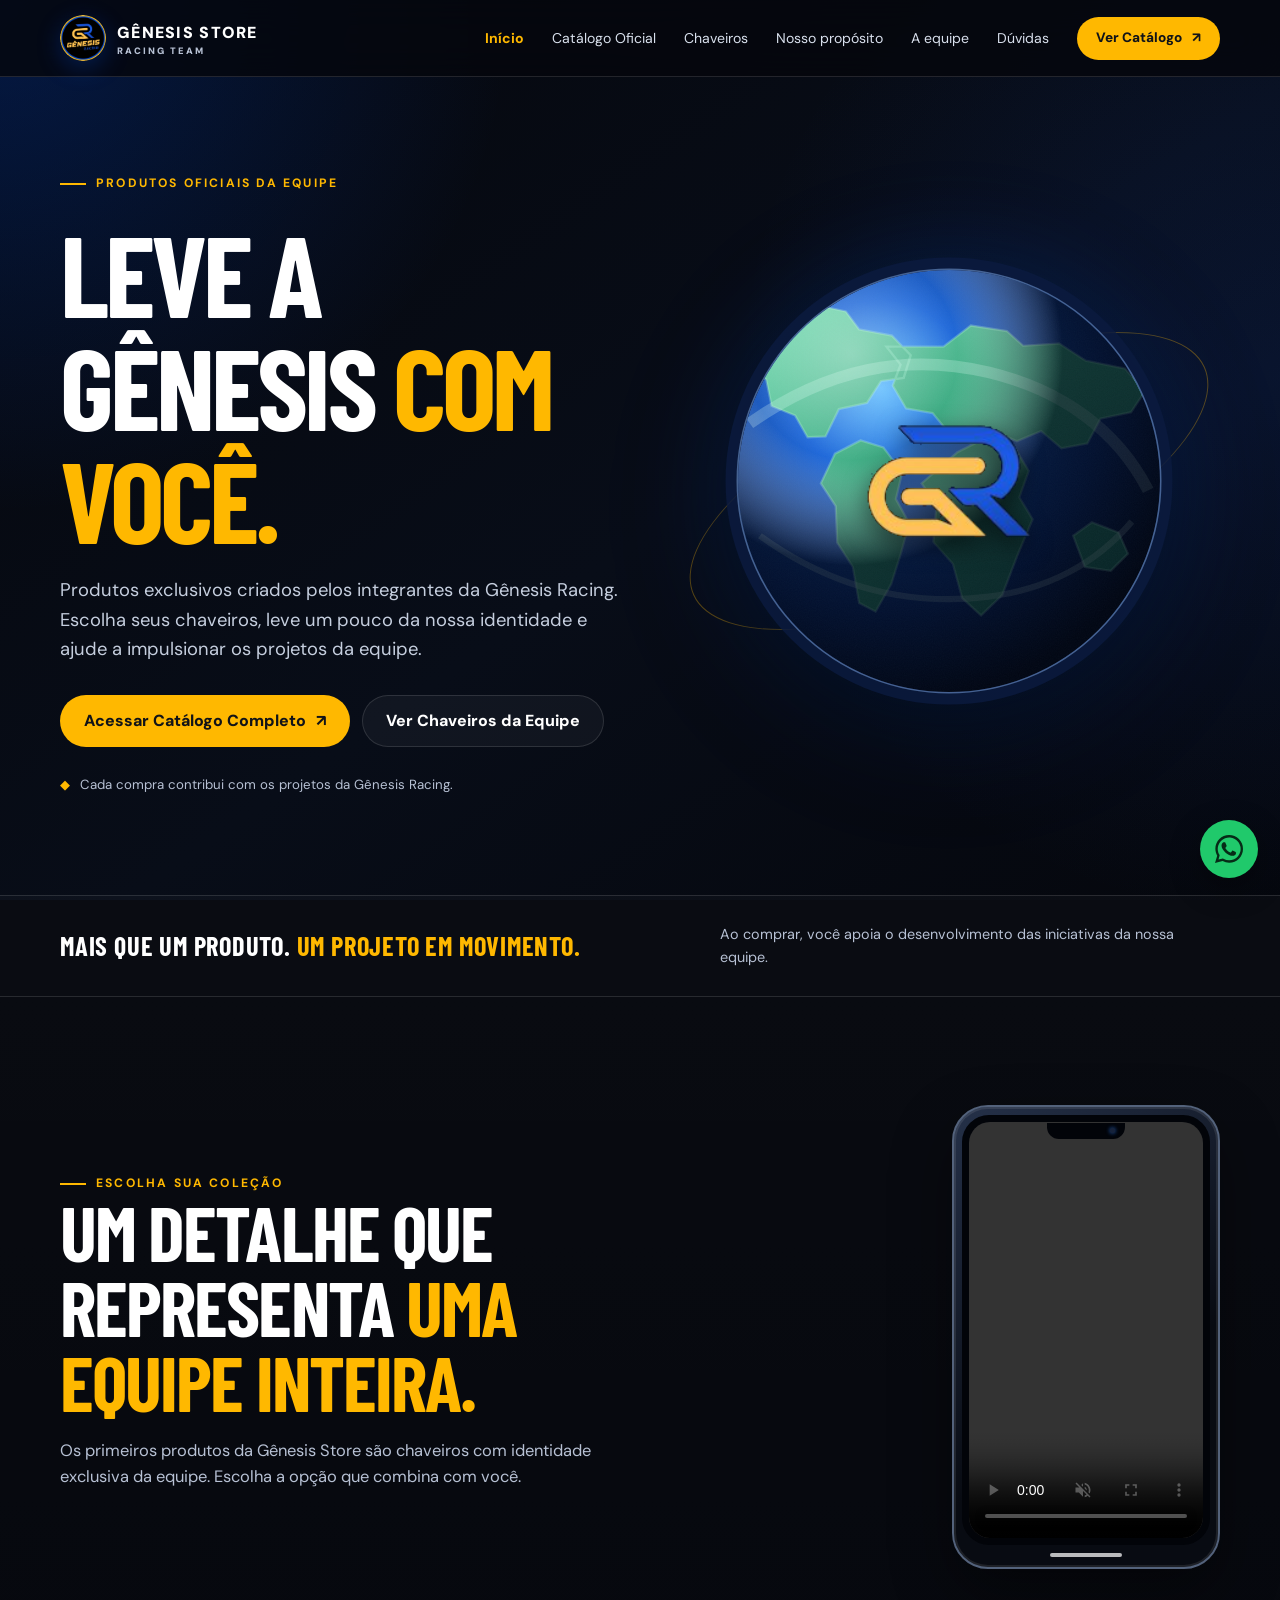
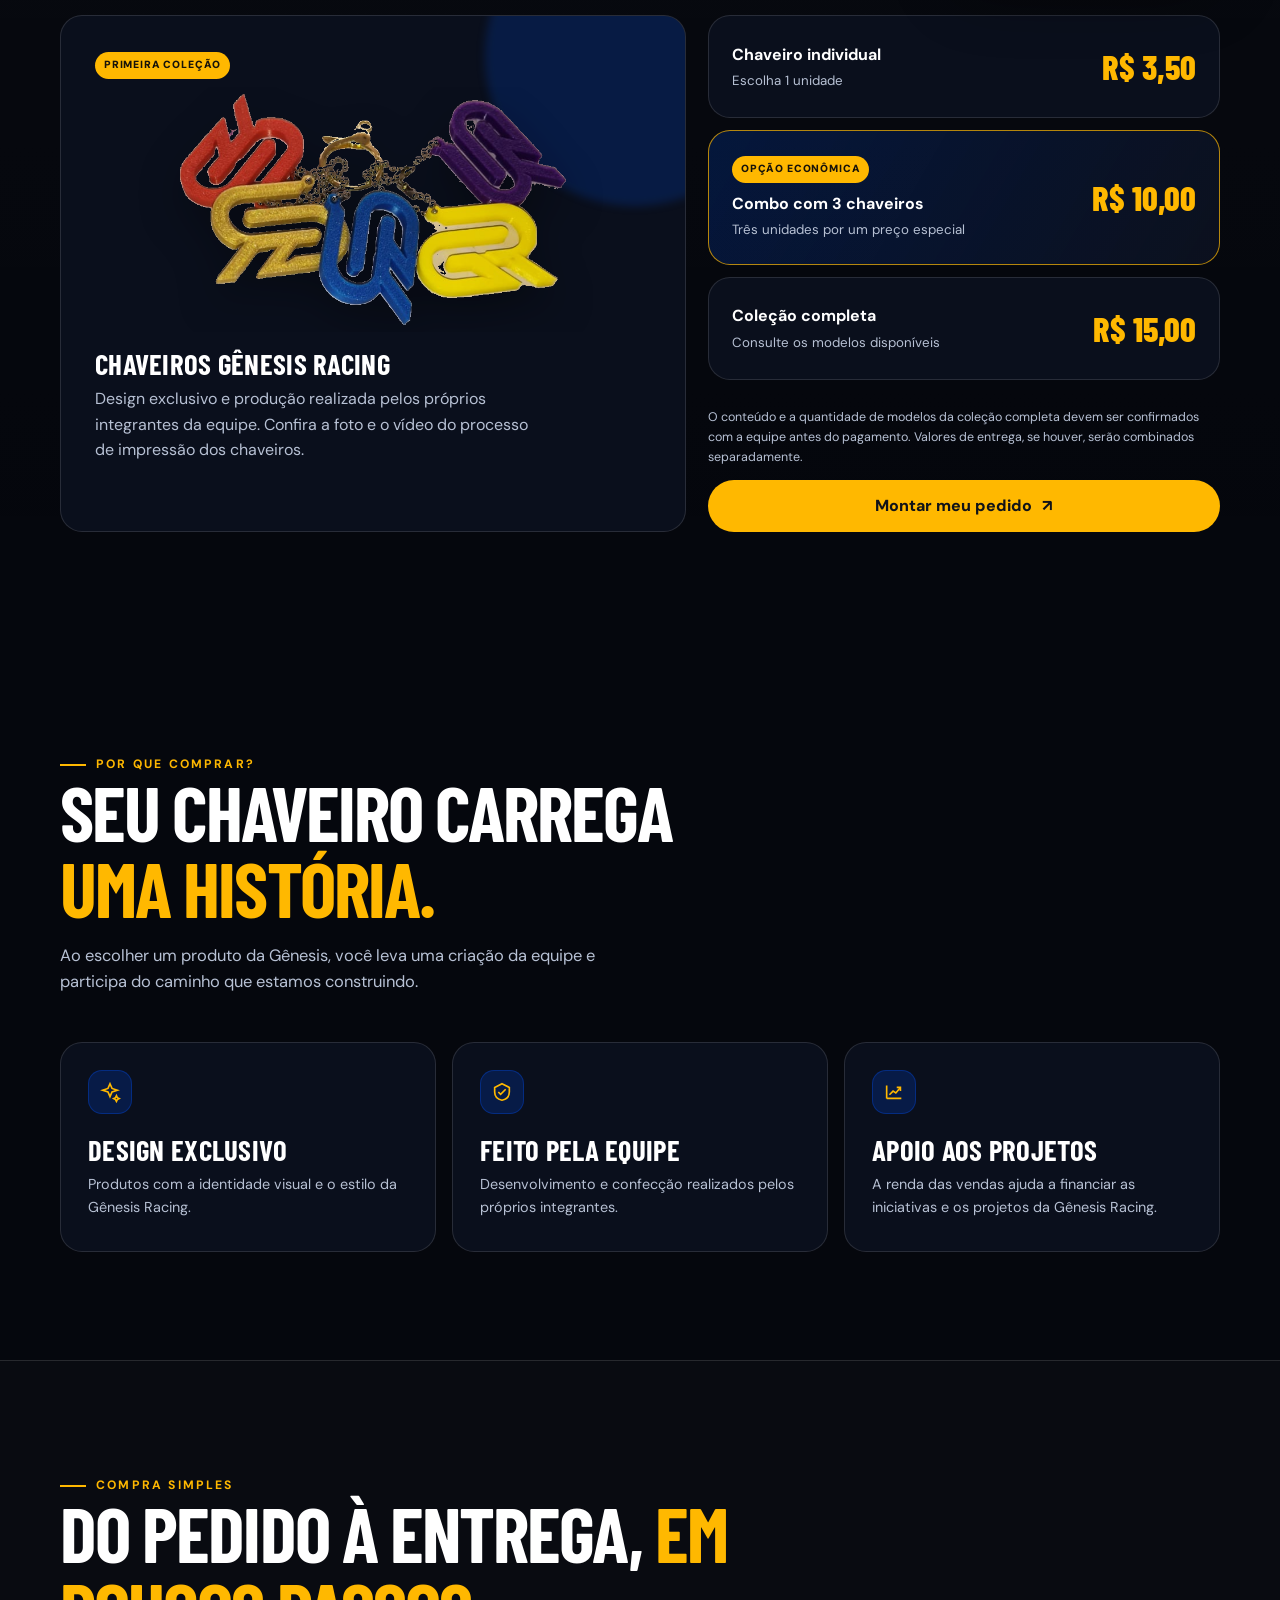
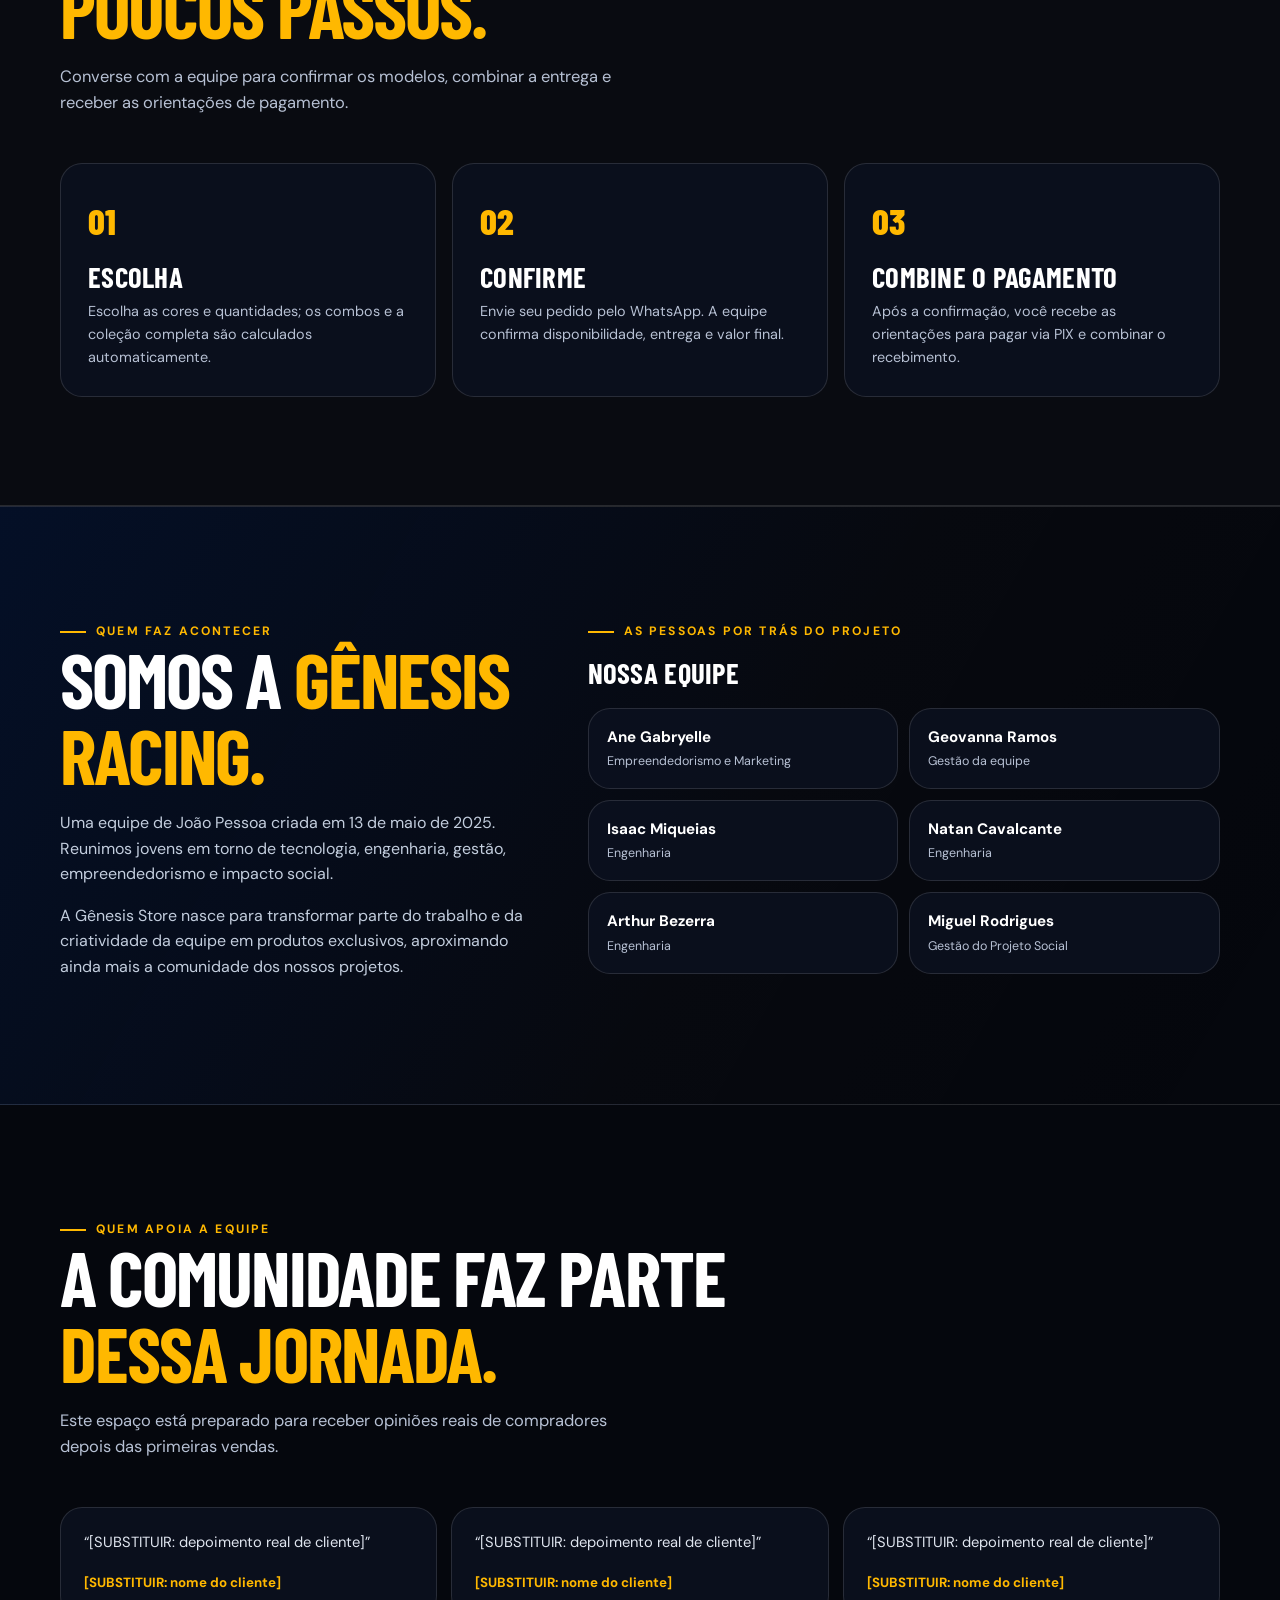
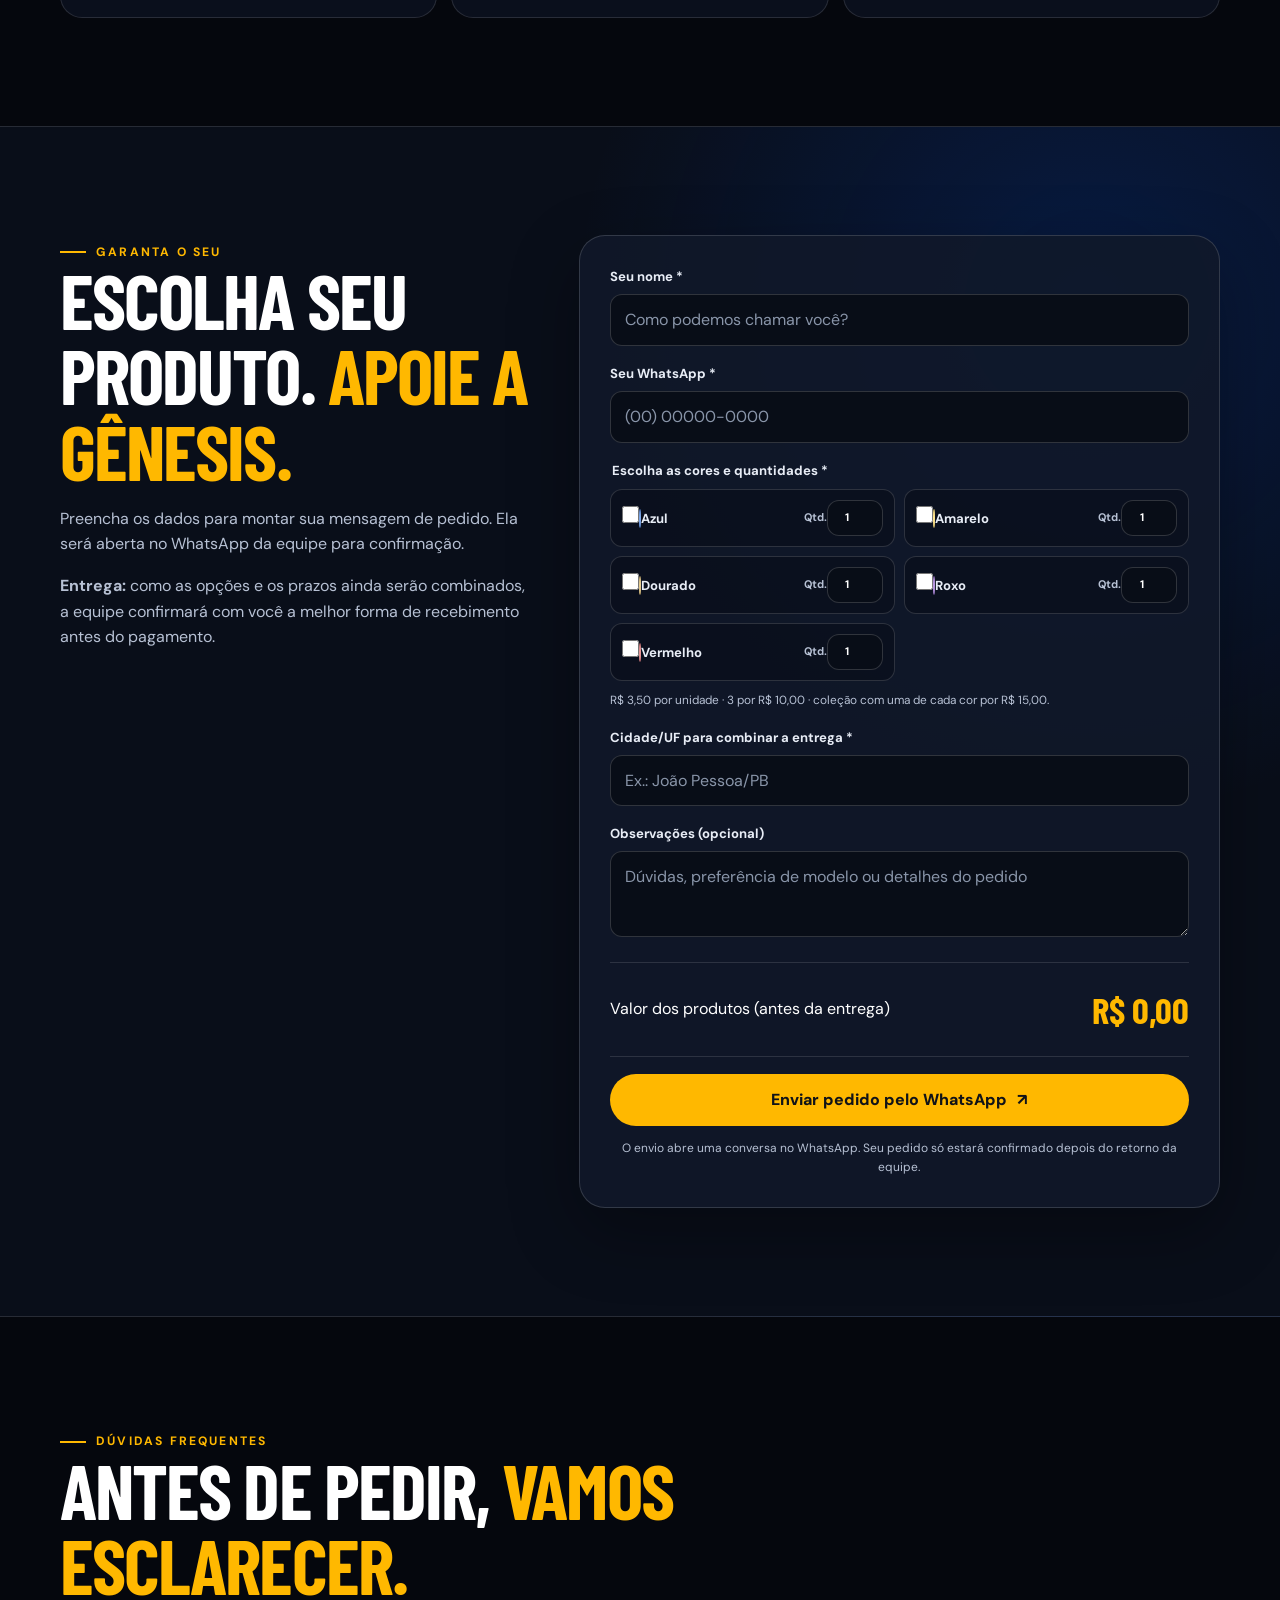
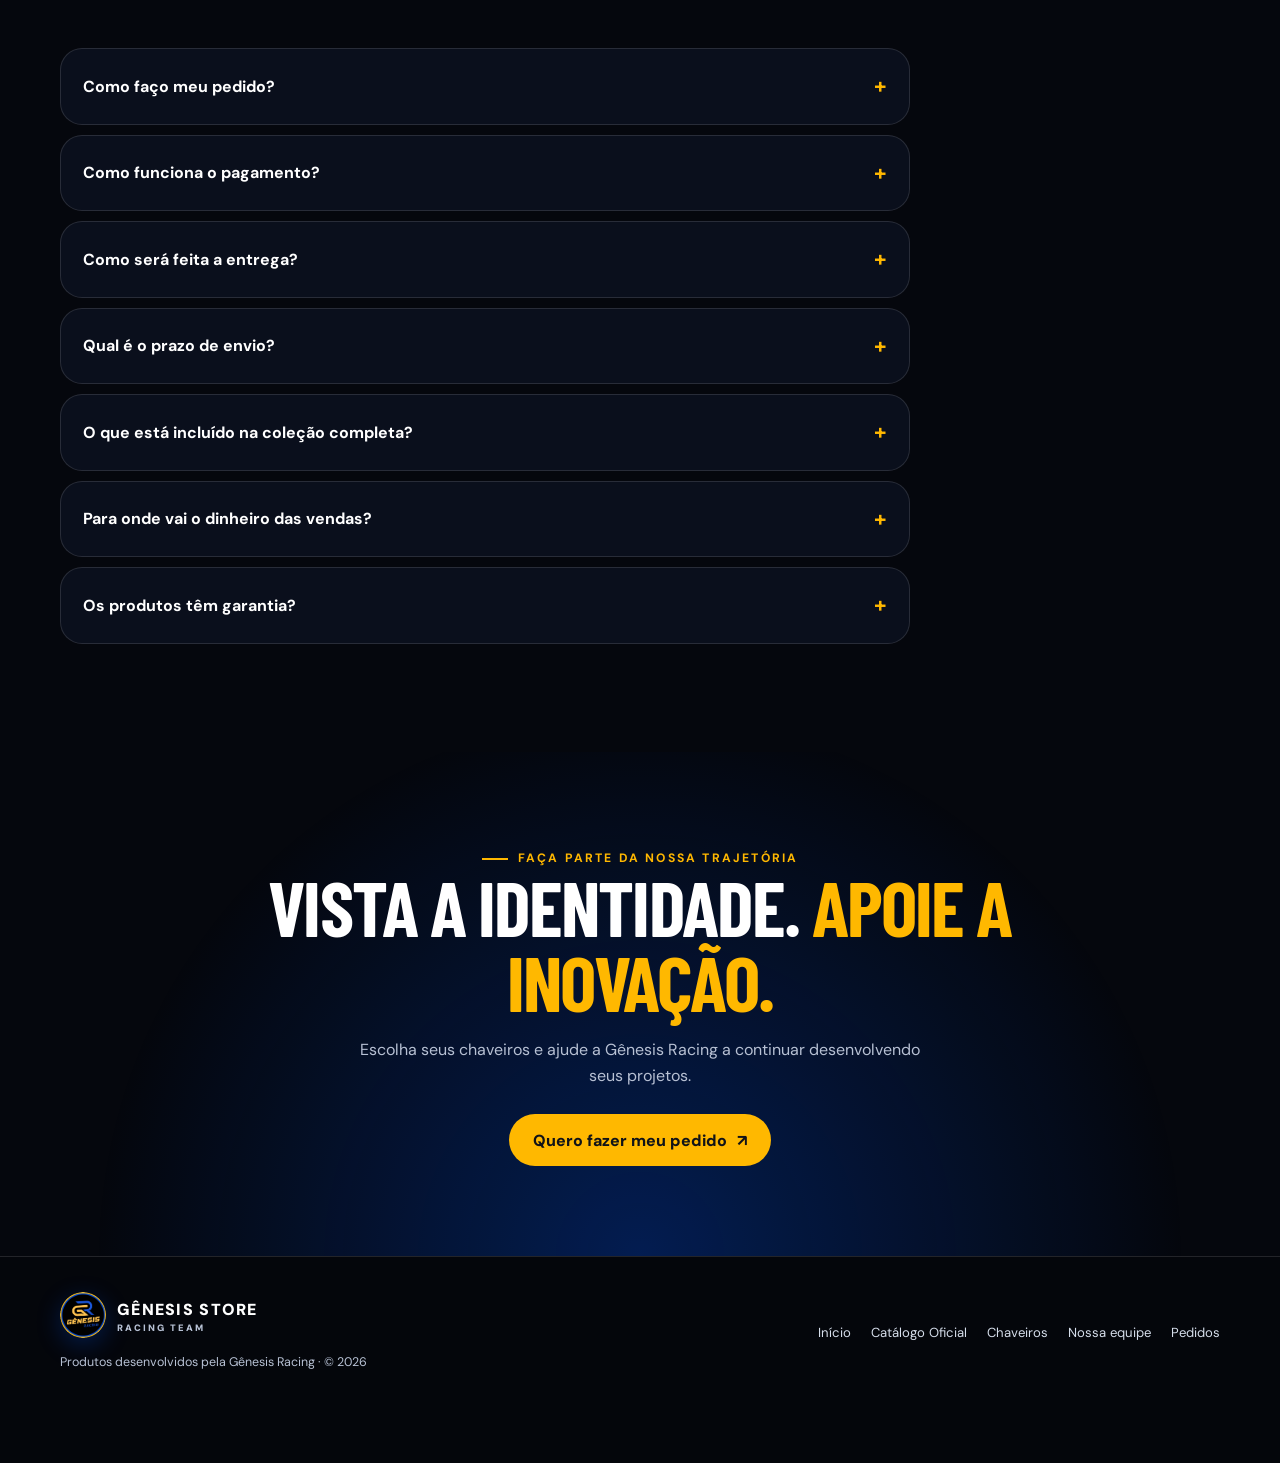
==== commit 7ffc8613: "feat: redefinir index como pagina inicial e adicionar pagina propria do produto" ====
--- a/index.html
+++ b/index.html
@@ -4,267 +4,340 @@
   <meta charset="UTF-8">
   <meta name="viewport" content="width=device-width, initial-scale=1.0">
   <meta name="theme-color" content="#05070d">
-  <meta name="description" content="Portal oficial da Gênesis Store. Acesse a página inicial com a história da equipe ou explore nosso catálogo de produtos com orçamentos via WhatsApp.">
-  <title>Gênesis Store | Portal Oficial</title>
-  
+  <meta name="description" content="Conheça os produtos exclusivos da Gênesis Racing. Adquira chaveiros desenvolvidos pela equipe e ajude a impulsionar nossos projetos.">
+  <meta property="og:title" content="Gênesis Store | Produtos exclusivos Gênesis Racing">
+  <meta property="og:description" content="Leve um pedaço da Gênesis Racing com você. Conheça nossos chaveiros e apoie os projetos da equipe.">
+  <meta property="og:type" content="website">
+  <meta property="og:url" content="[SUBSTITUIR: endereço do site]">
+  <title>Gênesis Store | Produtos exclusivos Gênesis Racing</title>
   <link rel="icon" type="image/svg+xml" href="data:image/svg+xml,%3Csvg xmlns='http://www.w3.org/2000/svg' viewBox='0 0 64 64'%3E%3Crect width='64' height='64' rx='16' fill='%230048d6'/%3E%3Cpath d='M45 18H29a14 14 0 1 0 0 28h8V34h-9' fill='none' stroke='%23ffb800' stroke-width='7' stroke-linecap='round' stroke-linejoin='round'/%3E%3C/svg%3E">
   <link rel="preconnect" href="https://fonts.googleapis.com">
   <link rel="preconnect" href="https://fonts.gstatic.com" crossorigin>
   <link href="https://fonts.googleapis.com/css2?family=Barlow+Condensed:wght@600;700;800;900&family=DM+Sans:wght@400;500;600;700&display=swap" rel="stylesheet">
   
+  <script type="application/ld+json">
+  {
+    "@context": "https://schema.org",
+    "@type": "Store",
+    "name": "Gênesis Store",
+    "description": "Loja de produtos exclusivos desenvolvidos pela equipe Gênesis Racing.",
+    "areaServed": "BR",
+    "currenciesAccepted": "BRL",
+    "paymentAccepted": "PIX",
+    "parentOrganization": {
+      "@type": "Organization",
+      "name": "Gênesis Racing",
+      "foundingDate": "2025-05-13",
+      "numberOfEmployees": 6
+    }
+  }
+  </script>
+
+  <script type="application/ld+json">
+  {
+    "@context": "https://schema.org",
+    "@type": "FAQPage",
+    "mainEntity": [
+      {"@type":"Question","name":"Como faço meu pedido?","acceptedAnswer":{"@type":"Answer","text":"Preencha o formulário da página. O WhatsApp será aberto com os dados do pedido para a equipe verificar a disponibilidade e confirmar os próximos passos."}},
+      {"@type":"Question","name":"Como funciona o pagamento?","acceptedAnswer":{"@type":"Answer","text":"O pagamento será combinado diretamente com a equipe. Aguarde a confirmação do pedido e do valor final antes de pagar."}},
+      {"@type":"Question","name":"Como será feita a entrega?","acceptedAnswer":{"@type":"Answer","text":"A forma de entrega será combinada diretamente pelo WhatsApp, de acordo com a cidade informada e as possibilidades disponíveis."}},
+      {"@type":"Question","name":"Qual é o prazo de envio?","acceptedAnswer":{"@type":"Answer","text":"O prazo ainda não está definido. A equipe informará a previsão de recebimento durante a confirmação do pedido."}},
+      {"@type":"Question","name":"O que está incluído na coleção completa?","acceptedAnswer":{"@type":"Answer","text":"A composição e a quantidade de modelos da coleção completa precisam ser confirmadas com a equipe antes da compra."}},
+      {"@type":"Question","name":"Para onde vai o dinheiro das vendas?","acceptedAnswer":{"@type":"Answer","text":"A renda obtida com a venda dos produtos ajuda a financiar os projetos e as iniciativas da Gênesis Racing."}},
+      {"@type":"Question","name":"Os produtos têm garantia?","acceptedAnswer":{"@type":"Answer","text":"A equipe não oferece uma garantia comercial adicional. Isso não afasta os direitos que o consumidor possui conforme a legislação aplicável. Se houver algum problema com o produto, entre em contato pelo WhatsApp."}}
+    ]
+  }
+  </script>
+
+  <!-- Estilos externalizados -->
   <link rel="stylesheet" href="css/styles.css">
-  <style>
-    /* Estilos específicos do Portal Raiz */
-    .portal-hero {
-      min-height: 85vh;
-      display: flex;
-      flex-direction: column;
-      justify-content: center;
-      align-items: center;
-      padding: 60px 20px;
-      text-align: center;
-    }
-    
-    .portal-brand-wrap {
-      display: inline-flex;
-      align-items: center;
-      gap: 14px;
-      margin-bottom: 24px;
-      background: rgba(255, 255, 255, 0.05);
-      padding: 10px 24px;
-      border-radius: 999px;
-      border: 1px solid var(--line);
-      backdrop-filter: blur(12px);
-    }
-    
-    .portal-brand-wrap img {
-      width: 44px;
-      height: 44px;
-      border-radius: 50%;
-    }
-
-    .portal-brand-wrap span {
-      font-size: 0.92rem;
-      font-weight: 800;
-      letter-spacing: 0.12em;
-    }
-    
-    .portal-title {
-      font-size: clamp(2.8rem, 7vw, 5.5rem);
-      margin-bottom: 14px;
-    }
-
-    .portal-desc {
-      color: var(--muted);
-      max-width: 620px;
-      font-size: 1.15rem;
-      margin: 0 auto 50px;
-      line-height: 1.5;
-    }
-
-    .portal-cards-grid {
-      display: grid;
-      grid-template-columns: repeat(auto-fit, minmax(320px, 1fr));
-      gap: 28px;
-      width: 100%;
-      max-width: 880px;
-      margin: 0 auto;
-    }
-
-    .portal-card {
-      background: linear-gradient(145deg, rgba(18, 26, 43, 0.95), rgba(8, 12, 22, 0.95));
-      border: 1px solid var(--line);
-      border-radius: 26px;
-      padding: 38px 30px;
-      text-align: left;
-      display: flex;
-      flex-direction: column;
-      justify-content: space-between;
-      position: relative;
-      overflow: hidden;
-      transition: transform 0.28s ease, border-color 0.28s ease, box-shadow 0.28s ease;
-      box-shadow: 0 16px 40px rgba(0, 0, 0, 0.35);
-    }
-
-    .portal-card::before {
-      content: "";
-      position: absolute;
-      top: 0;
-      left: 0;
-      right: 0;
-      height: 4px;
-      background: transparent;
-      transition: background 0.28s ease;
-    }
-
-    .portal-card:hover {
-      transform: translateY(-6px);
-      border-color: rgba(255, 184, 0, 0.5);
-      box-shadow: 0 24px 60px rgba(0, 72, 214, 0.25);
-    }
-
-    .portal-card.highlight:hover {
-      border-color: #e10080;
-      box-shadow: 0 24px 60px rgba(225, 0, 128, 0.25);
-    }
-
-    .portal-card:hover::before {
-      background: var(--yellow);
-    }
-
-    .portal-card.highlight:hover::before {
-      background: #e10080;
-    }
-
-    .portal-card-icon {
-      width: 58px;
-      height: 58px;
-      border-radius: 18px;
-      background: rgba(0, 72, 214, 0.25);
-      border: 1px solid rgba(0, 72, 214, 0.4);
-      display: grid;
-      place-items: center;
-      color: var(--yellow);
-      margin-bottom: 24px;
-    }
-
-    .portal-card.highlight .portal-card-icon {
-      background: rgba(225, 0, 128, 0.18);
-      border-color: rgba(225, 0, 128, 0.4);
-      color: #ff3da8;
-    }
-
-    .portal-card-badge {
-      display: inline-block;
-      align-self: flex-start;
-      font-size: 0.72rem;
-      font-weight: 800;
-      text-transform: uppercase;
-      letter-spacing: 0.1em;
-      padding: 4px 10px;
-      border-radius: 999px;
-      background: rgba(255, 255, 255, 0.08);
-      color: var(--muted);
-      margin-bottom: 12px;
-    }
-
-    .portal-card h2 {
-      font-size: 2.1rem;
-      margin-bottom: 12px;
-      letter-spacing: -0.01em;
-    }
-
-    .portal-card p {
-      color: var(--muted);
-      font-size: 0.98rem;
-      line-height: 1.55;
-      margin-bottom: 28px;
-    }
-
-    .portal-btn {
-      width: 100%;
-      min-height: 52px;
-      display: inline-flex;
-      align-items: center;
-      justify-content: center;
-      gap: 10px;
-      border-radius: 999px;
-      font-weight: 800;
-      font-size: 0.95rem;
-      text-decoration: none;
-      transition: all 0.22s ease;
-      cursor: pointer;
-    }
-
-    .portal-btn-primary {
-      background: var(--yellow);
-      color: #111318;
-    }
-
-    .portal-btn-primary:hover {
-      box-shadow: 0 10px 25px rgba(255, 184, 0, 0.35);
-      transform: translateY(-2px);
-    }
-
-    .portal-btn-magenta {
-      background: #e10080;
-      color: #ffffff;
-      box-shadow: 0 6px 20px rgba(225, 0, 128, 0.3);
-    }
-
-    .portal-btn-magenta:hover {
-      background: #c70071;
-      box-shadow: 0 10px 28px rgba(225, 0, 128, 0.45);
-      transform: translateY(-2px);
-    }
-  </style>
 </head>
 <body>
-  <main class="portal-hero">
-    <div class="container">
-      <div class="portal-brand-wrap">
-        <img src="genesis-assets/logo-circular.png" alt="Logo Gênesis Racing">
-        <span>GÊNESIS RACING TEAM</span>
-      </div>
-
-      <h1 class="portal-title">Bem-vindo à <span class="accent">Gênesis Store.</span></h1>
-      <p class="portal-desc">O ponto de encontro dos produtos exclusivos da nossa equipe. Selecione abaixo para onde você gostaria de ir:</p>
-
-      <div class="portal-cards-grid">
-        <!-- CARD 1: PÁGINA INICIAL / APRESENTAÇÃO -->
-        <article class="portal-card">
-          <div>
-            <div class="portal-card-icon">
-              <svg width="28" height="28" viewBox="0 0 24 24" fill="none" stroke="currentColor" stroke-width="2" stroke-linecap="round" stroke-linejoin="round">
-                <path d="M3 9l9-7 9 7v11a2 2 0 0 1-2 2H5a2 2 0 0 1-2-2z"></path>
-                <polyline points="9 22 9 12 15 12 15 22"></polyline>
-              </svg>
-            </div>
-            <span class="portal-card-badge">Institucional</span>
-            <h2>Página Inicial</h2>
-            <p>Conheça o propósito da Gênesis Racing, a equipe de desenvolvimento, vídeos do processo de impressão e os detalhes do projeto social.</p>
-          </div>
-          <a class="portal-btn portal-btn-primary" href="inicio.html">
-            Acessar Apresentação <span aria-hidden="true">→</span>
-          </a>
-        </article>
-
-        <!-- CARD 2: CATÁLOGO DE PRODUTOS -->
-        <article class="portal-card highlight">
-          <div>
-            <div class="portal-card-icon">
-              <svg width="28" height="28" viewBox="0 0 24 24" fill="none" stroke="currentColor" stroke-width="2" stroke-linecap="round" stroke-linejoin="round">
-                <circle cx="8" cy="21" r="1"/><circle cx="19" cy="21" r="1"/>
-                <path d="M2.05 2.05h2l2.66 12.42a2 2 0 0 0 2 1.58h9.78a2 2 0 0 0 1.95-1.57l1.65-7.43H5.12"/>
-              </svg>
-            </div>
-            <span class="portal-card-badge" style="color: #ff85c6;">Loja & Orçamentos</span>
-            <h2>Catálogo de Produtos</h2>
-            <p>Confira camisas, chaveiros e bottons oficiais. Monte seu carrinho em tempo real e envie o orçamento direto no WhatsApp para combinar a entrega.</p>
-          </div>
-          <a class="portal-btn portal-btn-magenta" href="catalogo.html">
-            Explorar Catálogo <span aria-hidden="true">→</span>
-          </a>
-        </article>
-      </div>
+  <!-- CABEÇALHO E MENU -->
+  <header class="topbar">
+    <div class="container nav">
+      <a class="brand" href="#inicio" aria-label="Gênesis Store - início">
+        <img class="brand-logo" src="genesis-assets/logo-circular.png" alt="Logo Gênesis Racing">
+        <span>GÊNESIS STORE<small>RACING TEAM</small></span>
+      </a>
+      <button class="menu-toggle" id="menuToggle" aria-label="Abrir menu" aria-expanded="false">MENU</button>
+      <nav class="nav-links" id="navLinks" aria-label="Navegação principal">
+        <a href="index.html" style="color: var(--yellow); font-weight: 700;">Início</a>
+        <a href="catalogo.html">Catálogo Oficial</a>
+        <a href="#produtos">Chaveiros</a>
+        <a href="#proposito">Nosso propósito</a>
+        <a href="#equipe">A equipe</a>
+        <a href="#duvidas">Dúvidas</a>
+        <a class="btn" href="catalogo.html">Ver Catálogo <span aria-hidden="true">↗</span></a>
+      </nav>
     </div>
+  </header>
+
+  <main>
+    <!-- 1. APRESENTAÇÃO PRINCIPAL -->
+    <section class="hero" id="inicio">
+      <div class="container hero-grid">
+        <div class="hero-copy reveal">
+          <span class="eyebrow">Produtos oficiais da equipe</span>
+          <h1>Leve a Gênesis <span class="accent">com você.</span></h1>
+          <p>Produtos exclusivos criados pelos integrantes da Gênesis Racing. Escolha seus chaveiros, leve um pouco da nossa identidade e ajude a impulsionar os projetos da equipe.</p>
+          <div class="hero-actions">
+            <a class="btn" href="catalogo.html">Acessar Catálogo Completo <span aria-hidden="true">↗</span></a>
+            <a class="btn secondary" href="#produtos">Ver Chaveiros da Equipe</a>
+          </div>
+          <div class="hero-note"><span>◆</span> Cada compra contribui com os projetos da Gênesis Racing.</div>
+        </div>
+        <div class="hero-art reveal" aria-label="Planeta Terra com a logo oficial da Gênesis Racing no centro">
+          <div class="earth-wrap"><span class="earth-orbit" aria-hidden="true"></span><img class="earth-globe" src="genesis-assets/terra-realista.svg" alt="Terra com continentes visíveis"><img class="earth-logo" src="genesis-assets/logo-simbolo.png" alt="Símbolo Gênesis Racing"></div>
+        </div>
+      </div>
+    </section>
+
+    <!-- FAIXA DE PROPÓSITO -->
+    <section class="purpose-strip">
+      <div class="container purpose-inner">
+        <strong>Mais que um produto. <span class="accent">Um projeto em movimento.</span></strong>
+        <p>Ao comprar, você apoia o desenvolvimento das iniciativas da nossa equipe.</p>
+      </div>
+    </section>
+
+    <!-- 2. PRODUTOS E PREÇOS -->
+    <section class="section products-section" id="produtos">
+      <div class="container">
+        <div class="section-head products-heading reveal">
+          <div class="heading-copy"><span class="eyebrow">Escolha sua coleção</span>
+          <h2>Um detalhe que representa <span class="accent">uma equipe inteira.</span></h2>
+          <p>Os primeiros produtos da Gênesis Store são chaveiros com identidade exclusiva da equipe. Escolha a opção que combina com você.</p></div>
+          <div class="phone-shell" aria-label="Celular exibindo a impressão dos chaveiros"><div class="phone-screen"><span class="phone-speaker" aria-hidden="true"></span><video autoplay muted loop playsinline controls preload="auto" aria-label="Vídeo da impressão dos chaveiros Gênesis Racing"><source src="genesis-assets/video-impressao-chaveiros.mp4" type="video/mp4">Seu navegador não consegue reproduzir este vídeo.</video></div><span class="phone-home" aria-hidden="true"></span></div>
+        </div>
+        <div class="product-grid">
+          <article class="product-showcase reveal">
+            <span class="tag">Primeira coleção</span>
+            <div class="mini-products"><img src="genesis-assets/chaveiros-recortados.png" alt="Chaveiros coloridos Gênesis Racing feitos pela equipe" loading="lazy"></div>
+            <h3>Chaveiros Gênesis Racing</h3>
+            <p>Design exclusivo e produção realizada pelos próprios integrantes da equipe. Confira a foto e o vídeo do processo de impressão dos chaveiros.</p>
+          </article>
+          <div class="price-list reveal" aria-label="Tabela de preços">
+            <article class="price-card">
+              <div><strong>Chaveiro individual</strong><small>Escolha 1 unidade</small></div>
+              <span class="price">R$ 3,50</span>
+            </article>
+            <article class="price-card featured">
+              <div><span class="tag">Opção econômica</span><strong>Combo com 3 chaveiros</strong><small>Três unidades por um preço especial</small></div>
+              <span class="price">R$ 10,00</span>
+            </article>
+            <article class="price-card">
+              <div><strong>Coleção completa</strong><small>Consulte os modelos disponíveis</small></div>
+              <span class="price">R$ 15,00</span>
+            </article>
+            <p class="fine-print">O conteúdo e a quantidade de modelos da coleção completa devem ser confirmados com a equipe antes do pagamento. Valores de entrega, se houver, serão combinados separadamente.</p>
+            <a class="btn" href="#pedido">Montar meu pedido <span aria-hidden="true">↗</span></a>
+          </div>
+        </div>
+      </div>
+    </section>
+
+    <!-- 3. BENEFÍCIOS E PROPÓSITO -->
+    <section class="section" id="proposito">
+      <div class="container">
+        <div class="section-head reveal">
+          <span class="eyebrow">Por que comprar?</span>
+          <h2>Seu chaveiro carrega <span class="accent">uma história.</span></h2>
+          <p>Ao escolher um produto da Gênesis, você leva uma criação da equipe e participa do caminho que estamos construindo.</p>
+        </div>
+        <div class="impact-grid">
+          <article class="info-card reveal">
+            <div class="icon-box"><svg viewBox="0 0 24 24" fill="none" stroke="currentColor" stroke-width="1.8"><path d="M12 3l2.2 5.1L20 10l-5.8 1.9L12 17l-2.2-5.1L4 10l5.8-1.9L12 3z"/><path d="M19 16l1 2.2 2 1-2 1-1 2-1-2-2-1 2-1 1-2.2z"/></svg></div>
+            <h3>Design exclusivo</h3>
+            <p>Produtos com a identidade visual e o estilo da Gênesis Racing.</p>
+          </article>
+          <article class="info-card reveal">
+            <div class="icon-box"><svg viewBox="0 0 24 24" fill="none" stroke="currentColor" stroke-width="1.8"><path d="M12 3l8 4v5c0 5-3.5 8-8 9-4.5-1-8-4-8-9V7l8-4z"/><path d="M8 12l2.5 2.5L16 9"/></svg></div>
+            <h3>Feito pela equipe</h3>
+            <p>Desenvolvimento e confecção realizados pelos próprios integrantes.</p>
+          </article>
+          <article class="info-card reveal">
+            <div class="icon-box"><svg viewBox="0 0 24 24" fill="none" stroke="currentColor" stroke-width="1.8"><path d="M4 19V5m0 14h16"/><path d="M7 15l4-4 3 2 5-6"/><path d="M15 7h4v4"/></svg></div>
+            <h3>Apoio aos projetos</h3>
+            <p>A renda das vendas ajuda a financiar as iniciativas e os projetos da Gênesis Racing.</p>
+          </article>
+        </div>
+      </div>
+    </section>
+
+    <!-- 4. COMO FUNCIONA -->
+    <section class="section" style="background:rgba(255,255,255,.018);border-block:1px solid var(--line)">
+      <div class="container">
+        <div class="section-head reveal">
+          <span class="eyebrow">Compra simples</span>
+          <h2>Do pedido à entrega, <span class="accent">em poucos passos.</span></h2>
+          <p>Converse com a equipe para confirmar os modelos, combinar a entrega e receber as orientações de pagamento.</p>
+        </div>
+        <div class="steps">
+          <article class="step-card reveal"><h3>Escolha</h3><p>Escolha as cores e quantidades; os combos e a coleção completa são calculados automaticamente.</p></article>
+          <article class="step-card reveal"><h3>Confirme</h3><p>Envie seu pedido pelo WhatsApp. A equipe confirma disponibilidade, entrega e valor final.</p></article>
+          <article class="step-card reveal"><h3>Combine o pagamento</h3><p>Após a confirmação, você recebe as orientações para pagar via PIX e combinar o recebimento.</p></article>
+        </div>
+      </div>
+    </section>
+
+    <!-- 5. SOBRE A GÊNESIS E INTEGRANTES -->
+    <section class="section about-section" id="equipe">
+      <div class="container about-grid">
+        <div class="about-copy reveal">
+          <span class="eyebrow">Quem faz acontecer</span>
+          <h2>Somos a <span class="accent">Gênesis Racing.</span></h2>
+          <p>Uma equipe de João Pessoa criada em 13 de maio de 2025. Reunimos jovens em torno de tecnologia, engenharia, gestão, empreendedorismo e impacto social.</p>
+          <p>A Gênesis Store nasce para transformar parte do trabalho e da criatividade da equipe em produtos exclusivos, aproximando ainda mais a comunidade dos nossos projetos.</p>
+        </div>
+        <div class="reveal">
+          <span class="eyebrow">As pessoas por trás do projeto</span>
+          <h3 style="margin:18px 0 20px">Nossa equipe</h3>
+          <div class="team-grid">
+            <div class="team-card"><strong>Ane Gabryelle</strong><span>Empreendedorismo e Marketing</span></div>
+            <div class="team-card"><strong>Geovanna Ramos</strong><span>Gestão da equipe</span></div>
+            <div class="team-card"><strong>Isaac Miqueias</strong><span>Engenharia</span></div>
+            <div class="team-card"><strong>Natan Cavalcante</strong><span>Engenharia</span></div>
+            <div class="team-card"><strong>Arthur Bezerra</strong><span>Engenharia</span></div>
+            <div class="team-card"><strong>Miguel Rodrigues</strong><span>Gestão do Projeto Social</span></div>
+          </div>
+        </div>
+      </div>
+    </section>
+
+    <!-- 6. DEPOIMENTOS: SUBSTITUIR ANTES DE PUBLICAR -->
+    <section class="section" aria-labelledby="depoimentos-title">
+      <div class="container">
+        <div class="section-head reveal">
+          <span class="eyebrow">Quem apoia a equipe</span>
+          <h2 id="depoimentos-title">A comunidade faz parte <span class="accent">dessa jornada.</span></h2>
+          <p>Este espaço está preparado para receber opiniões reais de compradores depois das primeiras vendas.</p>
+        </div>
+        <div class="quotes">
+          <article class="quote-card reveal"><p>“[SUBSTITUIR: depoimento real de cliente]”</p><small>[SUBSTITUIR: nome do cliente]</small></article>
+          <article class="quote-card reveal"><p>“[SUBSTITUIR: depoimento real de cliente]”</p><small>[SUBSTITUIR: nome do cliente]</small></article>
+          <article class="quote-card reveal"><p>“[SUBSTITUIR: depoimento real de cliente]”</p><small>[SUBSTITUIR: nome do cliente]</small></article>
+        </div>
+      </div>
+    </section>
+
+    <!-- 7. FORMULÁRIO DE PEDIDO -->
+    <section class="section order-section" id="pedido">
+      <div class="container order-grid">
+        <div class="order-copy reveal">
+          <span class="eyebrow">Garanta o seu</span>
+          <h2>Escolha seu produto. <span class="accent">Apoie a Gênesis.</span></h2>
+          <p>Preencha os dados para montar sua mensagem de pedido. Ela será aberta no WhatsApp da equipe para confirmação.</p>
+          <p><strong>Entrega:</strong> como as opções e os prazos ainda serão combinados, a equipe confirmará com você a melhor forma de recebimento antes do pagamento.</p>
+        </div>
+        <form class="order-panel reveal" id="orderForm">
+          <div class="field">
+            <label for="customerName">Seu nome *</label>
+            <input id="customerName" name="customerName" type="text" placeholder="Como podemos chamar você?" autocomplete="name" required>
+          </div>
+          <div class="field">
+            <label for="customerPhone">Seu WhatsApp *</label>
+            <input id="customerPhone" name="customerPhone" type="tel" placeholder="(00) 00000-0000" autocomplete="tel" required>
+          </div>
+          <div class="field">
+            <fieldset class="color-fieldset">
+              <legend>Escolha as cores e quantidades *</legend>
+              <div class="color-grid">
+                <div class="color-option"><label class="color-select" for="color-blue"><input class="color-check" id="color-blue" type="checkbox" value="Azul"><span class="color-swatch" style="--swatch:#1763d9"></span><span>Azul</span></label><label class="quantity-control" for="quantity-blue">Qtd.<input class="color-quantity" id="quantity-blue" type="number" min="1" step="1" value="1" disabled aria-label="Quantidade azul"></label></div>
+                <div class="color-option"><label class="color-select" for="color-yellow"><input class="color-check" id="color-yellow" type="checkbox" value="Amarelo"><span class="color-swatch" style="--swatch:#ffcf33"></span><span>Amarelo</span></label><label class="quantity-control" for="quantity-yellow">Qtd.<input class="color-quantity" id="quantity-yellow" type="number" min="1" step="1" value="1" disabled aria-label="Quantidade amarela"></label></div>
+                <div class="color-option"><label class="color-select" for="color-gold"><input class="color-check" id="color-gold" type="checkbox" value="Dourado"><span class="color-swatch" style="--swatch:#d6a73a"></span><span>Dourado</span></label><label class="quantity-control" for="quantity-gold">Qtd.<input class="color-quantity" id="quantity-gold" type="number" min="1" step="1" value="1" disabled aria-label="Quantidade dourada"></label></div>
+                <div class="color-option"><label class="color-select" for="color-purple"><input class="color-check" id="color-purple" type="checkbox" value="Roxo"><span class="color-swatch" style="--swatch:#7e42c6"></span><span>Roxo</span></label><label class="quantity-control" for="quantity-purple">Qtd.<input class="color-quantity" id="quantity-purple" type="number" min="1" step="1" value="1" disabled aria-label="Quantidade roxa"></label></div>
+                <div class="color-option"><label class="color-select" for="color-red"><input class="color-check" id="color-red" type="checkbox" value="Vermelho"><span class="color-swatch" style="--swatch:#d84242"></span><span>Vermelho</span></label><label class="quantity-control" for="quantity-red">Qtd.<input class="color-quantity" id="quantity-red" type="number" min="1" step="1" value="1" disabled aria-label="Quantidade vermelha"></label></div>
+              </div>
+              <p class="color-pricing">R$ 3,50 por unidade · 3 por R$ 10,00 · coleção com uma de cada cor por R$ 15,00.</p>
+            </fieldset>
+          </div>
+          <div class="field">
+            <label for="deliveryLocation">Cidade/UF para combinar a entrega *</label>
+            <input id="deliveryLocation" name="deliveryLocation" type="text" placeholder="Ex.: João Pessoa/PB" required>
+          </div>
+          <div class="field">
+            <label for="orderNotes">Observações (opcional)</label>
+            <textarea id="orderNotes" name="orderNotes" placeholder="Dúvidas, preferência de modelo ou detalhes do pedido"></textarea>
+          </div>
+          <div class="order-total"><span>Valor dos produtos (antes da entrega)</span><strong id="totalPrice">R$ 0,00</strong></div>
+          <button class="btn" type="submit">Enviar pedido pelo WhatsApp <span aria-hidden="true">↗</span></button>
+          <p class="form-note">O envio abre uma conversa no WhatsApp. Seu pedido só estará confirmado depois do retorno da equipe.</p>
+        </form>
+      </div>
+    </section>
+
+    <!-- 8. PERGUNTAS FREQUENTES -->
+    <section class="section" id="duvidas">
+      <div class="container">
+        <div class="section-head reveal">
+          <span class="eyebrow">Dúvidas frequentes</span>
+          <h2>Antes de pedir, <span class="accent">vamos esclarecer.</span></h2>
+        </div>
+        <div class="faq-list">
+          <article class="faq-item reveal">
+            <button class="faq-question" type="button" aria-expanded="false"><span>Como faço meu pedido?</span><span>+</span></button>
+            <div class="faq-answer">Preencha o formulário desta página. O WhatsApp será aberto com os dados do pedido para a equipe verificar a disponibilidade e confirmar os próximos passos.</div>
+          </article>
+          <article class="faq-item reveal">
+            <button class="faq-question" type="button" aria-expanded="false"><span>Como funciona o pagamento?</span><span>+</span></button>
+            <div class="faq-answer">O pagamento será combinado diretamente com a equipe. Aguarde a confirmação do pedido e do valor final antes de pagar.</div>
+          </article>
+          <article class="faq-item reveal">
+            <button class="faq-question" type="button" aria-expanded="false"><span>Como será feita a entrega?</span><span>+</span></button>
+            <div class="faq-answer">A forma de entrega será combinada diretamente pelo WhatsApp, de acordo com a cidade informada e as possibilidades disponíveis.</div>
+          </article>
+          <article class="faq-item reveal">
+            <button class="faq-question" type="button" aria-expanded="false"><span>Qual é o prazo de envio?</span><span>+</span></button>
+            <div class="faq-answer">O prazo ainda não está definido. A equipe informará a previsão de recebimento durante a confirmação do pedido.</div>
+          </article>
+          <article class="faq-item reveal">
+            <button class="faq-question" type="button" aria-expanded="false"><span>O que está incluído na coleção completa?</span><span>+</span></button>
+            <div class="faq-answer">A composição e a quantidade de modelos da coleção completa precisam ser confirmadas com a equipe antes da compra.</div>
+          </article>
+          <article class="faq-item reveal">
+            <button class="faq-question" type="button" aria-expanded="false"><span>Para onde vai o dinheiro das vendas?</span><span>+</span></button>
+            <div class="faq-answer">A renda obtida com a venda dos produtos ajuda a financiar os projetos e as iniciativas da Gênesis Racing.</div>
+          </article>
+          <article class="faq-item reveal">
+            <button class="faq-question" type="button" aria-expanded="false"><span>Os produtos têm garantia?</span><span>+</span></button>
+            <div class="faq-answer">A equipe não oferece uma garantia comercial adicional. Isso não afasta os direitos que o consumidor possui conforme a legislação aplicável. Se houver algum problema com o produto, entre em contato pelo WhatsApp.</div>
+          </article>
+        </div>
+      </div>
+    </section>
+
+    <!-- 9. CHAMADA FINAL -->
+    <section class="final-cta">
+      <div class="container reveal">
+        <span class="eyebrow">Faça parte da nossa trajetória</span>
+        <h2>Vista a identidade. <span class="accent">Apoie a inovação.</span></h2>
+        <p>Escolha seus chaveiros e ajude a Gênesis Racing a continuar desenvolvendo seus projetos.</p>
+        <a class="btn" href="#pedido">Quero fazer meu pedido <span aria-hidden="true">↗</span></a>
+      </div>
+    </section>
   </main>
 
+  <!-- RODAPÉ -->
   <footer>
     <div class="container footer-inner">
       <div>
-        <a class="brand" href="index.html">
-          <img class="brand-logo" src="genesis-assets/logo-circular.png" alt="Logo Gênesis Racing">
-          <span>GÊNESIS STORE<small>RACING TEAM</small></span>
-        </a>
-        <p>Produtos oficiais desenvolvidos pela Gênesis Racing · © 2026</p>
-      </div>
-      <div class="footer-links">
-        <a href="inicio.html">Apresentação</a>
-        <a href="catalogo.html">Catálogo</a>
-        <a href="https://wa.me/5583999002723" target="_blank" rel="noopener">WhatsApp da Equipe</a>
-      </div>
+        <a class="brand" href="#inicio"><img class="brand-logo" src="genesis-assets/logo-circular.png" alt="Logo Gênesis Racing"><span>GÊNESIS STORE<small>RACING TEAM</small></span></a>
+        <p>Produtos desenvolvidos pela Gênesis Racing · © <span id="currentYear"></span></p>
+      </div>
+      <div class="footer-links"><a href="index.html">Início</a><a href="catalogo.html">Catálogo Oficial</a><a href="#produtos">Chaveiros</a><a href="#equipe">Nossa equipe</a><a href="#pedido">Pedidos</a></div>
     </div>
   </footer>
+
+  <!-- BOTÃO FLUTUANTE DO WHATSAPP -->
+  <a class="whatsapp-float" id="whatsappFloat" href="#" target="_blank" rel="noopener" aria-label="Falar com a Gênesis Racing pelo WhatsApp">
+    <svg viewBox="0 0 24 24" fill="currentColor" aria-hidden="true"><path d="M20.5 3.5A11.8 11.8 0 0 0 12.1 0C5.6 0 .3 5.3.3 11.8c0 2.1.6 4.1 1.6 5.9L0 24l6.5-1.7a11.8 11.8 0 0 0 5.6 1.4h.1c6.5 0 11.8-5.3 11.8-11.8 0-3.2-1.2-6.1-3.5-8.4ZM12.2 21.7a9.8 9.8 0 0 1-5-1.4l-.4-.2-3.8 1 1-3.7-.2-.4a9.8 9.8 0 1 1 8.4 4.7Zm5.4-7.3c-.3-.2-1.8-.9-2.1-1-.3-.1-.5-.2-.7.2-.2.3-.8 1-1 1.2-.2.2-.4.2-.7.1-.3-.2-1.3-.5-2.4-1.5-.9-.8-1.5-1.8-1.7-2.1-.2-.3 0-.5.1-.6l.5-.6c.2-.2.2-.3.3-.5.1-.2 0-.4 0-.6-.1-.2-.7-1.7-1-2.3-.2-.6-.5-.5-.7-.5h-.6c-.2 0-.6.1-.9.4-.3.3-1.1 1.1-1.1 2.6s1.1 3 1.2 3.2c.2.2 2.2 3.4 5.3 4.7.7.3 1.3.5 1.7.6.7.2 1.4.2 1.9.1.6-.1 1.8-.7 2.1-1.4.3-.7.3-1.3.2-1.4-.1-.1-.3-.2-.6-.4Z"/></svg>
+  </a>
+
+  <!-- BOTÃO FIXO NO CELULAR APÓS ROLAR A PÁGINA -->
+  <div class="mobile-cta" id="mobileCta"><a class="btn" href="#pedido">Fazer meu pedido</a></div>
+
+  <!-- Scripts externalizados -->
+  <script src="js/main.js" defer></script>
 </body>
 </html>
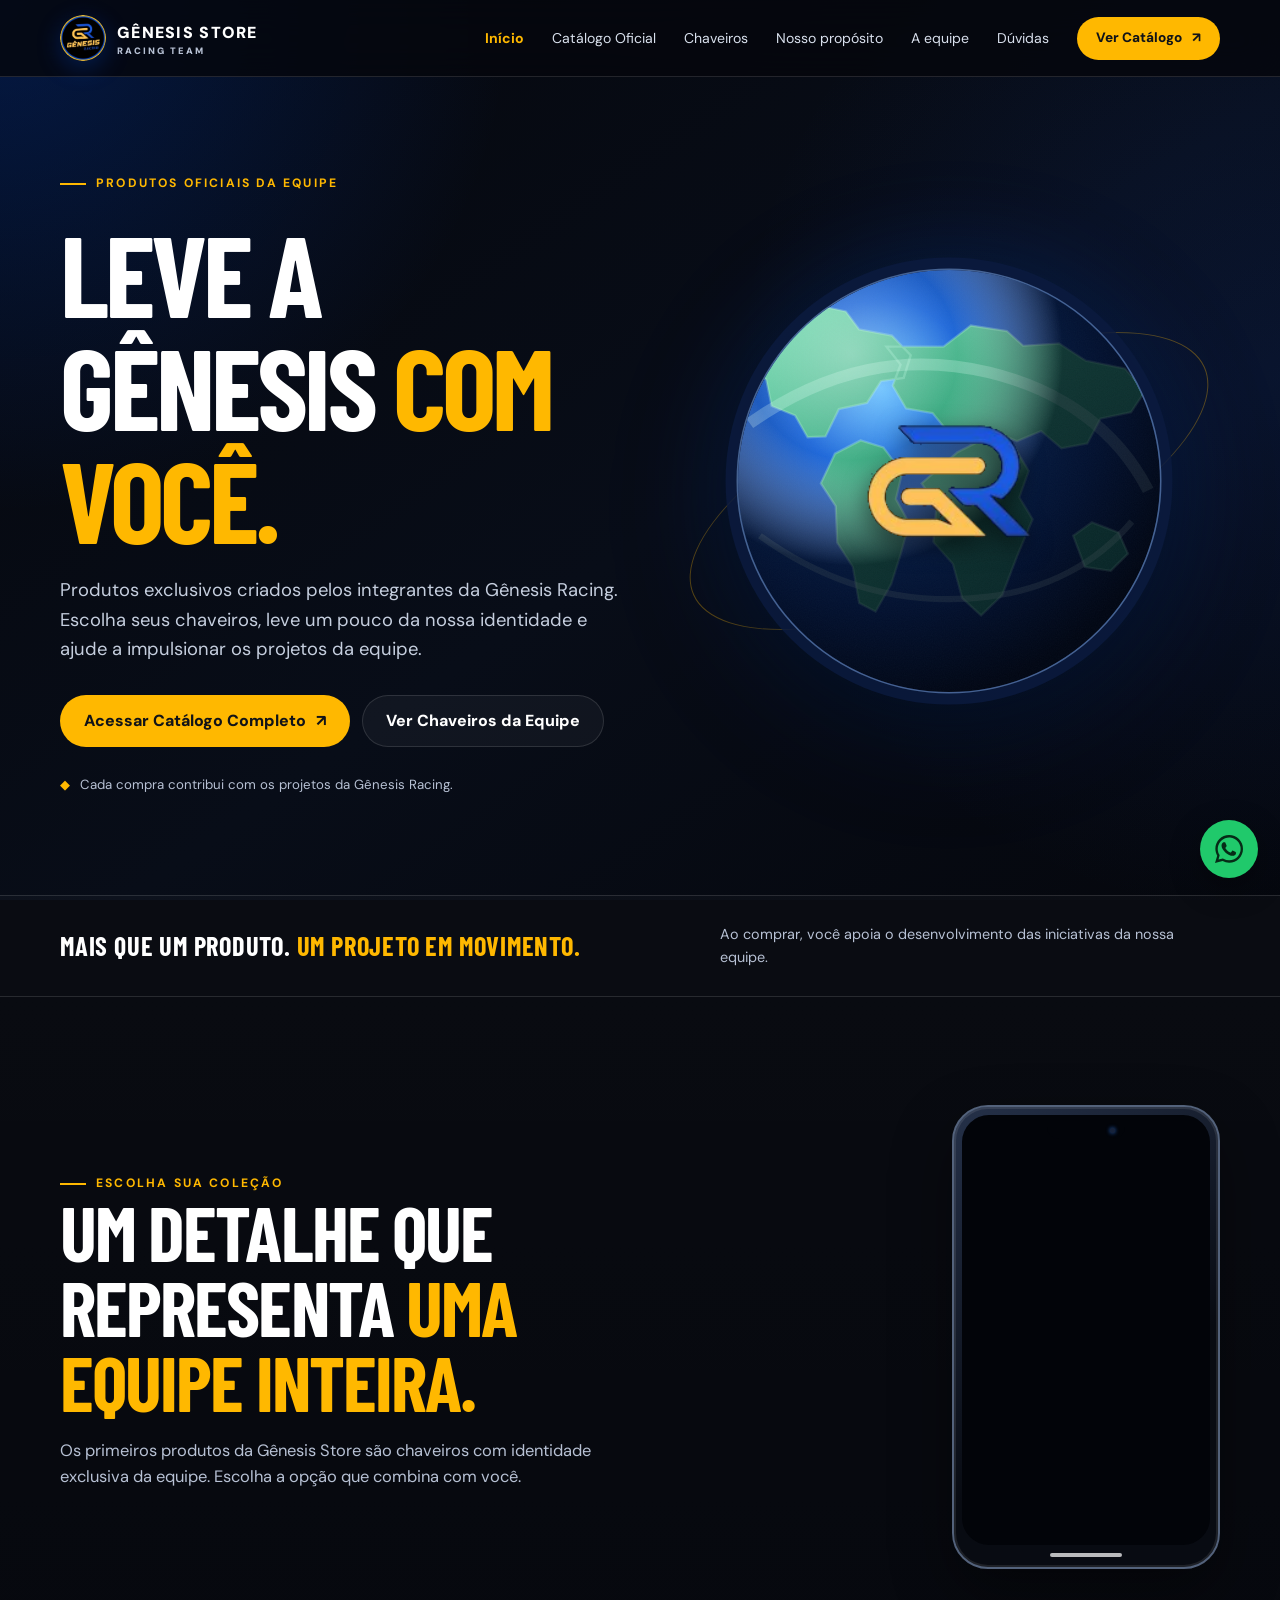
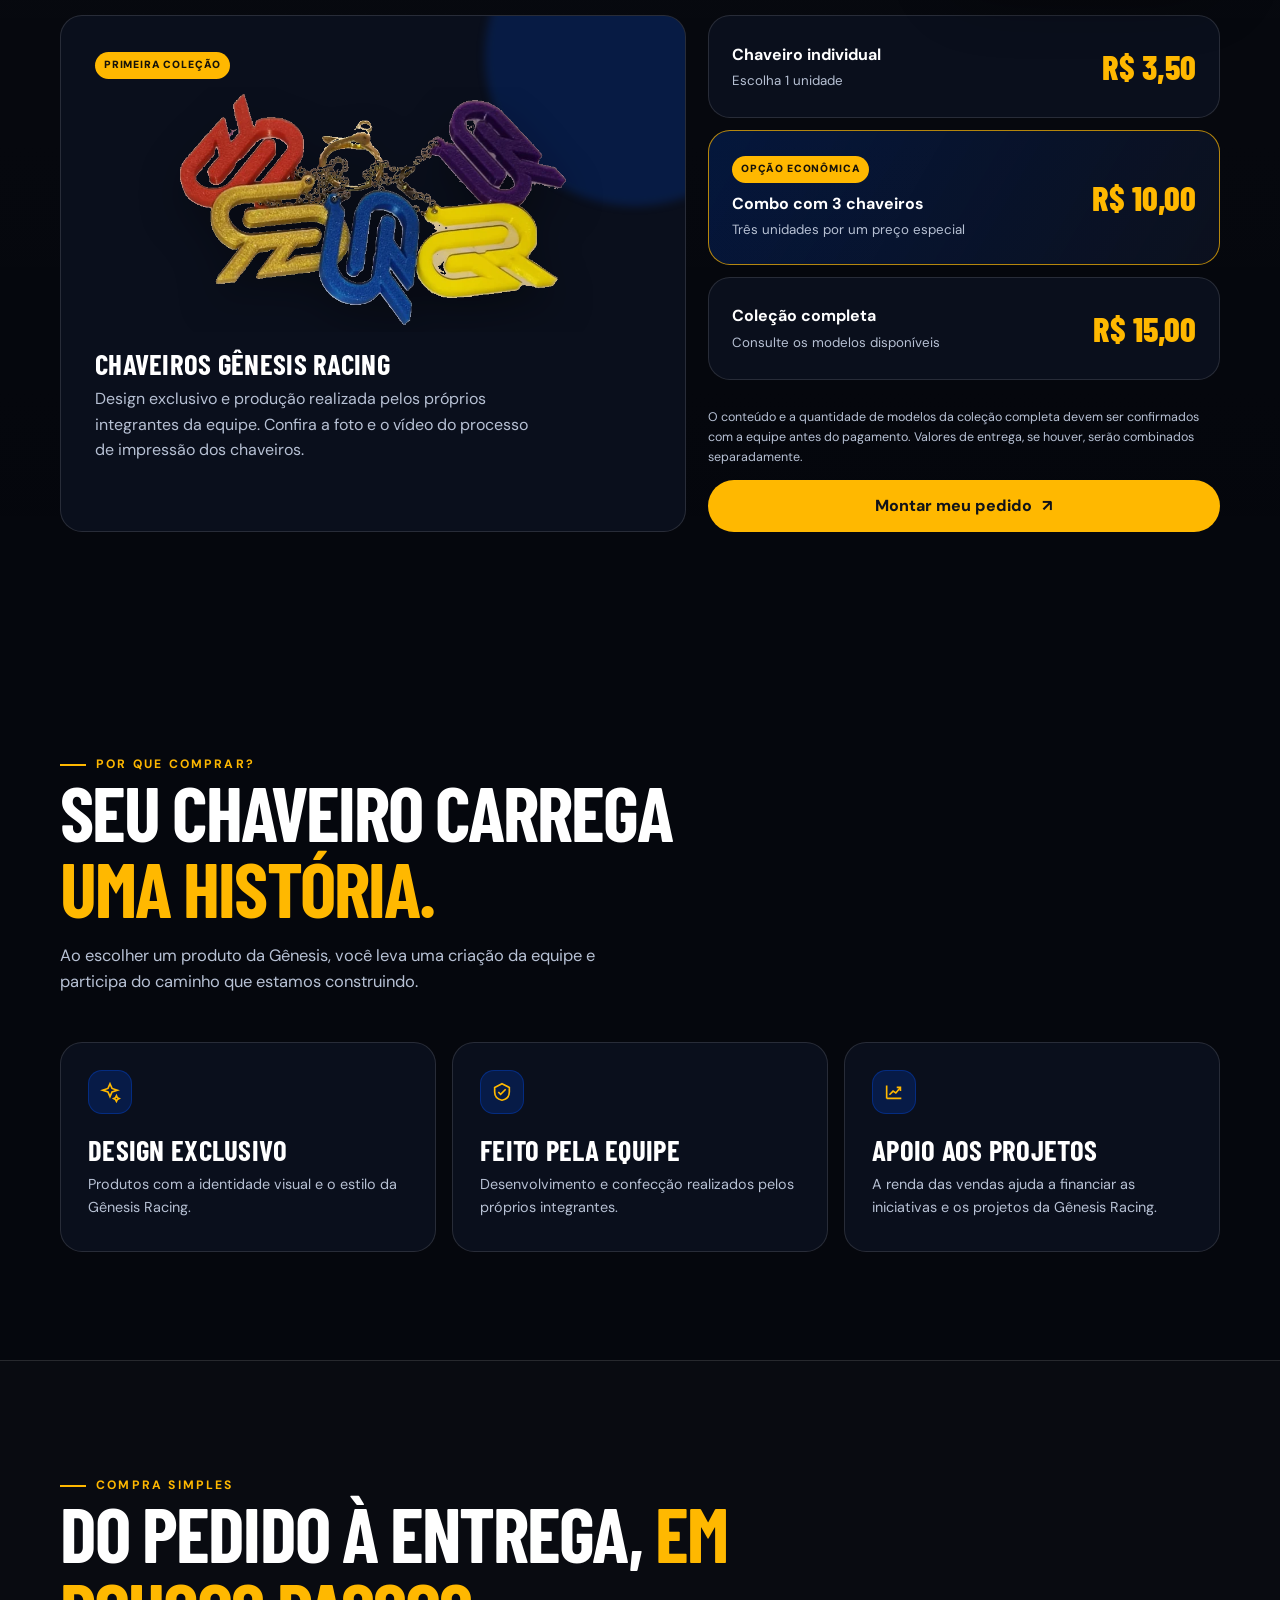
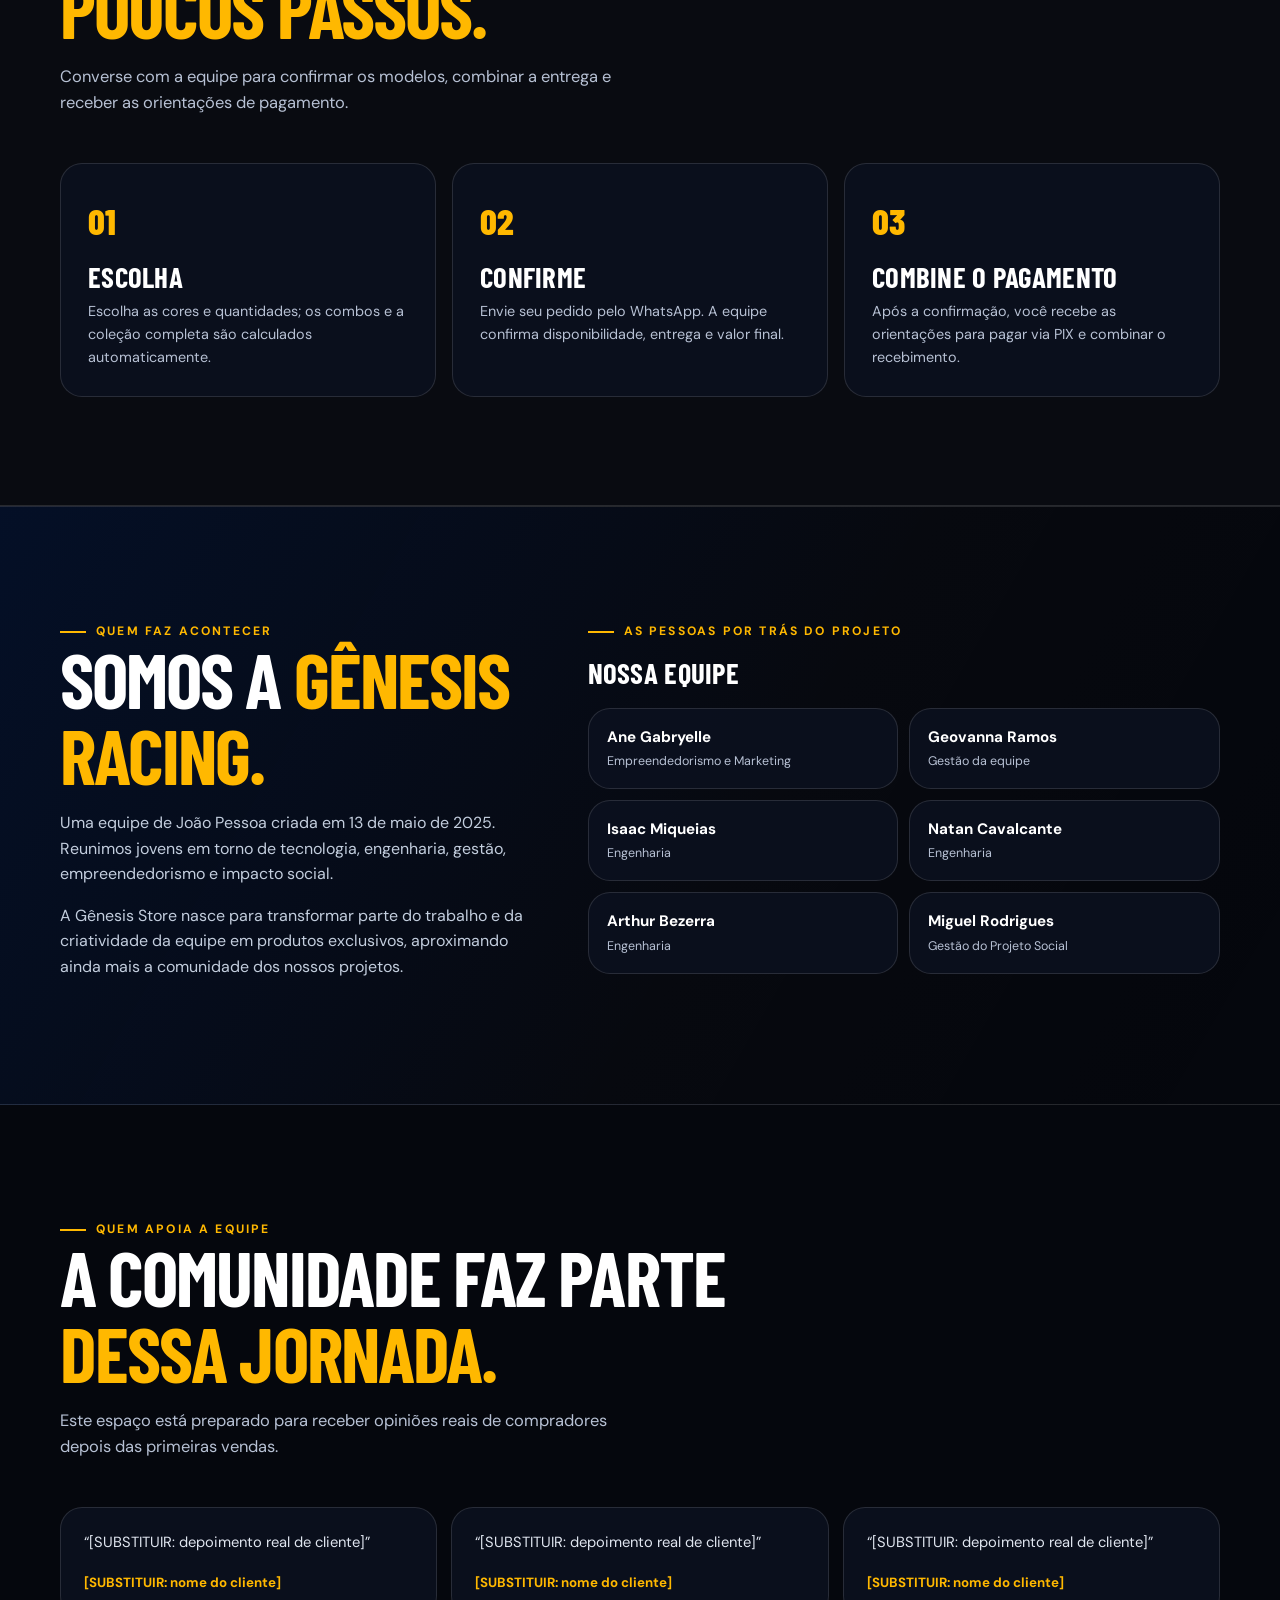
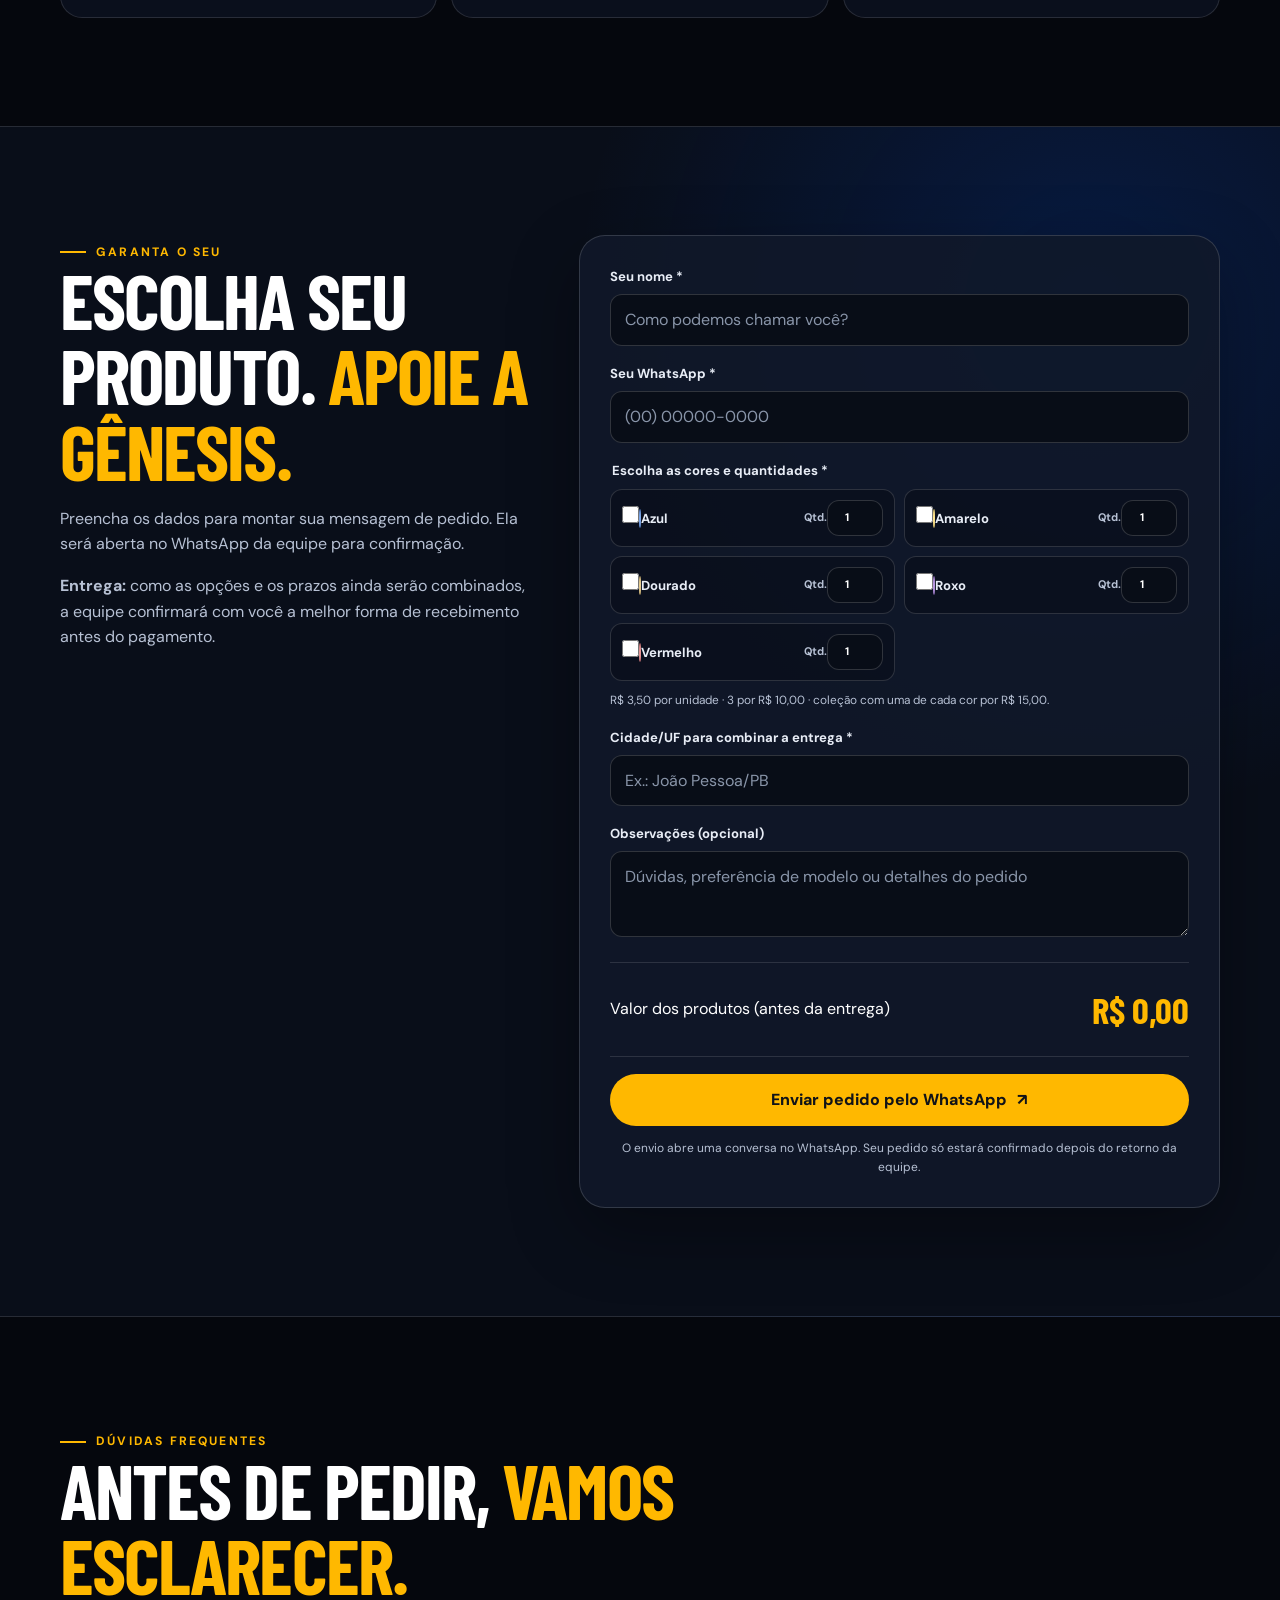
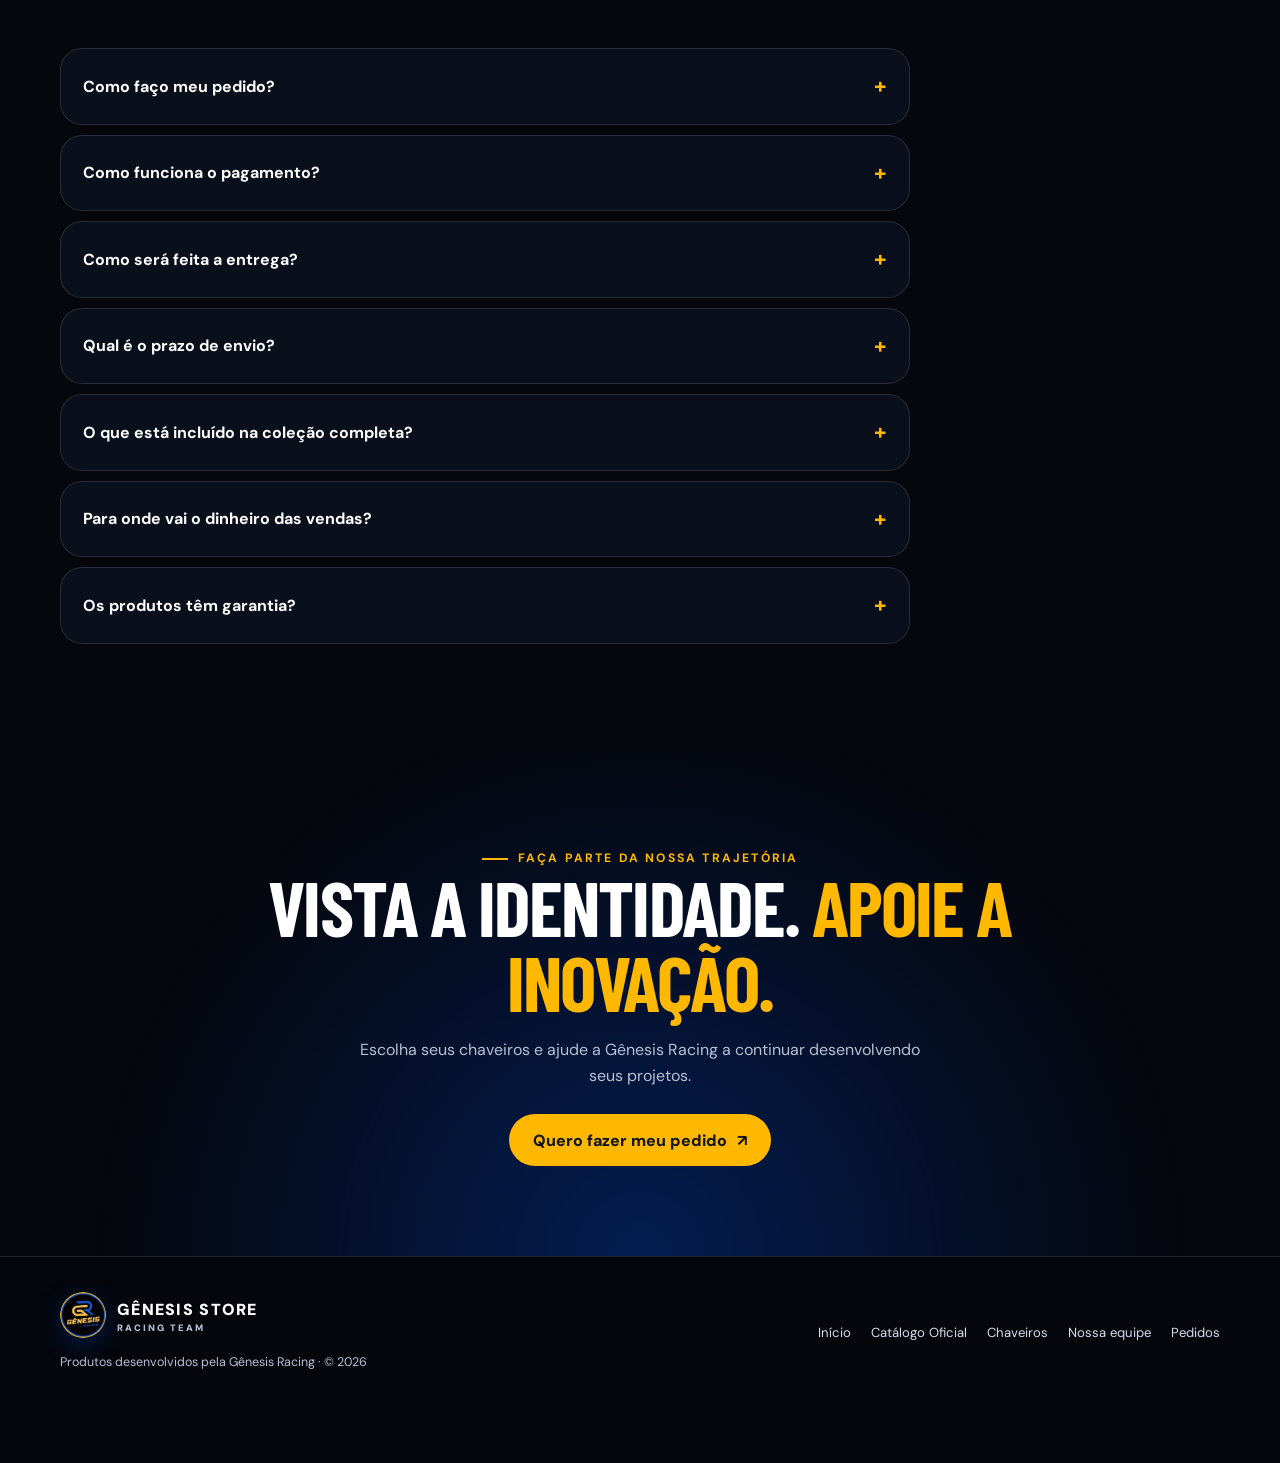
==== commit 3d61fef9: "perf: incorporar youtube shorts, migrar imagens para webp e adicionar AGENTS.md" ====
--- a/index.html
+++ b/index.html
@@ -57,7 +57,7 @@
   <header class="topbar">
     <div class="container nav">
       <a class="brand" href="#inicio" aria-label="Gênesis Store - início">
-        <img class="brand-logo" src="genesis-assets/logo-circular.png" alt="Logo Gênesis Racing">
+        <img class="brand-logo" src="genesis-assets/logo-circular.webp" alt="Logo Gênesis Racing">
         <span>GÊNESIS STORE<small>RACING TEAM</small></span>
       </a>
       <button class="menu-toggle" id="menuToggle" aria-label="Abrir menu" aria-expanded="false">MENU</button>
@@ -88,7 +88,7 @@
           <div class="hero-note"><span>◆</span> Cada compra contribui com os projetos da Gênesis Racing.</div>
         </div>
         <div class="hero-art reveal" aria-label="Planeta Terra com a logo oficial da Gênesis Racing no centro">
-          <div class="earth-wrap"><span class="earth-orbit" aria-hidden="true"></span><img class="earth-globe" src="genesis-assets/terra-realista.svg" alt="Terra com continentes visíveis"><img class="earth-logo" src="genesis-assets/logo-simbolo.png" alt="Símbolo Gênesis Racing"></div>
+          <div class="earth-wrap"><span class="earth-orbit" aria-hidden="true"></span><img class="earth-globe" src="genesis-assets/terra-realista.svg" alt="Terra com continentes visíveis"><img class="earth-logo" src="genesis-assets/logo-simbolo.webp" alt="Símbolo Gênesis Racing"></div>
         </div>
       </div>
     </section>
@@ -108,12 +108,12 @@
           <div class="heading-copy"><span class="eyebrow">Escolha sua coleção</span>
           <h2>Um detalhe que representa <span class="accent">uma equipe inteira.</span></h2>
           <p>Os primeiros produtos da Gênesis Store são chaveiros com identidade exclusiva da equipe. Escolha a opção que combina com você.</p></div>
-          <div class="phone-shell" aria-label="Celular exibindo a impressão dos chaveiros"><div class="phone-screen"><span class="phone-speaker" aria-hidden="true"></span><video autoplay muted loop playsinline controls preload="auto" aria-label="Vídeo da impressão dos chaveiros Gênesis Racing"><source src="genesis-assets/video-impressao-chaveiros.mp4" type="video/mp4">Seu navegador não consegue reproduzir este vídeo.</video></div><span class="phone-home" aria-hidden="true"></span></div>
+          <div class="phone-shell" aria-label="Celular exibindo a impressão dos chaveiros"><div class="phone-screen"><span class="phone-speaker" aria-hidden="true"></span><iframe style="width:100%; aspect-ratio:478/850; border:0; border-radius:21px; display:block;" src="https://www.youtube-nocookie.com/embed/QlysK0SUTPg?autoplay=1&mute=1&loop=1&playlist=QlysK0SUTPg&playsinline=1&rel=0" title="Vídeo da impressão dos chaveiros Gênesis Racing no YouTube Shorts" loading="lazy" allow="accelerometer; autoplay; clipboard-write; encrypted-media; gyroscope; picture-in-picture" allowfullscreen></iframe></div><span class="phone-home" aria-hidden="true"></span></div>
         </div>
         <div class="product-grid">
           <article class="product-showcase reveal">
             <span class="tag">Primeira coleção</span>
-            <div class="mini-products"><img src="genesis-assets/chaveiros-recortados.png" alt="Chaveiros coloridos Gênesis Racing feitos pela equipe" loading="lazy"></div>
+            <div class="mini-products"><img src="genesis-assets/chaveiros-recortados.webp" alt="Chaveiros coloridos Gênesis Racing feitos pela equipe" loading="lazy"></div>
             <h3>Chaveiros Gênesis Racing</h3>
             <p>Design exclusivo e produção realizada pelos próprios integrantes da equipe. Confira a foto e o vídeo do processo de impressão dos chaveiros.</p>
           </article>
@@ -322,7 +322,7 @@
   <footer>
     <div class="container footer-inner">
       <div>
-        <a class="brand" href="#inicio"><img class="brand-logo" src="genesis-assets/logo-circular.png" alt="Logo Gênesis Racing"><span>GÊNESIS STORE<small>RACING TEAM</small></span></a>
+        <a class="brand" href="#inicio"><img class="brand-logo" src="genesis-assets/logo-circular.webp" alt="Logo Gênesis Racing"><span>GÊNESIS STORE<small>RACING TEAM</small></span></a>
         <p>Produtos desenvolvidos pela Gênesis Racing · © <span id="currentYear"></span></p>
       </div>
       <div class="footer-links"><a href="index.html">Início</a><a href="catalogo.html">Catálogo Oficial</a><a href="#produtos">Chaveiros</a><a href="#equipe">Nossa equipe</a><a href="#pedido">Pedidos</a></div>
